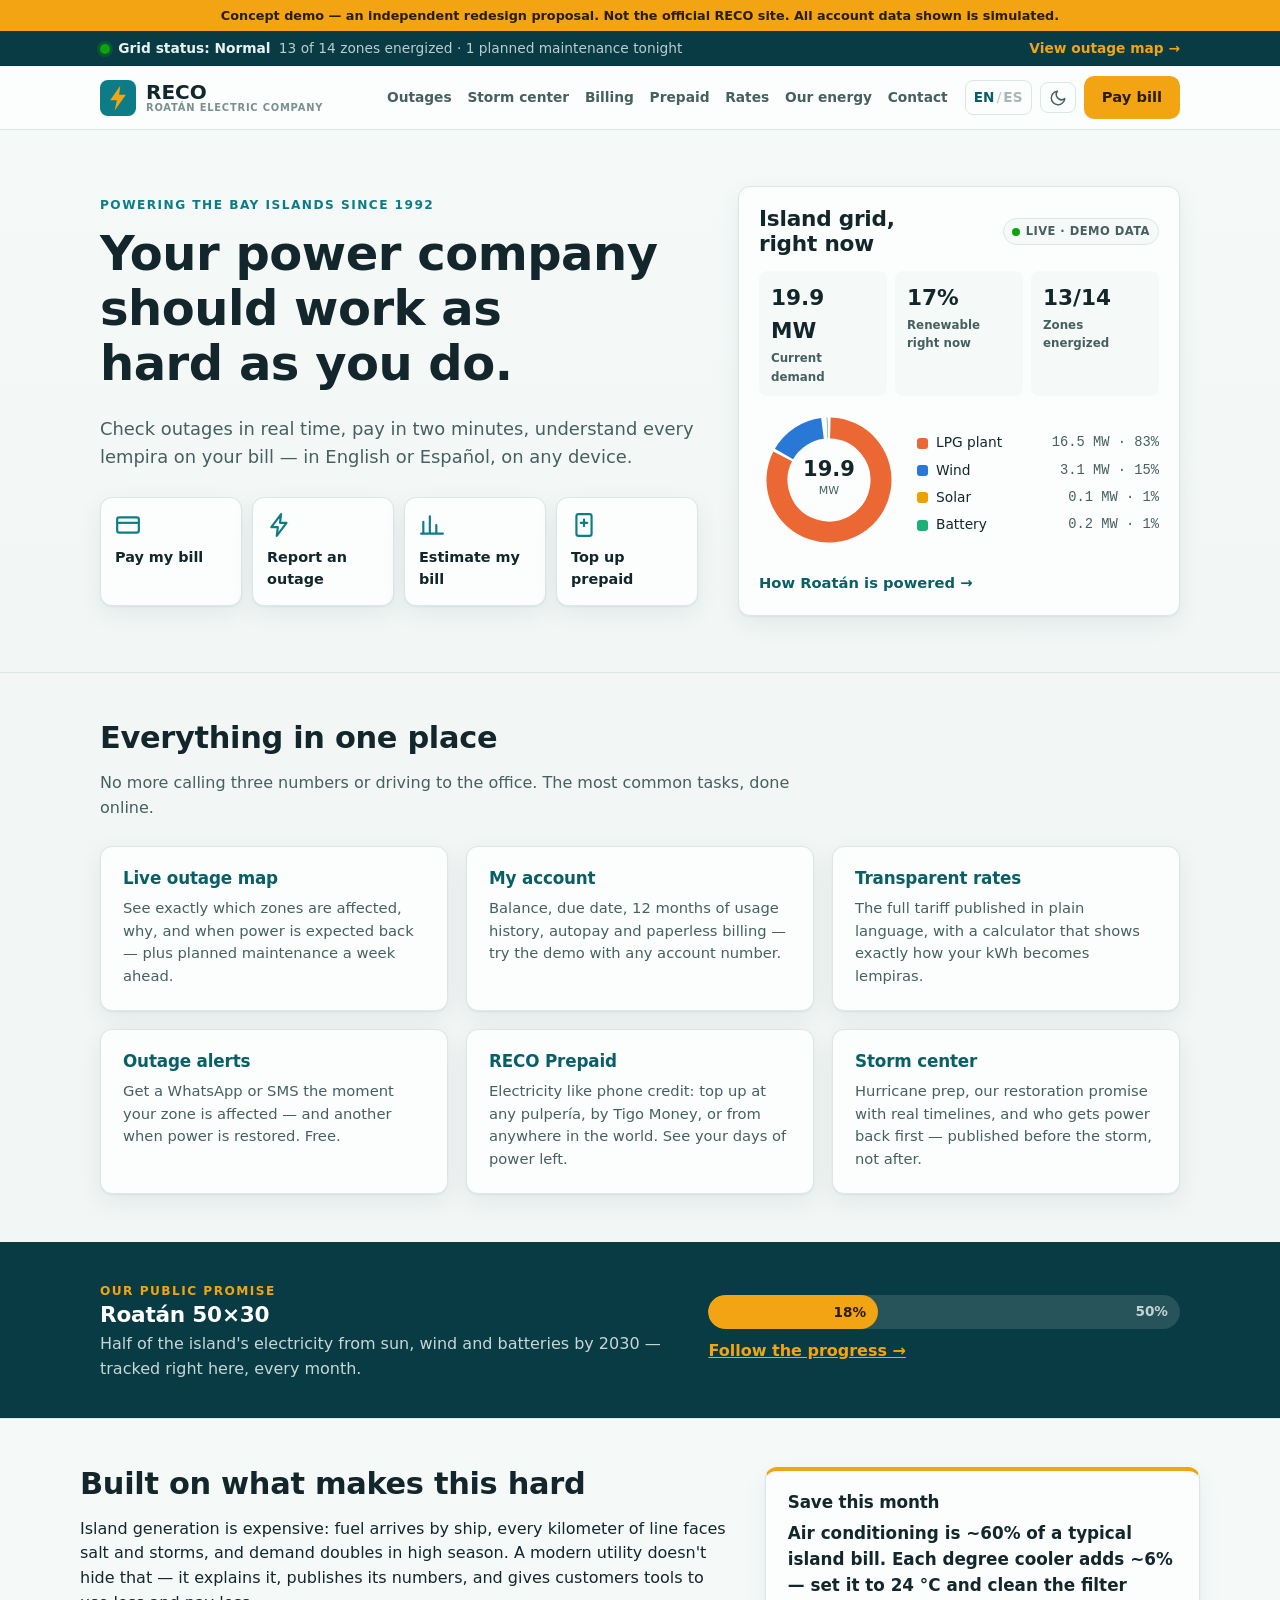
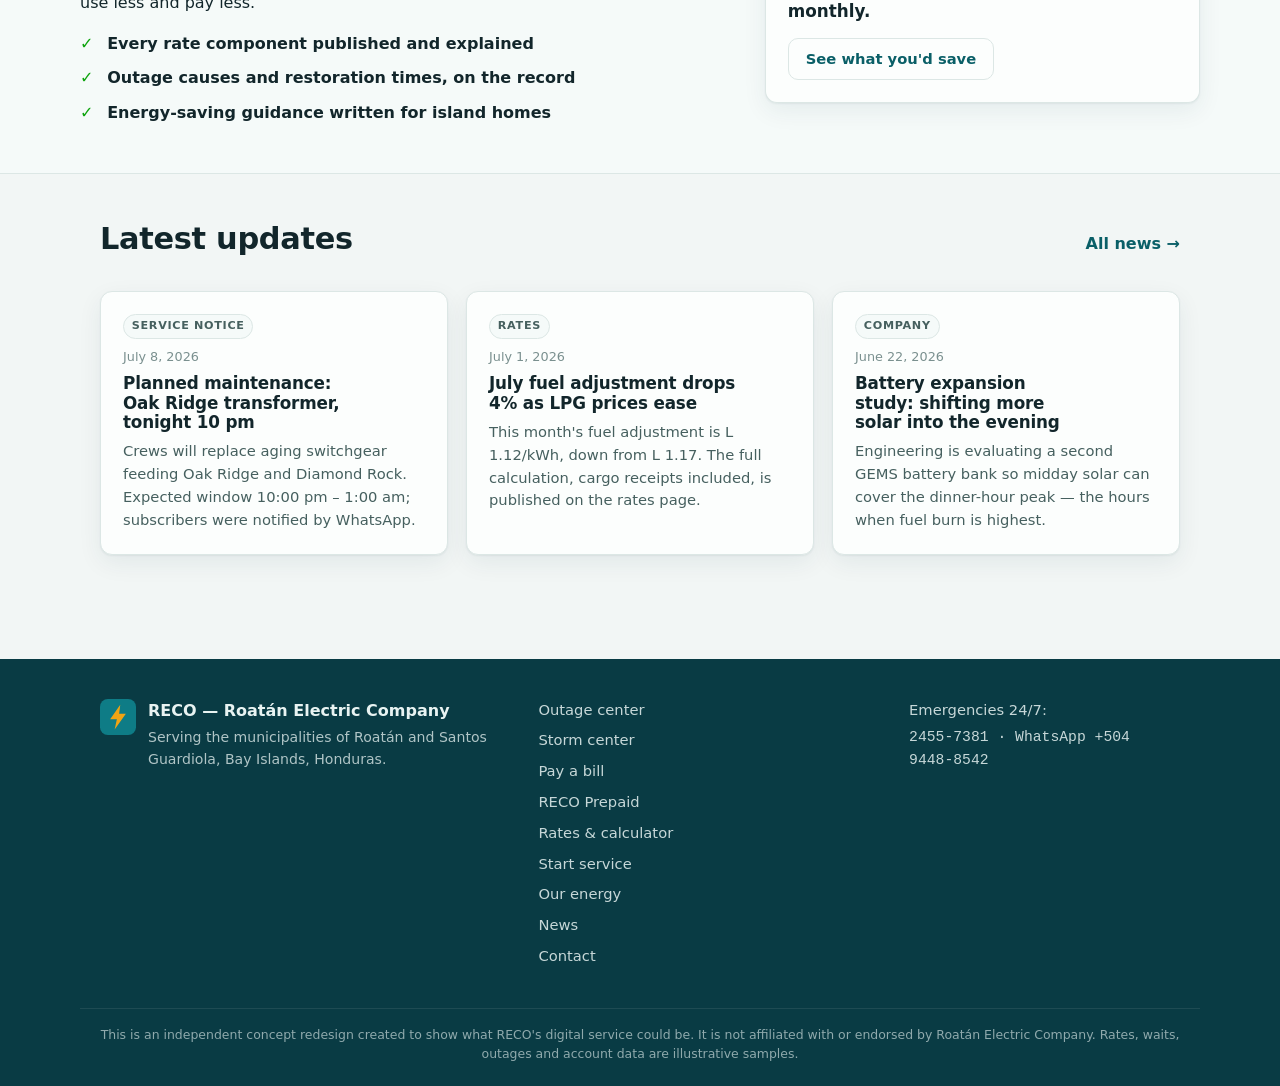
==== index.html @ 9ed0d9db "Phase 1 'Trust Release': storm center, prepaid, transparency, world-class features Modeled on the wo" ====
<!doctype html>
<html lang="en">
<head>
<meta charset="utf-8">
<meta name="viewport" content="width=device-width, initial-scale=1">
<title>RECO — Roatán Electric Company | Reimagined</title>
<meta name="description" content="A concept redesign of the Roatán Electric Company website: bilingual, transparent, and built for the people of Roatán.">
<link rel="icon" href="data:image/svg+xml,%3Csvg xmlns='http://www.w3.org/2000/svg' viewBox='0 0 32 32'%3E%3Crect width='32' height='32' rx='7' fill='%230E7C86'/%3E%3Cpath d='M18 5 9 18h6l-2 9 10-14h-6z' fill='%23F2A413'/%3E%3C/svg%3E">
<link rel="stylesheet" href="styles.css">
</head>
<body>

<a class="skip-link" href="#main" data-en="Skip to main content" data-es="Saltar al contenido principal">Skip to main content</a>

<!-- ============ DEMO NOTICE ============ -->
<div class="demo-note" role="note">
  <span data-en="Concept demo — an independent redesign proposal. Not the official RECO site. All account data shown is simulated."
        data-es="Demostración conceptual — una propuesta de rediseño independiente. No es el sitio oficial de RECO. Todos los datos de cuenta son simulados.">Concept demo — an independent redesign proposal. Not the official RECO site. All account data shown is simulated.</span>
</div>

<!-- ============ GRID STATUS STRIP ============ -->
<div class="status-strip" id="status-strip">
  <a href="#/outages" class="status-strip-inner">
    <span class="status-dot ok" aria-hidden="true"></span>
    <strong data-en="Grid status: Normal" data-es="Estado de la red: Normal">Grid status: Normal</strong>
    <span class="status-detail" data-en="13 of 14 zones energized · 1 planned maintenance tonight" data-es="13 de 14 zonas energizadas · 1 mantenimiento programado esta noche">13 of 14 zones energized · 1 planned maintenance tonight</span>
    <span class="status-link" data-en="View outage map →" data-es="Ver mapa de cortes →">View outage map →</span>
  </a>
</div>

<!-- ============ HEADER ============ -->
<header class="site-header">
  <div class="header-inner">
    <a class="brand" href="#/" aria-label="RECO home">
      <svg class="brand-mark" viewBox="0 0 32 32" aria-hidden="true"><rect width="32" height="32" rx="7" fill="var(--brand)"/><path d="M18 5 9 18h6l-2 9 10-14h-6z" fill="var(--accent)"/></svg>
      <span class="brand-text">RECO<span class="brand-sub" data-en="Roatán Electric Company" data-es="Roatán Electric Company">Roatán Electric Company</span></span>
    </a>

    <nav class="main-nav" id="main-nav" aria-label="Main">
      <a href="#/outages" data-route="outages" data-en="Outages" data-es="Cortes">Outages</a>
      <a href="#/storm" data-route="storm" data-en="Storm center" data-es="Tormentas">Storm center</a>
      <a href="#/billing" data-route="billing" data-en="Billing" data-es="Facturación">Billing</a>
      <a href="#/prepaid" data-route="prepaid" data-en="Prepaid" data-es="Prepago">Prepaid</a>
      <a href="#/rates" data-route="rates" data-en="Rates" data-es="Tarifas">Rates</a>
      <a href="#/energy" data-route="energy" data-en="Our energy" data-es="Nuestra energía">Our energy</a>
      <a href="#/contact" data-route="contact" data-en="Contact" data-es="Contacto">Contact</a>
    </nav>

    <div class="header-actions">
      <button class="lang-toggle" id="lang-toggle" type="button" aria-label="Cambiar idioma a español">
        <span class="lang-opt" data-lang-opt="en">EN</span><span class="lang-sep">/</span><span class="lang-opt" data-lang-opt="es">ES</span>
      </button>
      <button class="theme-toggle" id="theme-toggle" type="button" aria-label="Toggle dark mode">
        <svg viewBox="0 0 24 24" width="18" height="18" aria-hidden="true"><path class="icon-moon" d="M21 12.8A9 9 0 1 1 11.2 3 7 7 0 0 0 21 12.8z" fill="none" stroke="currentColor" stroke-width="2" stroke-linejoin="round"/></svg>
      </button>
      <a class="btn btn-accent header-pay" href="#/billing" data-en="Pay bill" data-es="Pagar factura">Pay bill</a>
      <button class="nav-burger" id="nav-burger" type="button" aria-expanded="false" aria-controls="main-nav" aria-label="Menu">
        <span></span><span></span><span></span>
      </button>
    </div>
  </div>
</header>

<main id="main">

<!-- ================================================================ -->
<!-- PAGE: HOME                                                       -->
<!-- ================================================================ -->
<section class="page" id="page-home" data-page="home">

  <div class="hero">
    <div class="hero-inner">
      <div class="hero-copy">
        <p class="eyebrow" data-en="Powering the Bay Islands since 1992" data-es="Energizando Islas de la Bahía desde 1992">Powering the Bay Islands since 1992</p>
        <h1 data-en="Your power company should work as hard as you do." data-es="Su compañía eléctrica debería trabajar tan duro como usted.">Your power company should work as hard as you do.</h1>
        <p class="hero-lede" data-en="Check outages in real time, pay in two minutes, understand every lempira on your bill — in English or Español, on any device." data-es="Consulte cortes en tiempo real, pague en dos minutos y entienda cada lempira de su factura — en español o inglés, desde cualquier dispositivo.">Check outages in real time, pay in two minutes, understand every lempira on your bill — in English or Español, on any device.</p>
        <div class="quick-actions">
          <a class="qa-card" href="#/billing">
            <span class="qa-icon" aria-hidden="true"><svg viewBox="0 0 24 24"><rect x="2" y="5" width="20" height="14" rx="2" fill="none" stroke="currentColor" stroke-width="2"/><path d="M2 10h20" stroke="currentColor" stroke-width="2"/></svg></span>
            <span class="qa-label" data-en="Pay my bill" data-es="Pagar mi factura">Pay my bill</span>
          </a>
          <a class="qa-card" href="#/outages">
            <span class="qa-icon" aria-hidden="true"><svg viewBox="0 0 24 24"><path d="M13 2 4 14h6l-1 8 9-12h-6z" fill="none" stroke="currentColor" stroke-width="2" stroke-linejoin="round"/></svg></span>
            <span class="qa-label" data-en="Report an outage" data-es="Reportar un corte">Report an outage</span>
          </a>
          <a class="qa-card" href="#/rates">
            <span class="qa-icon" aria-hidden="true"><svg viewBox="0 0 24 24"><path d="M4 20V9M10 20V4M16 20v-8M22 20H2" fill="none" stroke="currentColor" stroke-width="2" stroke-linecap="round"/></svg></span>
            <span class="qa-label" data-en="Estimate my bill" data-es="Estimar mi factura">Estimate my bill</span>
          </a>
          <a class="qa-card" href="#/prepaid">
            <span class="qa-icon" aria-hidden="true"><svg viewBox="0 0 24 24"><rect x="5" y="2" width="14" height="20" rx="2" fill="none" stroke="currentColor" stroke-width="2"/><path d="M12 7v6M9 10h6" stroke="currentColor" stroke-width="2" stroke-linecap="round"/></svg></span>
            <span class="qa-label" data-en="Top up prepaid" data-es="Recargar prepago">Top up prepaid</span>
          </a>
        </div>
      </div>

      <div class="hero-panel card" aria-labelledby="live-grid-title">
        <div class="panel-head">
          <h2 id="live-grid-title" data-en="Island grid, right now" data-es="La red de la isla, ahora mismo">Island grid, right now</h2>
          <span class="live-chip"><span class="pulse" aria-hidden="true"></span><span data-en="Live · demo data" data-es="En vivo · datos demo">Live · demo data</span></span>
        </div>
        <div class="grid-stats">
          <div class="stat">
            <span class="stat-value" id="stat-demand">—</span>
            <span class="stat-label" data-en="Current demand" data-es="Demanda actual">Current demand</span>
          </div>
          <div class="stat">
            <span class="stat-value" id="stat-renew">—</span>
            <span class="stat-label" data-en="Renewable right now" data-es="Renovable ahora">Renewable right now</span>
          </div>
          <div class="stat">
            <span class="stat-value" id="stat-zones">13/14</span>
            <span class="stat-label" data-en="Zones energized" data-es="Zonas energizadas">Zones energized</span>
          </div>
        </div>
        <div class="mix-wrap">
          <div id="mix-donut" class="mix-donut" role="img" aria-label="Energy mix donut chart"></div>
          <ul class="mix-legend" id="mix-legend"></ul>
        </div>
        <a class="panel-foot" href="#/energy" data-en="How Roatán is powered →" data-es="Cómo se energiza Roatán →">How Roatán is powered →</a>
      </div>
    </div>
  </div>

  <div class="section">
    <h2 class="section-title" data-en="Everything in one place" data-es="Todo en un solo lugar">Everything in one place</h2>
    <p class="section-lede" data-en="No more calling three numbers or driving to the office. The most common tasks, done online." data-es="No más llamar a tres números o manejar hasta la oficina. Los trámites más comunes, en línea.">No more calling three numbers or driving to the office. The most common tasks, done online.</p>
    <div class="feature-grid">
      <a class="feature card" href="#/outages">
        <h3 data-en="Live outage map" data-es="Mapa de cortes en vivo">Live outage map</h3>
        <p data-en="See exactly which zones are affected, why, and when power is expected back — plus planned maintenance a week ahead." data-es="Vea exactamente qué zonas están afectadas, por qué, y cuándo se espera el restablecimiento — más mantenimientos programados con una semana de anticipación.">See exactly which zones are affected, why, and when power is expected back — plus planned maintenance a week ahead.</p>
      </a>
      <a class="feature card" href="#/billing">
        <h3 data-en="My account" data-es="Mi cuenta">My account</h3>
        <p data-en="Balance, due date, 12 months of usage history, autopay and paperless billing — try the demo with any account number." data-es="Saldo, fecha de vencimiento, 12 meses de historial de consumo, pago automático y factura digital — pruebe la demo con cualquier número de cuenta.">Balance, due date, 12 months of usage history, autopay and paperless billing — try the demo with any account number.</p>
      </a>
      <a class="feature card" href="#/rates">
        <h3 data-en="Transparent rates" data-es="Tarifas transparentes">Transparent rates</h3>
        <p data-en="The full tariff published in plain language, with a calculator that shows exactly how your kWh becomes lempiras." data-es="La tarifa completa publicada en lenguaje claro, con una calculadora que muestra exactamente cómo sus kWh se convierten en lempiras.">The full tariff published in plain language, with a calculator that shows exactly how your kWh becomes lempiras.</p>
      </a>
      <a class="feature card" href="#/outages#alerts">
        <h3 data-en="Outage alerts" data-es="Alertas de cortes">Outage alerts</h3>
        <p data-en="Get a WhatsApp or SMS the moment your zone is affected — and another when power is restored. Free." data-es="Reciba un WhatsApp o SMS en el momento en que su zona sea afectada — y otro cuando se restablezca. Gratis.">Get a WhatsApp or SMS the moment your zone is affected — and another when power is restored. Free.</p>
      </a>
      <a class="feature card" href="#/prepaid">
        <h3 data-en="RECO Prepaid" data-es="RECO Prepago">RECO Prepaid</h3>
        <p data-en="Electricity like phone credit: top up at any pulpería, by Tigo Money, or from anywhere in the world. See your days of power left." data-es="Electricidad como saldo de celular: recargue en cualquier pulpería, con Tigo Money o desde cualquier parte del mundo. Vea sus días de energía restantes.">Electricity like phone credit: top up at any pulpería, by Tigo Money, or from anywhere in the world. See your days of power left.</p>
      </a>
      <a class="feature card" href="#/storm">
        <h3 data-en="Storm center" data-es="Centro de tormentas">Storm center</h3>
        <p data-en="Hurricane prep, our restoration promise with real timelines, and who gets power back first — published before the storm, not after." data-es="Preparación para huracanes, nuestra promesa de restablecimiento con plazos reales, y quién recupera la energía primero — publicado antes de la tormenta, no después.">Hurricane prep, our restoration promise with real timelines, and who gets power back first — published before the storm, not after.</p>
      </a>
    </div>
  </div>

  <div class="promise-band">
    <div class="promise-inner">
      <div class="promise-copy">
        <span class="eyebrow" data-en="Our public promise" data-es="Nuestra promesa pública">Our public promise</span>
        <h2 data-en="Roatán 50×30" data-es="Roatán 50×30">Roatán 50×30</h2>
        <p data-en="Half of the island's electricity from sun, wind and batteries by 2030 — tracked right here, every month." data-es="La mitad de la electricidad de la isla del sol, el viento y las baterías para 2030 — con seguimiento aquí mismo, cada mes.">Half of the island's electricity from sun, wind and batteries by 2030 — tracked right here, every month.</p>
      </div>
      <div class="promise-meter">
        <div class="promise-bar" role="img" aria-label="Renewable progress: 18 percent of 50 percent goal">
          <div class="promise-fill" style="width:36%"><span>18%</span></div>
          <span class="promise-goal" aria-hidden="true">50%</span>
        </div>
        <a href="#/energy" class="text-link promise-link" data-en="Follow the progress →" data-es="Siga el avance →">Follow the progress →</a>
      </div>
    </div>
  </div>

  <div class="section section-alt">
    <div class="split">
      <div>
        <h2 class="section-title" data-en="Built on what makes this hard" data-es="Diseñado sabiendo lo que es difícil">Built on what makes this hard</h2>
        <p data-en="Island generation is expensive: fuel arrives by ship, every kilometer of line faces salt and storms, and demand doubles in high season. A modern utility doesn't hide that — it explains it, publishes its numbers, and gives customers tools to use less and pay less." data-es="Generar en una isla es caro: el combustible llega por barco, cada kilómetro de línea enfrenta sal y tormentas, y la demanda se duplica en temporada alta. Una empresa moderna no lo esconde — lo explica, publica sus números y da a sus clientes herramientas para consumir menos y pagar menos.">Island generation is expensive: fuel arrives by ship, every kilometer of line faces salt and storms, and demand doubles in high season. A modern utility doesn't hide that — it explains it, publishes its numbers, and gives customers tools to use less and pay less.</p>
        <ul class="check-list">
          <li data-en="Every rate component published and explained" data-es="Cada componente de la tarifa publicado y explicado">Every rate component published and explained</li>
          <li data-en="Outage causes and restoration times, on the record" data-es="Causas de cortes y tiempos de restablecimiento, documentados">Outage causes and restoration times, on the record</li>
          <li data-en="Energy-saving guidance written for island homes" data-es="Consejos de ahorro escritos para hogares isleños">Energy-saving guidance written for island homes</li>
        </ul>
      </div>
      <div class="card tip-card">
        <h3 data-en="Save this month" data-es="Ahorre este mes">Save this month</h3>
        <p class="tip-big" id="tip-rotator" data-en="Air conditioning is ~60% of a typical island bill. Each degree cooler adds ~6% — set it to 24 °C and clean the filter monthly." data-es="El aire acondicionado es ~60% de una factura típica en la isla. Cada grado más frío suma ~6% — ajústelo a 24 °C y limpie el filtro cada mes.">Air conditioning is ~60% of a typical island bill. Each degree cooler adds ~6% — set it to 24 °C and clean the filter monthly.</p>
        <a href="#/rates#calculator" class="btn btn-ghost" data-en="See what you'd save" data-es="Vea cuánto ahorraría">See what you'd save</a>
      </div>
    </div>
  </div>

  <div class="section">
    <div class="section-head-row">
      <h2 class="section-title" data-en="Latest updates" data-es="Últimas actualizaciones">Latest updates</h2>
      <a href="#/news" class="see-all" data-en="All news →" data-es="Todas las noticias →">All news →</a>
    </div>
    <div class="news-grid" id="home-news"></div>
  </div>

</section>

<!-- ================================================================ -->
<!-- PAGE: OUTAGES                                                    -->
<!-- ================================================================ -->
<section class="page" id="page-outages" data-page="outages" hidden>
  <div class="page-head">
    <h1 data-en="Outage center" data-es="Centro de cortes">Outage center</h1>
    <p data-en="Live status for all 14 service zones. Updated as crews report from the field. (Demo data.)" data-es="Estado en vivo de las 14 zonas de servicio. Actualizado conforme reportan las cuadrillas. (Datos demo.)">Live status for all 14 service zones. Updated as crews report from the field. (Demo data.)</p>
  </div>

  <div class="section">
    <div class="outage-layout">
      <div class="stack">
      <div class="card map-card">
        <h2 data-en="Roatán service map" data-es="Mapa de servicio de Roatán">Roatán service map</h2>
        <div id="island-map" class="island-map"></div>
        <div class="map-key">
          <span class="key-item"><span class="key-dot ok"></span><span data-en="Energized" data-es="Energizada">Energized</span></span>
          <span class="key-item"><span class="key-dot planned"></span><span data-en="Planned work" data-es="Trabajo programado">Planned work</span></span>
          <span class="key-item"><span class="key-dot out"></span><span data-en="Outage" data-es="Corte">Outage</span></span>
        </div>
      </div>
        <div class="card report-card" id="report">
          <h2 data-en="Report an outage" data-es="Reportar un corte">Report an outage</h2>
          <form class="form" id="report-form">
            <div class="form-row">
              <label for="rep-zone" data-en="Your zone" data-es="Su zona">Your zone</label>
              <select id="rep-zone" required></select>
            </div>
            <div class="form-row">
              <label for="rep-phone" data-en="Phone (for updates)" data-es="Teléfono (para avisos)">Phone (for updates)</label>
              <input id="rep-phone" type="tel" inputmode="tel" placeholder="+504 " autocomplete="tel">
            </div>
            <div class="form-row">
              <label for="rep-desc" data-en="What do you see?" data-es="¿Qué observa?">What do you see?</label>
              <select id="rep-desc">
                <option data-en="No power at all" data-es="Sin energía por completo">No power at all</option>
                <option data-en="Lights flickering / low voltage" data-es="Luces parpadeando / bajo voltaje">Lights flickering / low voltage</option>
                <option data-en="Downed line or pole (danger)" data-es="Línea o poste caído (peligro)">Downed line or pole (danger)</option>
                <option data-en="Sparks or transformer noise" data-es="Chispas o ruido en transformador">Sparks or transformer noise</option>
              </select>
            </div>
            <p class="form-note danger" data-en="⚠ If a line is down: stay 10 m away, keep others clear, and call 2455-7381 immediately." data-es="⚠ Si hay una línea caída: manténgase a 10 m, aleje a otras personas y llame de inmediato al 2455-7381.">⚠ If a line is down: stay 10 m away, keep others clear, and call 2455-7381 immediately.</p>
            <button class="btn btn-primary" type="submit" data-en="Send report" data-es="Enviar reporte">Send report</button>
            <p class="form-done" hidden data-en="✓ Report received. You'll get updates by SMS/WhatsApp. (Demo — nothing was sent.)" data-es="✓ Reporte recibido. Recibirá avisos por SMS/WhatsApp. (Demo — no se envió nada.)">✓ Report received. You'll get updates by SMS/WhatsApp. (Demo — nothing was sent.)</p>
          </form>
        </div>
      </div>
      <div class="outage-side">
        <div class="card">
          <h2 data-en="Active &amp; planned events" data-es="Eventos activos y programados">Active &amp; planned events</h2>
          <div id="outage-list" class="outage-list"></div>
        </div>
      </div>
    </div>
  </div>

  <div class="section section-alt" id="alerts">
    <div class="split">
      <div>
        <h2 class="section-title" data-en="Never be surprised again" data-es="Que nunca más lo tomen por sorpresa">Never be surprised again</h2>
        <p data-en="Sign up once and we'll message you when an outage affects your zone, when planned maintenance is scheduled, and when power is restored. Choose WhatsApp, SMS, or email — free of charge." data-es="Regístrese una vez y le avisaremos cuando un corte afecte su zona, cuando haya mantenimiento programado y cuando se restablezca el servicio. Elija WhatsApp, SMS o correo — sin costo.">Sign up once and we'll message you when an outage affects your zone, when planned maintenance is scheduled, and when power is restored. Choose WhatsApp, SMS, or email — free of charge.</p>
      </div>
      <div class="card">
        <h3 data-en="Outage alerts" data-es="Alertas de cortes">Outage alerts</h3>
        <form class="form" id="alerts-form">
          <div class="form-row">
            <label for="al-zone" data-en="Zone to watch" data-es="Zona a vigilar">Zone to watch</label>
            <select id="al-zone"></select>
          </div>
          <div class="form-row">
            <label for="al-contact" data-en="WhatsApp / phone / email" data-es="WhatsApp / teléfono / correo">WhatsApp / phone / email</label>
            <input id="al-contact" type="text" placeholder="+504 9999-9999" required>
          </div>
          <div class="form-row choices" role="group" aria-label="Channel">
            <label class="chip"><input type="radio" name="al-ch" checked> WhatsApp</label>
            <label class="chip"><input type="radio" name="al-ch"> SMS</label>
            <label class="chip"><input type="radio" name="al-ch"> Email</label>
          </div>
          <button class="btn btn-primary" type="submit" data-en="Subscribe" data-es="Suscribirme">Subscribe</button>
          <p class="form-done" hidden data-en="✓ Subscribed. You'll get a confirmation message. (Demo — nothing was sent.)" data-es="✓ Suscrito. Recibirá un mensaje de confirmación. (Demo — no se envió nada.)">✓ Subscribed. You'll get a confirmation message. (Demo — nothing was sent.)</p>
        </form>
      </div>
    </div>
  </div>
</section>

<!-- ================================================================ -->
<!-- PAGE: STORM CENTER                                               -->
<!-- ================================================================ -->
<section class="page" id="page-storm" data-page="storm" hidden>
  <div class="page-head">
    <h1 data-en="Storm center" data-es="Centro de tormentas">Storm center</h1>
    <p data-en="Hurricane season runs June 1 – November 30. This page is our contract with the island: what we do before, what we promise after, and how you prepare. (Demo data.)" data-es="La temporada de huracanes va del 1 de junio al 30 de noviembre. Esta página es nuestro contrato con la isla: qué hacemos antes, qué prometemos después y cómo prepararse. (Datos demo.)">Hurricane season runs June 1 – November 30. This page is our contract with the island: what we do before, what we promise after, and how you prepare. (Demo data.)</p>
  </div>

  <div class="section">
    <h2 class="section-title" data-en="Ready for the 2026 season" data-es="Listos para la temporada 2026">Ready for the 2026 season</h2>
    <p class="section-lede" data-en="Published every June 1 — what we did this year to keep your lights on." data-es="Publicado cada 1 de junio — lo que hicimos este año para mantener su energía.">Published every June 1 — what we did this year to keep your lights on.</p>
    <div class="ready-grid">
      <div class="card ready-tile"><span class="tile-value mono">42 km</span><span class="tile-label" data-en="of line cleared of vegetation" data-es="de línea despejada de vegetación">of line cleared of vegetation</span></div>
      <div class="card ready-tile"><span class="tile-value mono">118</span><span class="tile-label" data-en="poles replaced or reinforced" data-es="postes reemplazados o reforzados">poles replaced or reinforced</span></div>
      <div class="card ready-tile"><span class="tile-value mono">21</span><span class="tile-label" data-en="days of fuel reserve on-island" data-es="días de reserva de combustible en la isla">days of fuel reserve on-island</span></div>
      <div class="card ready-tile"><span class="tile-value mono">4</span><span class="tile-label" data-en="full restoration drills completed" data-es="simulacros completos de restablecimiento">full restoration drills completed</span></div>
    </div>
  </div>

  <div class="section section-alt">
    <h2 class="section-title" data-en="Our restoration promise" data-es="Nuestra promesa de restablecimiento">Our restoration promise</h2>
    <p class="section-lede" data-en="After any major storm, we publish estimates on a fixed schedule — and if we don't know yet, the map says 'under assessment', never a made-up time." data-es="Después de cualquier tormenta mayor, publicamos estimados en un calendario fijo — y si aún no sabemos, el mapa dice 'en evaluación', nunca una hora inventada.">After any major storm, we publish estimates on a fixed schedule — and if we don't know yet, the map says 'under assessment', never a made-up time.</p>
    <div class="phase-grid">
      <div class="card phase-card">
        <span class="phase-when mono" data-en="Within 24 hours" data-es="En 24 horas">Within 24 hours</span>
        <h3 data-en="Island-wide estimate" data-es="Estimado para toda la isla">Island-wide estimate</h3>
        <p data-en="A first honest estimate of total restoration time for the whole island, after aerial and ground assessment." data-es="Un primer estimado honesto del tiempo total de restablecimiento para toda la isla, tras evaluación aérea y terrestre.">A first honest estimate of total restoration time for the whole island, after aerial and ground assessment.</p>
      </div>
      <div class="card phase-card">
        <span class="phase-when mono" data-en="Within 48 hours" data-es="En 48 horas">Within 48 hours</span>
        <h3 data-en="Zone-by-zone estimates" data-es="Estimados por zona">Zone-by-zone estimates</h3>
        <p data-en="Estimated restoration for each of the 14 service zones, updated twice daily on the outage map." data-es="Restablecimiento estimado para cada una de las 14 zonas, actualizado dos veces al día en el mapa de cortes.">Estimated restoration for each of the 14 service zones, updated twice daily on the outage map.</p>
      </div>
      <div class="card phase-card">
        <span class="phase-when mono" data-en="Within 96 hours" data-es="En 96 horas">Within 96 hours</span>
        <h3 data-en="Neighborhood estimates" data-es="Estimados por vecindario">Neighborhood estimates</h3>
        <p data-en="Street-level estimates, plus crew status for every remaining outage until the last lamp is back on." data-es="Estimados a nivel de calle, más el estado de la cuadrilla para cada corte restante hasta que vuelva la última lámpara.">Street-level estimates, plus crew status for every remaining outage until the last lamp is back on.</p>
      </div>
    </div>
  </div>

  <div class="section">
    <h2 class="section-title" data-en="Who gets power back first — and why" data-es="Quién recupera la energía primero — y por qué">Who gets power back first — and why</h2>
    <p class="section-lede" data-en="Restoration order is published policy, not favoritism. We repair in the sequence that restores the most people, fastest." data-es="El orden de restablecimiento es política publicada, no favoritismo. Reparamos en la secuencia que restablece a la mayor cantidad de personas, más rápido.">Restoration order is published policy, not favoritism. We repair in the sequence that restores the most people, fastest.</p>
    <ol class="priority-list">
      <li><strong data-en="The plant, then critical services" data-es="La planta, luego servicios críticos">The plant, then critical services</strong><span data-en="Generation, the hospital, water pumping, clinics, and emergency communications." data-es="Generación, el hospital, el bombeo de agua, clínicas y comunicaciones de emergencia.">Generation, the hospital, water pumping, clinics, and emergency communications.</span></li>
      <li><strong data-en="Main feeders" data-es="Alimentadores principales">Main feeders</strong><span data-en="The east–west backbone lines that each bring back thousands of customers at once." data-es="Las líneas troncales este–oeste que devuelven la energía a miles de clientes a la vez.">The east–west backbone lines that each bring back thousands of customers at once.</span></li>
      <li><strong data-en="Neighborhood lines" data-es="Líneas de vecindario">Neighborhood lines</strong><span data-en="Branch lines serving communities, largest groups first." data-es="Ramales que sirven a las comunidades, primero los grupos más grandes.">Branch lines serving communities, largest groups first.</span></li>
      <li><strong data-en="Individual services" data-es="Servicios individuales">Individual services</strong><span data-en="Single homes with damaged connections — a crew comes to every single one." data-es="Casas con acometidas dañadas — una cuadrilla llega a cada una, sin excepción.">Single homes with damaged connections — a crew comes to every single one.</span></li>
    </ol>
  </div>

  <div class="section section-alt">
    <h2 class="section-title" data-en="Prepare your home" data-es="Prepare su hogar">Prepare your home</h2>
    <div class="prep-grid">
      <div class="card">
        <h3 data-en="Before the storm" data-es="Antes de la tormenta">Before the storm</h3>
        <ul class="check-list">
          <li data-en="Charge phones, power banks, and lamps; freeze bottles of water" data-es="Cargue teléfonos, baterías y lámparas; congele botellas de agua">Charge phones, power banks, and lamps; freeze bottles of water</li>
          <li data-en="Update your phone number with us to receive alerts" data-es="Actualice su número de teléfono con nosotros para recibir alertas">Update your phone number with us to receive alerts</li>
          <li data-en="Photograph your meter and breaker panel" data-es="Fotografíe su medidor y panel de breakers">Photograph your meter and breaker panel</li>
          <li data-en="Prepaid customers: top up — reloading may be harder after" data-es="Clientes prepago: recargue — recargar puede ser más difícil después">Prepaid customers: top up — reloading may be harder after</li>
        </ul>
      </div>
      <div class="card">
        <h3 data-en="During" data-es="Durante">During</h3>
        <ul class="check-list">
          <li data-en="Stay away from windows; unplug sensitive appliances" data-es="Aléjese de las ventanas; desconecte aparatos sensibles">Stay away from windows; unplug sensitive appliances</li>
          <li data-en="Never touch downed lines — report them by WhatsApp if safe" data-es="Nunca toque líneas caídas — repórtelas por WhatsApp si es seguro">Never touch downed lines — report them by WhatsApp if safe</li>
          <li data-en="Run generators OUTSIDE only — carbon monoxide kills silently" data-es="Use generadores SOLO AFUERA — el monóxido de carbono mata en silencio">Run generators OUTSIDE only — carbon monoxide kills silently</li>
        </ul>
      </div>
      <div class="card">
        <h3 data-en="After" data-es="Después">After</h3>
        <ul class="check-list">
          <li data-en="Treat every line on the ground as live; keep children away" data-es="Trate toda línea en el suelo como energizada; aleje a los niños">Treat every line on the ground as live; keep children away</li>
          <li data-en="Check the outage map before calling — your zone's status is live" data-es="Consulte el mapa de cortes antes de llamar — el estado de su zona está en vivo">Check the outage map before calling — your zone's status is live</li>
          <li data-en="Food keeps ~4 h in a closed fridge, ~48 h in a full freezer" data-es="La comida dura ~4 h en un refrigerador cerrado, ~48 h en un congelador lleno">Food keeps ~4 h in a closed fridge, ~48 h in a full freezer</li>
        </ul>
      </div>
    </div>
    <p class="storm-cta">
      <a class="btn btn-primary" href="#/outages#alerts" data-en="Sign up for storm alerts" data-es="Suscribirse a alertas de tormenta">Sign up for storm alerts</a>
      <span class="mono storm-phone">☎ 2455-7381 · WhatsApp +504 9448-8542</span>
    </p>
  </div>
</section>

<!-- ================================================================ -->
<!-- PAGE: BILLING                                                    -->
<!-- ================================================================ -->
<section class="page" id="page-billing" data-page="billing" hidden>
  <div class="page-head">
    <h1 data-en="Billing &amp; payments" data-es="Facturación y pagos">Billing &amp; payments</h1>
    <p data-en="Pay from anywhere in two minutes — or walk in, if you prefer. Your account, your choice." data-es="Pague desde cualquier lugar en dos minutos — o llegue a la oficina, si lo prefiere. Su cuenta, su decisión.">Pay from anywhere in two minutes — or walk in, if you prefer. Your account, your choice.</p>
  </div>

  <div class="section">
    <div class="portal card" id="portal">
      <div id="portal-login">
        <h2 data-en="My account (demo)" data-es="Mi cuenta (demo)">My account (demo)</h2>
        <p class="muted" data-en="Enter any account number to explore the demo dashboard — try 104-2213." data-es="Ingrese cualquier número de cuenta para explorar el panel demo — pruebe 104-2213.">Enter any account number to explore the demo dashboard — try 104-2213.</p>
        <form class="form form-inline" id="portal-form">
          <label class="visually-hidden" for="portal-acct" data-en="Account number" data-es="Número de cuenta">Account number</label>
          <input id="portal-acct" type="text" inputmode="numeric" placeholder="104-2213" autocomplete="off">
          <button class="btn btn-primary" type="submit" data-en="View my account" data-es="Ver mi cuenta">View my account</button>
        </form>
      </div>

      <div id="portal-dash" hidden>
        <div class="dash-head">
          <div>
            <h2 id="dash-name">—</h2>
            <p class="muted mono" id="dash-acct">—</p>
          </div>
          <button class="btn btn-ghost" id="portal-logout" type="button" data-en="Sign out" data-es="Cerrar sesión">Sign out</button>
        </div>

        <div class="health-row" role="group" aria-label="Account health">
          <span class="health-chip ok"><span class="key-dot ok"></span><span data-en="Payments: up to date" data-es="Pagos: al día">Payments: up to date</span></span>
          <span class="health-chip ok"><span class="key-dot ok"></span><span data-en="Meter: read Jul 2" data-es="Medidor: leído 2 jul">Meter: read Jul 2</span></span>
          <span class="health-chip warn"><span class="key-dot planned"></span><span data-en="Usage: trending 8% high" data-es="Consumo: 8% por arriba">Usage: trending 8% high</span></span>
        </div>
        <div class="dash-grid">
          <div class="dash-tile balance">
            <span class="tile-label" data-en="Current balance" data-es="Saldo actual">Current balance</span>
            <span class="tile-value" id="dash-balance">—</span>
            <span class="tile-sub" id="dash-due">—</span>
            <button class="btn btn-accent" type="button" id="dash-pay" data-en="Pay now" data-es="Pagar ahora">Pay now</button>
            <p class="form-done" id="pay-done" hidden data-en="✓ Payment received — receipt sent by email. (Demo.)" data-es="✓ Pago recibido — recibo enviado por correo. (Demo.)">✓ Payment received — receipt sent by email. (Demo.)</p>
          </div>
          <div class="dash-tile">
            <span class="tile-label" data-en="This cycle so far" data-es="Este ciclo hasta hoy">This cycle so far</span>
            <span class="tile-value mono" id="dash-sofar">—</span>
            <span class="tile-sub" id="dash-projected">—</span>
            <div class="cycle-bar" aria-hidden="true"><div class="cycle-fill" id="cycle-fill"></div></div>
            <span class="tile-sub" id="cycle-day">—</span>
          </div>
          <div class="dash-tile">
            <span class="tile-label" data-en="Last month's use" data-es="Consumo del mes pasado">Last month's use</span>
            <span class="tile-value" id="dash-kwh">—</span>
            <span class="tile-sub" id="dash-kwh-diff">—</span>
          </div>
          <div class="dash-tile toggles">
            <label class="switch-row">
              <span data-en="Autopay" data-es="Pago automático">Autopay</span>
              <input type="checkbox" id="opt-autopay" class="switch">
            </label>
            <label class="switch-row">
              <span data-en="Paperless bill" data-es="Factura digital">Paperless bill</span>
              <input type="checkbox" id="opt-paperless" class="switch" checked>
            </label>
            <label class="switch-row">
              <span data-en="High-use alert" data-es="Alerta de consumo alto">High-use alert</span>
              <input type="checkbox" id="opt-usealert" class="switch">
            </label>
            <label class="switch-row due-row">
              <span data-en="Bill due on the" data-es="Factura vence el">Bill due on the</span>
              <select id="opt-duedate" class="due-select">
                <option>1</option><option>5</option><option>10</option><option>15</option><option>20</option><option selected>24</option><option>28</option>
              </select>
            </label>
          </div>
        </div>

        <div class="card inner-card">
          <div class="panel-head">
            <h3 data-en="Your last 12 months" data-es="Sus últimos 12 meses">Your last 12 months</h3>
            <span class="muted small" data-en="kWh per billing month" data-es="kWh por mes facturado">kWh per billing month</span>
          </div>
          <div id="usage-chart" class="usage-chart"></div>
        </div>

        <div class="card inner-card">
          <h3 data-en="Bill history" data-es="Historial de facturas">Bill history</h3>
          <div class="table-wrap">
            <table class="data-table" id="bill-table">
              <thead><tr>
                <th data-en="Month" data-es="Mes">Month</th>
                <th class="num">kWh</th>
                <th class="num" data-en="Amount" data-es="Monto">Amount</th>
                <th data-en="Status" data-es="Estado">Status</th>
                <th data-en="Bill" data-es="Factura">Bill</th>
              </tr></thead>
              <tbody></tbody>
            </table>
          </div>
        </div>
      </div>
    </div>
  </div>

  <div class="section section-alt">
    <h2 class="section-title" data-en="Ways to pay" data-es="Formas de pago">Ways to pay</h2>
    <div class="pay-grid">
      <div class="card pay-way">
        <h3 data-en="Online — this site" data-es="En línea — este sitio">Online — this site</h3>
        <p data-en="Card or bank transfer, 24/7, instant receipt. No app download required." data-es="Tarjeta o transferencia, 24/7, recibo instantáneo. Sin descargar ninguna app.">Card or bank transfer, 24/7, instant receipt. No app download required.</p>
        <span class="pay-tag best" data-en="Fastest" data-es="Más rápido">Fastest</span>
      </div>
      <div class="card pay-way">
        <h3 data-en="GINIH app" data-es="App GINIH">GINIH app</h3>
        <p data-en="RECO's existing mobile payment platform — check balances and pay from your phone." data-es="La plataforma móvil de pagos existente de RECO — consulte saldos y pague desde su teléfono.">RECO's existing mobile payment platform — check balances and pay from your phone.</p>
      </div>
      <div class="card pay-way">
        <h3 data-en="Bank &amp; agents" data-es="Bancos y agentes">Bank &amp; agents</h3>
        <p data-en="Pay at partner banks and authorized agents across Roatán, Santos Guardiola, and nationwide." data-es="Pague en bancos aliados y agentes autorizados en Roatán, Santos Guardiola y todo el país.">Pay at partner banks and authorized agents across Roatán, Santos Guardiola, and nationwide.</p>
      </div>
      <div class="card pay-way">
        <h3 data-en="In person" data-es="En persona">In person</h3>
        <p data-en="Cashiers at our customer offices — see locations and live wait times before you go." data-es="Cajas en nuestras oficinas de atención — vea ubicaciones y tiempos de espera antes de ir.">Cashiers at our customer offices — see locations and live wait times before you go.</p>
        <a href="#/contact" class="text-link" data-en="Offices &amp; hours →" data-es="Oficinas y horarios →">Offices &amp; hours →</a>
      </div>
    </div>

    <div class="card guest-pay" id="guest-pay">
      <div class="guest-copy">
        <h3 data-en="Pay for someone else — no login needed" data-es="Pague por otra persona — sin iniciar sesión">Pay for someone else — no login needed</h3>
        <p data-en="Living abroad and paying for family on the island? Any account can be paid with just its number. A receipt goes to you both." data-es="¿Vive afuera y paga por su familia en la isla? Cualquier cuenta se paga solo con su número. El recibo les llega a ambos.">Living abroad and paying for family on the island? Any account can be paid with just its number. A receipt goes to you both.</p>
      </div>
      <form class="form form-inline" id="guest-form">
        <label class="visually-hidden" for="guest-acct" data-en="Account number" data-es="Número de cuenta">Account number</label>
        <input id="guest-acct" type="text" inputmode="numeric" placeholder="104-2213">
        <button class="btn btn-primary" type="submit" data-en="Pay their bill" data-es="Pagar su factura">Pay their bill</button>
        <p class="form-done" hidden data-en="✓ L 4,581.25 paid for account 104-2213 — receipts sent to both of you. (Demo.)" data-es="✓ L 4,581.25 pagados para la cuenta 104-2213 — recibos enviados a ambos. (Demo.)">✓ L 4,581.25 paid for account 104-2213 — receipts sent to both of you. (Demo.)</p>
      </form>
    </div>
  </div>

  <div class="section">
    <h2 class="section-title" data-en="Flexible when life happens" data-es="Flexibles cuando la vida se complica">Flexible when life happens</h2>
    <p class="section-lede" data-en="Tight month? Handle it here in two minutes — private, self-service, no phone call, no explaining yourself at a counter." data-es="¿Mes apretado? Resuélvalo aquí en dos minutos — privado, autoservicio, sin llamadas, sin dar explicaciones en una ventanilla.">Tight month? Handle it here in two minutes — private, self-service, no phone call, no explaining yourself at a counter.</p>
    <div class="ladder-grid">
      <div class="card ladder-card">
        <span class="ladder-step mono">1</span>
        <h3 data-en="More time" data-es="Más tiempo">More time</h3>
        <p data-en="Extend your due date up to 10 extra days, twice a year, instantly and free." data-es="Extienda su fecha de pago hasta 10 días más, dos veces al año, al instante y gratis.">Extend your due date up to 10 extra days, twice a year, instantly and free.</p>
        <button class="btn btn-ghost" type="button" data-demo-alert data-en="Extend my due date" data-es="Extender mi fecha">Extend my due date</button>
      </div>
      <div class="card ladder-card">
        <span class="ladder-step mono">2</span>
        <h3 data-en="Split it up" data-es="Divídalo">Split it up</h3>
        <p data-en="Spread a past-due balance over 3–12 equal monthly payments. No down payment, no interest." data-es="Divida un saldo vencido en 3–12 pagos mensuales iguales. Sin prima, sin intereses.">Spread a past-due balance over 3–12 equal monthly payments. No down payment, no interest.</p>
        <button class="btn btn-ghost" type="button" data-demo-alert data-en="Set up a plan" data-es="Crear un plan">Set up a plan</button>
      </div>
      <div class="card ladder-card">
        <span class="ladder-step mono">3</span>
        <h3 data-en="Find help" data-es="Encontrar ayuda">Find help</h3>
        <p data-en="Answer 5 questions and we'll match you to the right option — installments, prepaid, or assistance programs — before any disconnection." data-es="Responda 5 preguntas y le indicamos la mejor opción — cuotas, prepago o programas de apoyo — antes de cualquier desconexión.">Answer 5 questions and we'll match you to the right option — installments, prepaid, or assistance programs — before any disconnection.</p>
        <button class="btn btn-ghost" type="button" data-demo-alert data-en="Start the 5 questions" data-es="Responder las 5 preguntas">Start the 5 questions</button>
      </div>
    </div>
  </div>

  <div class="section" id="understand-bill">
    <h2 class="section-title" data-en="Understand your bill" data-es="Entienda su factura">Understand your bill</h2>
    <p class="section-lede" data-en="Tap each line to see what it means and how it's calculated. No fine print." data-es="Toque cada línea para ver qué significa y cómo se calcula. Sin letra pequeña.">Tap each line to see what it means and how it's calculated. No fine print.</p>
    <div class="bill-explainer card" id="bill-explainer"></div>
  </div>
</section>

<!-- ================================================================ -->
<!-- PAGE: PREPAID                                                    -->
<!-- ================================================================ -->
<section class="page" id="page-prepaid" data-page="prepaid" hidden>
  <div class="page-head">
    <h1 data-en="RECO Prepaid — electricity like phone credit" data-es="RECO Prepago — electricidad como saldo de celular">RECO Prepaid — electricity like phone credit</h1>
    <p data-en="No deposit, no monthly bill, no surprises. Top up when you want, watch your balance like minutes on your phone. Same price per kWh as postpaid — being prepaid never costs more. (Demo.)" data-es="Sin depósito, sin factura mensual, sin sorpresas. Recargue cuando quiera y vea su saldo como los minutos del celular. Mismo precio por kWh que pospago — ser prepago nunca cuesta más. (Demo.)">No deposit, no monthly bill, no surprises. Top up when you want, watch your balance like minutes on your phone. Same price per kWh as postpaid — being prepaid never costs more. (Demo.)</p>
  </div>

  <div class="section">
    <div class="prepaid-layout">
      <div class="card prepaid-widget">
        <div class="panel-head">
          <h2 data-en="Your meter, right now" data-es="Su medidor, ahora mismo">Your meter, right now</h2>
          <span class="live-chip"><span class="pulse" aria-hidden="true"></span><span data-en="Live · demo" data-es="En vivo · demo">Live · demo</span></span>
        </div>
        <div class="prepaid-balance">
          <div>
            <span class="tile-label" data-en="Balance" data-es="Saldo">Balance</span>
            <span class="tile-value mono" id="pp-balance">L 342.50</span>
          </div>
          <div class="pp-days">
            <span class="tile-label" data-en="Estimated days left" data-es="Días restantes estimados">Estimated days left</span>
            <span class="pp-days-num mono" id="pp-days">—</span>
          </div>
        </div>
        <div id="pp-burn" class="pp-burn"></div>
        <p class="muted small" data-en="Your last 14 days of use, in lempiras per day. Yesterday: L 41 — mostly the AC after 7 pm." data-es="Sus últimos 14 días de consumo, en lempiras por día. Ayer: L 41 — sobre todo el aire después de las 7 pm.">Your last 14 days of use, in lempiras per day. Yesterday: L 41 — mostly the AC after 7 pm.</p>
        <div class="pp-topup">
          <span data-en="Top up:" data-es="Recargar:">Top up:</span>
          <div class="choices">
            <button class="chip pp-amt" data-amt="100">L 100</button>
            <button class="chip pp-amt" data-amt="200">L 200</button>
            <button class="chip pp-amt" data-amt="500">L 500</button>
            <button class="chip pp-amt" data-amt="1000">L 1,000</button>
          </div>
        </div>
        <div class="form-row">
          <label for="pp-alert" data-en="Warn me by WhatsApp when balance falls below" data-es="Avisarme por WhatsApp cuando el saldo baje de">Warn me by WhatsApp when balance falls below</label>
          <select id="pp-alert">
            <option>L 50</option>
            <option selected>L 100</option>
            <option>L 200</option>
          </select>
        </div>
      </div>

      <div class="stack">
        <div class="card">
          <h2 data-en="Top up anywhere" data-es="Recargue donde sea">Top up anywhere</h2>
          <ul class="topup-list">
            <li><strong data-en="At any pulpería" data-es="En cualquier pulpería">At any pulpería</strong> <span data-en="— show your personal code, pay cash, power credited in seconds. In L100 / L200 / L500 like phone credit." data-es="— muestre su código personal, pague en efectivo, saldo acreditado en segundos. En L100 / L200 / L500 como recarga de celular.">— show your personal code, pay cash, power credited in seconds. In L100 / L200 / L500 like phone credit.</span></li>
            <li><strong data-en="Tigo Money" data-es="Tigo Money">Tigo Money</strong> <span data-en="— top up from your phone wallet, no bank account needed." data-es="— recargue desde su billetera móvil, sin cuenta bancaria.">— top up from your phone wallet, no bank account needed.</span></li>
            <li><strong data-en="From anywhere in the world" data-es="Desde cualquier parte del mundo">From anywhere in the world</strong> <span data-en="— family in Houston or La Ceiba can load your meter online with just the meter number." data-es="— su familia en Houston o La Ceiba puede recargar su medidor en línea solo con el número de medidor.">— family in Houston or La Ceiba can load your meter online with just the meter number.</span></li>
            <li><strong data-en="Lost your token?" data-es="¿Perdió su token?">Lost your token?</strong> <span data-en="— text TOKEN to +504 9448-8542 and get your last 3 codes again, free." data-es="— envíe TOKEN al +504 9448-8542 y reciba sus últimos 3 códigos de nuevo, gratis.">— text TOKEN to +504 9448-8542 and get your last 3 codes again, free.</span></li>
          </ul>
          <div class="barcode-card">
            <span class="tile-label" data-en="Your personal top-up code" data-es="Su código personal de recarga">Your personal top-up code</span>
            <svg class="barcode" viewBox="0 0 220 48" aria-hidden="true" preserveAspectRatio="none"></svg>
            <span class="mono small">RECO-104-2213-7</span>
          </div>
        </div>
        <div class="card rules-card">
          <h2 data-en="The humane rules" data-es="Las reglas humanas">The humane rules</h2>
          <ul class="check-list">
            <li data-en="Friendly Credit: power is never cut at night, on weekends, or on holidays — even at L 0" data-es="Crédito Amigo: la energía nunca se corta de noche, en fin de semana ni feriados — incluso con L 0">Friendly Credit: power is never cut at night, on weekends, or on holidays — even at L 0</li>
            <li data-en="Reload after running out and power returns automatically within 15 minutes — no fee, no office visit" data-es="Recargue después de agotarse y la energía vuelve automáticamente en 15 minutos — sin cargo, sin ir a la oficina">Reload after running out and power returns automatically within 15 minutes — no fee, no office visit</li>
            <li data-en="Emergency credit: at L 0 you can borrow L 100 of power instantly, repaid from your next top-up" data-es="Crédito de emergencia: con L 0 puede tomar prestados L 100 de energía al instante, pagados con su próxima recarga">Emergency credit: at L 0 you can borrow L 100 of power instantly, repaid from your next top-up</li>
            <li data-en="Old debt? Switch to prepaid and 10% of each top-up pays it down — zero interest, no deadline" data-es="¿Deuda vieja? Cámbiese a prepago y el 10% de cada recarga la abona — cero intereses, sin fecha límite">Old debt? Switch to prepaid and 10% of each top-up pays it down — zero interest, no deadline</li>
          </ul>
        </div>
      </div>
    </div>
  </div>

  <div class="section section-alt">
    <h2 class="section-title" data-en="How to switch" data-es="Cómo cambiarse">How to switch</h2>
    <ol class="steps steps-row">
      <li><strong data-en="Ask for the swap" data-es="Solicite el cambio">Ask for the swap</strong><span data-en="Online, by WhatsApp, or at any office. The prepaid meter is free, on loan." data-es="En línea, por WhatsApp o en cualquier oficina. El medidor prepago es gratis, en préstamo.">Online, by WhatsApp, or at any office. The prepaid meter is free, on loan.</span></li>
      <li><strong data-en="We install it" data-es="Lo instalamos">We install it</strong><span data-en="Within 5 business days, no installation charge, your deposit (if any) becomes credit." data-es="En 5 días hábiles, sin costo de instalación; su depósito (si existe) se vuelve saldo.">Within 5 business days, no installation charge, your deposit (if any) becomes credit.</span></li>
      <li><strong data-en="Top up and go" data-es="Recargue y listo">Top up and go</strong><span data-en="First L 200 of credit is on us. Daily balance by WhatsApp if you want it." data-es="Los primeros L 200 de saldo van por nuestra cuenta. Saldo diario por WhatsApp si lo desea.">Top up and go. First L 200 of credit is on us. Daily balance by WhatsApp if you want it.</span></li>
    </ol>
    <p class="muted small" data-en="Prepaid customers worldwide use 8–12% less energy simply by seeing their balance — that's money in your pocket and less fuel burned for the island." data-es="Los clientes prepago en el mundo consumen 8–12% menos con solo ver su saldo — dinero en su bolsillo y menos combustible quemado para la isla.">Prepaid customers worldwide use 8–12% less energy simply by seeing their balance — that's money in your pocket and less fuel burned for the island.</p>
  </div>
</section>

<!-- ================================================================ -->
<!-- PAGE: RATES                                                      -->
<!-- ================================================================ -->
<section class="page" id="page-rates" data-page="rates" hidden>
  <div class="page-head">
    <h1 data-en="Rates, in plain language" data-es="Tarifas, en lenguaje claro">Rates, in plain language</h1>
    <p data-en="What you pay, why it changes, and a calculator that shows your bill before it arrives. Sample tariff for demonstration — the real one would be published here monthly." data-es="Lo que usted paga, por qué cambia, y una calculadora que muestra su factura antes de que llegue. Tarifa de muestra para demostración — la real se publicaría aquí cada mes.">What you pay, why it changes, and a calculator that shows your bill before it arrives. Sample tariff for demonstration — the real one would be published here monthly.</p>
  </div>

  <div class="section">
    <div class="rates-layout">
      <div class="card">
        <h2 data-en="Current tariff — July 2026 (sample)" data-es="Tarifa vigente — julio 2026 (muestra)">Current tariff — July 2026 (sample)</h2>
        <div class="table-wrap">
          <table class="data-table">
            <thead><tr>
              <th data-en="Customer class" data-es="Clase de cliente">Customer class</th>
              <th data-en="Block" data-es="Bloque">Block</th>
              <th class="num" data-en="L / kWh" data-es="L / kWh">L / kWh</th>
            </tr></thead>
            <tbody>
              <tr><td rowspan="3" data-en="Residential" data-es="Residencial">Residential</td><td>0 – 100 kWh</td><td class="num mono">5.90</td></tr>
              <tr><td>101 – 300 kWh</td><td class="num mono">7.45</td></tr>
              <tr><td data-en="301+ kWh" data-es="301+ kWh">301+ kWh</td><td class="num mono">8.85</td></tr>
              <tr><td data-en="Commercial" data-es="Comercial">Commercial</td><td data-en="All use" data-es="Todo consumo">All use</td><td class="num mono">9.77</td></tr>
              <tr><td data-en="Industrial" data-es="Industrial">Industrial</td><td data-en="All use" data-es="Todo consumo">All use</td><td class="num mono">8.17</td></tr>
            </tbody>
          </table>
        </div>
        <div class="rate-extras">
          <p><strong data-en="Fuel adjustment:" data-es="Ajuste por combustible:">Fuel adjustment:</strong> <span class="mono">+L 1.12/kWh</span> <span data-en="this month — tied to the landed price of LPG, recalculated monthly and published with the source numbers." data-es="este mes — ligado al precio de importación del GLP, recalculado cada mes y publicado con las cifras de origen.">this month — tied to the landed price of LPG, recalculated monthly and published with the source numbers.</span></p>
          <p><strong data-en="Fixed charge:" data-es="Cargo fijo:">Fixed charge:</strong> <span class="mono">L 62.00</span> <span data-en="per month covers metering, billing, and account service." data-es="al mes cubre medición, facturación y atención de la cuenta.">per month covers metering, billing, and account service.</span></p>
          <p><strong data-en="Street lighting:" data-es="Alumbrado público:">Street lighting:</strong> <span data-en="municipal levy of" data-es="tasa municipal de">municipal levy of</span> <span class="mono">L 0.28/kWh</span>.</p>
        </div>
      </div>

      <div class="card" id="calculator">
        <h2 data-en="Bill calculator" data-es="Calculadora de factura">Bill calculator</h2>
        <div class="form">
          <div class="form-row">
            <label for="calc-kwh"><span data-en="Monthly use:" data-es="Consumo mensual:">Monthly use:</span> <strong class="mono" id="calc-kwh-label">350 kWh</strong></label>
            <input type="range" id="calc-kwh" min="20" max="2000" step="10" value="350">
            <div class="range-refs">
              <span data-en="Fan-cooled home" data-es="Casa con abanicos">Fan-cooled home</span>
              <span data-en="1 AC" data-es="1 aire">1 AC</span>
              <span data-en="Full AC villa" data-es="Villa con aires">Full AC villa</span>
            </div>
          </div>
          <div class="form-row choices" role="group" aria-label="Customer class">
            <label class="chip"><input type="radio" name="calc-class" value="res" checked><span data-en="Residential" data-es="Residencial">Residential</span></label>
            <label class="chip"><input type="radio" name="calc-class" value="com"><span data-en="Commercial" data-es="Comercial">Commercial</span></label>
            <label class="chip"><input type="radio" name="calc-class" value="ind"><span data-en="Industrial" data-es="Industrial">Industrial</span></label>
          </div>
        </div>
        <div id="calc-breakdown" class="calc-breakdown" aria-live="polite"></div>
      </div>
    </div>
  </div>

  <div class="section section-alt" id="fuel">
    <h2 class="section-title" data-en="The fuel adjustment, opened up" data-es="El ajuste por combustible, al descubierto">The fuel adjustment, opened up</h2>
    <p class="section-lede" data-en="RECO makes no profit on fuel. It is a pass-through cost: what the ship charges is what you pay, split across every kWh. Here is the actual math, published every month." data-es="RECO no gana nada con el combustible. Es un costo trasladado: lo que cobra el barco es lo que usted paga, repartido entre cada kWh. Aquí está el cálculo real, publicado cada mes.">RECO makes no profit on fuel. It is a pass-through cost: what the ship charges is what you pay, split across every kWh. Here is the actual math, published every month.</p>
    <div class="fuel-layout">
      <div class="card">
        <h3 data-en="Last 12 months — fuel adjustment (L/kWh)" data-es="Últimos 12 meses — ajuste por combustible (L/kWh)">Last 12 months — fuel adjustment (L/kWh)</h3>
        <div id="fuel-chart" class="fuel-chart"></div>
        <p class="muted small" data-en="Down 15% from the September peak as LPG prices eased and solar output grew." data-es="15% menos que el pico de septiembre, gracias a menores precios del GLP y más generación solar.">Down 15% from the September peak as LPG prices eased and solar output grew.</p>
      </div>
      <div class="card">
        <h3 data-en="July 2026 — the actual math (sample)" data-es="Julio 2026 — el cálculo real (muestra)">July 2026 — the actual math (sample)</h3>
        <div class="table-wrap">
          <table class="data-table fuel-math">
            <tbody>
              <tr><td data-en="LPG delivered (2 shipments)" data-es="GLP entregado (2 embarques)">LPG delivered (2 shipments)</td><td class="num mono">1,420 t</td></tr>
              <tr><td data-en="Landed cost incl. shipping" data-es="Costo puesto en isla, con flete">Landed cost incl. shipping</td><td class="num mono">L 21.4 M</td></tr>
              <tr><td data-en="kWh generated from LPG" data-es="kWh generados con GLP">kWh generated from LPG</td><td class="num mono">14.9 M</td></tr>
              <tr><td data-en="Renewable kWh (no fuel cost)" data-es="kWh renovables (sin costo de combustible)">Renewable kWh (no fuel cost)</td><td class="num mono">3.2 M</td></tr>
              <tr class="fuel-total"><td data-en="Fuel adjustment = cost ÷ all kWh sold" data-es="Ajuste = costo ÷ todos los kWh vendidos">Fuel adjustment = cost ÷ all kWh sold</td><td class="num mono">L 1.12/kWh</td></tr>
            </tbody>
          </table>
        </div>
        <p class="muted small" data-en="Every renewable kWh removes fuel from this equation — that's why the solar park and wind farm lower this line for everyone. Rates are overseen by the CREE, Honduras's energy regulator." data-es="Cada kWh renovable saca combustible de esta ecuación — por eso el parque solar y el eólico bajan esta línea para todos. Las tarifas son supervisadas por la CREE, el regulador de energía de Honduras.">Every renewable kWh removes fuel from this equation — that's why the solar park and wind farm lower this line for everyone. Rates are overseen by the CREE, Honduras's energy regulator.</p>
      </div>
    </div>
  </div>

  <div class="section" id="scorecard">
    <h2 class="section-title" data-en="Reliability, on the record" data-es="Confiabilidad, con cifras públicas">Reliability, on the record</h2>
    <p class="section-lede" data-en="No utility in the Caribbean publishes this. We do — every month, the same numbers our engineers see. (Sample data.)" data-es="Ninguna empresa eléctrica del Caribe publica esto. Nosotros sí — cada mes, las mismas cifras que ven nuestros ingenieros. (Datos de muestra.)">No utility in the Caribbean publishes this. We do — every month, the same numbers our engineers see. (Sample data.)</p>
    <div class="score-grid">
      <div class="card ready-tile"><span class="tile-value mono">96 min</span><span class="tile-label" data-en="avg. outage time per customer, past 12 months (target: under 90)" data-es="tiempo promedio sin luz por cliente, últimos 12 meses (meta: menos de 90)">avg. outage time per customer, past 12 months (target: under 90)</span></div>
      <div class="card ready-tile"><span class="tile-value mono">2.4</span><span class="tile-label" data-en="outages per customer per year — down from 3.1 in 2024" data-es="cortes por cliente al año — desde 3.1 en 2024">outages per customer per year — down from 3.1 in 2024</span></div>
      <div class="card ready-tile"><span class="tile-value mono">38 min</span><span class="tile-label" data-en="median restoration time this month" data-es="tiempo mediano de restablecimiento este mes">median restoration time this month</span></div>
      <div class="card ready-tile">
        <span class="tile-label" data-en="Monthly outage minutes, past 12 months" data-es="Minutos de corte por mes, últimos 12 meses">Monthly outage minutes, past 12 months</span>
        <div id="score-spark" class="score-spark"></div>
      </div>
    </div>
    <p class="muted small" data-en="Worst-performing feeder: Punta Gorda line (salt exposure) — insulator replacement scheduled for August. That is what this page is for: you see what we see, and what we're doing about it." data-es="El alimentador con peor desempeño: la línea de Punta Gorda (exposición a sal) — reemplazo de aisladores programado para agosto. Para eso existe esta página: usted ve lo que nosotros vemos, y qué estamos haciendo al respecto.">Worst-performing feeder: Punta Gorda line (salt exposure) — insulator replacement scheduled for August. That is what this page is for: you see what we see, and what we're doing about it.</p>
  </div>

  <div class="section section-alt">
    <h2 class="section-title" data-en="Why island power costs more — and what brings it down" data-es="Por qué la energía en la isla cuesta más — y qué la abarata">Why island power costs more — and what brings it down</h2>
    <div class="why-grid">
      <div class="card why-card">
        <h3 data-en="Fuel arrives by ship" data-es="El combustible llega por barco">Fuel arrives by ship</h3>
        <p data-en="Roatán isn't connected to the mainland grid. Every kWh from the LPG plant carries import, shipping, and storage costs — that's the fuel adjustment on your bill." data-es="Roatán no está conectada a la red continental. Cada kWh de la planta de GLP carga costos de importación, transporte y almacenamiento — ese es el ajuste por combustible en su factura.">Roatán isn't connected to the mainland grid. Every kWh from the LPG plant carries import, shipping, and storage costs — that's the fuel adjustment on your bill.</p>
      </div>
      <div class="card why-card">
        <h3 data-en="Sun and wind are free" data-es="El sol y el viento son gratis">Sun and wind are free</h3>
        <p data-en="Every MWh from the solar park and wind farm displaces imported fuel. Growing renewables is the single biggest lever on your rate." data-es="Cada MWh del parque solar y eólico desplaza combustible importado. Ampliar las renovables es la mayor palanca para bajar su tarifa.">Every MWh from the solar park and wind farm displaces imported fuel. Growing renewables is the single biggest lever on your rate.</p>
      </div>
      <div class="card why-card">
        <h3 data-en="You have a lever too" data-es="Usted también tiene una palanca">You have a lever too</h3>
        <p data-en="AC settings, fridge seals, water heaters and pool pumps drive island bills. Our efficiency guide shows the five changes with the biggest payback." data-es="El aire, los sellos del refrigerador, los calentadores y las bombas de piscina dominan las facturas isleñas. Nuestra guía muestra los cinco cambios con mayor retorno.">AC settings, fridge seals, water heaters and pool pumps drive island bills. Our efficiency guide shows the five changes with the biggest payback.</p>
      </div>
    </div>
  </div>
</section>

<!-- ================================================================ -->
<!-- PAGE: SERVICE                                                    -->
<!-- ================================================================ -->
<section class="page" id="page-service" data-page="service" hidden>
  <div class="page-head">
    <h1 data-en="Start, move, or end service" data-es="Iniciar, trasladar o cancelar servicio">Start, move, or end service</h1>
    <p data-en="Know the requirements before you start, submit everything online, and track your request — no repeat trips to the office." data-es="Conozca los requisitos antes de empezar, envíe todo en línea y dé seguimiento a su solicitud — sin viajes repetidos a la oficina.">Know the requirements before you start, submit everything online, and track your request — no repeat trips to the office.</p>
  </div>

  <div class="section">
    <div class="service-grid">
      <div class="card">
        <h2 data-en="New connection" data-es="Conexión nueva">New connection</h2>
        <ol class="steps">
          <li>
            <strong data-en="Gather documents" data-es="Reúna sus documentos">Gather documents</strong>
            <span data-en="ID or passport, proof of property or lease, and a site sketch or pin on the map." data-es="Identidad o pasaporte, constancia de propiedad o alquiler, y un croquis o pin en el mapa.">ID or passport, proof of property or lease, and a site sketch or pin on the map.</span>
          </li>
          <li>
            <strong data-en="Apply online" data-es="Solicite en línea">Apply online</strong>
            <span data-en="Upload photos of your documents — 10 minutes, from your phone." data-es="Suba fotos de sus documentos — 10 minutos, desde su teléfono.">Upload photos of your documents — 10 minutes, from your phone.</span>
          </li>
          <li>
            <strong data-en="Site inspection" data-es="Inspección del sitio">Site inspection</strong>
            <span data-en="A technician visits within 5 business days and confirms the connection cost up front." data-es="Un técnico visita en un máximo de 5 días hábiles y confirma el costo de conexión por adelantado.">A technician visits within 5 business days and confirms the connection cost up front.</span>
          </li>
          <li>
            <strong data-en="Meter installed" data-es="Medidor instalado">Meter installed</strong>
            <span data-en="Pay the quoted fee online; installation is scheduled within 10 business days." data-es="Pague la cotización en línea; la instalación se programa en un máximo de 10 días hábiles.">Pay the quoted fee online; installation is scheduled within 10 business days.</span>
          </li>
        </ol>
        <button class="btn btn-primary" type="button" data-demo-alert data-en="Start application (demo)" data-es="Iniciar solicitud (demo)">Start application (demo)</button>
      </div>
      <div class="stack">
        <div class="card">
          <h2 data-en="Transfer or move" data-es="Traspaso o traslado">Transfer or move</h2>
          <p data-en="Moving house or taking over an account? Transfer service to your name online with your ID and the account number — the balance history stays with the old holder, not you." data-es="¿Se muda o asume una cuenta? Traspase el servicio a su nombre en línea con su identidad y el número de cuenta — el historial de saldo queda con el titular anterior, no con usted.">Moving house or taking over an account? Transfer service to your name online with your ID and the account number — the balance history stays with the old holder, not you.</p>
          <button class="btn btn-ghost" type="button" data-demo-alert data-en="Request transfer (demo)" data-es="Solicitar traspaso (demo)">Request transfer (demo)</button>
        </div>
        <div class="card">
          <h2 data-en="For contractors &amp; developers" data-es="Para contratistas y desarrolladores">For contractors &amp; developers</h2>
          <p data-en="Technical standards, service specifications, and bulk connection requests for construction projects in Roatán and Santos Guardiola." data-es="Normas técnicas, especificaciones de servicio y solicitudes de conexión múltiple para proyectos de construcción en Roatán y Santos Guardiola.">Technical standards, service specifications, and bulk connection requests for construction projects in Roatán and Santos Guardiola.</p>
          <button class="btn btn-ghost" type="button" data-demo-alert data-en="Contractor portal (demo)" data-es="Portal de contratistas (demo)">Contractor portal (demo)</button>
        </div>
        <div class="card">
          <h2 data-en="Track a request" data-es="Seguimiento de solicitud">Track a request</h2>
          <form class="form form-inline" id="track-form">
            <label class="visually-hidden" for="track-id" data-en="Request number" data-es="Número de solicitud">Request number</label>
            <input id="track-id" type="text" placeholder="REQ-2026-0148">
            <button class="btn btn-primary" type="submit" data-en="Track" data-es="Buscar">Track</button>
          </form>
          <div id="track-result" hidden></div>
        </div>
      </div>
    </div>
  </div>
</section>

<!-- ================================================================ -->
<!-- PAGE: ENERGY                                                     -->
<!-- ================================================================ -->
<section class="page" id="page-energy" data-page="energy" hidden>
  <div class="page-head">
    <h1 data-en="How Roatán is powered" data-es="Cómo se energiza Roatán">How Roatán is powered</h1>
    <p data-en="An isolated island grid, run in the open: what generates your electricity today and where it's heading." data-es="Una red isleña aislada, operada con transparencia: qué genera su electricidad hoy y hacia dónde va.">An isolated island grid, run in the open: what generates your electricity today and where it's heading.</p>
  </div>

  <div class="section">
    <div class="energy-layout">
      <div class="card">
        <div class="panel-head">
          <h2 data-en="Today's generation curve" data-es="Curva de generación de hoy">Today's generation curve</h2>
          <span class="live-chip"><span class="pulse" aria-hidden="true"></span><span data-en="Demo data" data-es="Datos demo">Demo data</span></span>
        </div>
        <div id="demand-chart" class="demand-chart"></div>
        <p class="muted small" data-en="Island demand (MW) across the day. Solar output (shaded) peaks at midday, displacing LPG generation." data-es="Demanda de la isla (MW) durante el día. La generación solar (sombreada) alcanza su pico al mediodía, desplazando generación de GLP.">Island demand (MW) across the day. Solar output (shaded) peaks at midday, displacing LPG generation.</p>
      </div>
      <div class="card">
        <h2 data-en="Generation fleet" data-es="Parque de generación">Generation fleet</h2>
        <ul class="fleet">
          <li>
            <span class="fleet-dot" style="background:var(--s-gas)"></span>
            <div><strong data-en="Pristine Bay LPG plant — 28 MW" data-es="Planta GLP Pristine Bay — 28 MW">Pristine Bay LPG plant — 28 MW</strong>
            <p data-en="Four high-efficiency Wärtsilä engines burning cleaner LPG — the island's backbone and its most expensive fuel." data-es="Cuatro motores Wärtsilä de alta eficiencia que queman GLP más limpio — la columna vertebral de la isla y su combustible más caro.">Four high-efficiency Wärtsilä engines burning cleaner LPG — the island's backbone and its most expensive fuel.</p></div>
          </li>
          <li>
            <span class="fleet-dot" style="background:var(--s-solar)"></span>
            <div><strong data-en="Solar park — 7 MW" data-es="Parque solar — 7 MW">Solar park — 7 MW</strong>
            <p data-en="Grid-scale solar that carries a large share of daytime demand at near-zero marginal cost." data-es="Solar a escala de red que cubre gran parte de la demanda diurna a un costo marginal casi nulo.">Grid-scale solar that carries a large share of daytime demand at near-zero marginal cost.</p></div>
          </li>
          <li>
            <span class="fleet-dot" style="background:var(--s-wind)"></span>
            <div><strong data-en="Trade Winds wind farm — 3.9 MW" data-es="Parque eólico Trade Winds — 3.9 MW">Trade Winds wind farm — 3.9 MW</strong>
            <p data-en="Turbines at Brass Hill harvesting the same trade winds that named the island's east end." data-es="Turbinas en Brass Hill que cosechan los mismos vientos alisios del oriente de la isla.">Turbines at Brass Hill harvesting the same trade winds that named the island's east end.</p></div>
          </li>
          <li>
            <span class="fleet-dot" style="background:var(--s-batt)"></span>
            <div><strong data-en="GEMS battery storage" data-es="Almacenamiento en baterías GEMS">GEMS battery storage</strong>
            <p data-en="Batteries smooth clouds and gusts, keep the grid stable, and shift solar energy into the evening." data-es="Las baterías suavizan nubes y ráfagas, mantienen la red estable y trasladan energía solar hacia la noche.">Batteries smooth clouds and gusts, keep the grid stable, and shift solar energy into the evening.</p></div>
          </li>
        </ul>
      </div>
    </div>
  </div>

  <div class="section section-alt">
    <div class="split">
      <div class="card fanclub" id="fanclub">
        <div class="panel-head">
          <h2 data-en="Trade Winds Fan Club" data-es="Club del Viento Trade Winds">Trade Winds Fan Club</h2>
          <span class="live-chip" id="fanclub-chip"><span class="pulse" aria-hidden="true"></span><span data-en="Demo" data-es="Demo">Demo</span></span>
        </div>
        <p data-en="You can see the turbines at Brass Hill from half the island. When they spin hard, members' electricity gets cheaper — matched to the turbines' real output, hour by hour." data-es="Las turbinas de Brass Hill se ven desde media isla. Cuando giran con fuerza, la electricidad de los miembros baja de precio — ligada a la generación real de las turbinas, hora por hora.">You can see the turbines at Brass Hill from half the island. When they spin hard, members' electricity gets cheaper — matched to the turbines' real output, hour by hour.</p>
        <div class="fanclub-now">
          <div class="fan-anim" aria-hidden="true"><svg viewBox="0 0 60 60"><g class="fan-blades"><path d="M30 30 L30 8 A22 22 0 0 1 41 12 Z" fill="var(--s-wind)"/><path d="M30 30 L49 41 A22 22 0 0 1 38 49 Z" fill="var(--s-wind)"/><path d="M30 30 L11 41 A22 22 0 0 1 11 22 Z" fill="var(--s-wind)"/></g><circle cx="30" cy="30" r="4" fill="var(--ink)"/><rect x="28.6" y="30" width="2.8" height="26" fill="var(--ink-3)"/></svg></div>
          <div>
            <span class="tile-label" data-en="Right now" data-es="Ahora mismo">Right now</span>
            <span class="tile-value" id="fan-output">—</span>
            <span class="tile-sub" id="fan-status">—</span>
          </div>
          <div class="fan-discount" id="fan-discount">—</div>
        </div>
        <button class="btn btn-primary" type="button" data-demo-alert data-en="Join the Fan Club (demo)" data-es="Unirme al Club del Viento (demo)">Join the Fan Club (demo)</button>
      </div>
      <div class="card">
        <h2 data-en="Best hours to use power today" data-es="Mejores horas para usar energía hoy">Best hours to use power today</h2>
        <p data-en="Midday sun is the island's cheapest, cleanest power. The evening peak runs on imported LPG. Run the washer, pump, and water heater when the strip is deep teal — it saves you money and saves the island fuel." data-es="El sol del mediodía es la energía más barata y limpia de la isla. El pico de la noche corre con GLP importado. Use lavadora, bomba y calentador cuando la franja esté en verde azulado — ahorra dinero y ahorra combustible para la isla.">Midday sun is the island's cheapest, cleanest power. The evening peak runs on imported LPG. Run the washer, pump, and water heater when the strip is deep teal — it saves you money and saves the island fuel.</p>
        <div id="green-strip" class="green-strip"></div>
        <div class="strip-legend">
          <span class="key-item"><span class="strip-key best"></span><span data-en="Best (solar)" data-es="Óptimo (solar)">Best (solar)</span></span>
          <span class="key-item"><span class="strip-key good"></span><span data-en="Good" data-es="Bueno">Good</span></span>
          <span class="key-item"><span class="strip-key mid"></span><span data-en="Normal" data-es="Normal">Normal</span></span>
          <span class="key-item"><span class="strip-key peak"></span><span data-en="Peak (LPG)" data-es="Pico (GLP)">Peak (LPG)</span></span>
        </div>
        <p class="tip-line" id="strip-tip"></p>
      </div>
    </div>
  </div>

  <div class="section" id="promise5030">
    <h2 class="section-title" data-en="Roatán 50×30 — the promise, tracked" data-es="Roatán 50×30 — la promesa, con seguimiento">Roatán 50×30 — the promise, tracked</h2>
    <p class="section-lede" data-en="Half the island's electricity from renewables by 2030. A public, dated commitment — updated monthly, in the open, whether the news is good or bad." data-es="La mitad de la electricidad de la isla de fuentes renovables para 2030. Un compromiso público con fecha — actualizado cada mes, a la vista, sea buena o mala la noticia.">Half the island's electricity from renewables by 2030. A public, dated commitment — updated monthly, in the open, whether the news is good or bad.</p>
    <div class="promise-bar big" role="img" aria-label="Renewable progress: 18 percent of 50 percent goal">
      <div class="promise-fill" style="width:36%"><span data-en="18% today" data-es="18% hoy">18% today</span></div>
      <span class="promise-goal" aria-hidden="true" data-en="50% by 2030" data-es="50% en 2030">50% by 2030</span>
    </div>
    <div class="ready-grid promise-stats">
      <div class="card ready-tile"><span class="tile-value mono">3.1 M</span><span class="tile-label" data-en="renewable kWh generated last month" data-es="kWh renovables generados el mes pasado">renewable kWh generated last month</span></div>
      <div class="card ready-tile"><span class="tile-value mono">214</span><span class="tile-label" data-en="hours where renewables carried over 40% of the island" data-es="horas en que las renovables cubrieron más del 40% de la isla">hours where renewables carried over 40% of the island</span></div>
      <div class="card ready-tile"><span class="tile-value mono">L 4.2 M</span><span class="tile-label" data-en="of fuel not burned last month thanks to sun and wind" data-es="de combustible no quemado el mes pasado gracias al sol y al viento">of fuel not burned last month thanks to sun and wind</span></div>
      <div class="card ready-tile"><span class="tile-value mono">+5 MW</span><span class="tile-label" data-en="solar phase 2 — in permitting, target 2027" data-es="solar fase 2 — en permisos, meta 2027">solar phase 2 — in permitting, target 2027</span></div>
    </div>
  </div>

  <div class="section section-alt">
    <h2 class="section-title" data-en="Milestones" data-es="Hitos">Milestones</h2>
    <ol class="timeline">
      <li><span class="tl-year mono">1992</span><div><strong data-en="RECO founded" data-es="Fundación de RECO">RECO founded</strong><p data-en="Community-managed electric service begins for the island of Roatán." data-es="Inicia el servicio eléctrico administrado por la comunidad para la isla de Roatán.">Community-managed electric service begins for the island of Roatán.</p></div></li>
      <li><span class="tl-year mono">2016</span><div><strong data-en="Trade Winds comes online" data-es="Trade Winds entra en operación">Trade Winds comes online</strong><p data-en="First utility-scale wind on the island at Brass Hill." data-es="Primera generación eólica a escala de red en la isla, en Brass Hill.">First utility-scale wind on the island at Brass Hill.</p></div></li>
      <li><span class="tl-year mono">2019</span><div><strong data-en="Santa Elena electrified" data-es="Santa Elena electrificada">Santa Elena electrified</strong><p data-en="US$9M project with 4 km of submarine cable brings reliable power to Santa Elena." data-es="Proyecto de US$9M con 4 km de cable submarino lleva energía confiable a Santa Elena.">US$9M project with 4 km of submarine cable brings reliable power to Santa Elena.</p></div></li>
      <li><span class="tl-year mono">2021</span><div><strong data-en="Solar + storage era" data-es="Era solar + almacenamiento">Solar + storage era</strong><p data-en="7 MW solar park and GEMS batteries integrate into daily dispatch." data-es="El parque solar de 7 MW y las baterías GEMS se integran al despacho diario.">7 MW solar park and GEMS batteries integrate into daily dispatch.</p></div></li>
      <li><span class="tl-year mono">2026</span><div><strong data-en="This proposal" data-es="Esta propuesta">This proposal</strong><p data-en="A digital front door that matches the engineering behind it: transparency, alerts, and self-service for every customer." data-es="Una puerta digital a la altura de la ingeniería que la respalda: transparencia, alertas y autoservicio para cada cliente.">A digital front door that matches the engineering behind it: transparency, alerts, and self-service for every customer.</p></div></li>
    </ol>
  </div>
</section>

<!-- ================================================================ -->
<!-- PAGE: NEWS                                                       -->
<!-- ================================================================ -->
<section class="page" id="page-news" data-page="news" hidden>
  <div class="page-head">
    <h1 data-en="News &amp; announcements" data-es="Noticias y anuncios">News &amp; announcements</h1>
    <p data-en="Service notices, planned maintenance, rate updates, and company news — searchable and in both languages." data-es="Avisos de servicio, mantenimientos programados, actualizaciones de tarifas y noticias — con buscador y en ambos idiomas.">Service notices, planned maintenance, rate updates, and company news — searchable and in both languages.</p>
  </div>
  <div class="section">
    <div class="news-filter" role="group" aria-label="Filter news">
      <button class="chip is-active" data-newsfilter="all" data-en="All" data-es="Todas">All</button>
      <button class="chip" data-newsfilter="notice" data-en="Service notices" data-es="Avisos de servicio">Service notices</button>
      <button class="chip" data-newsfilter="rates" data-en="Rates" data-es="Tarifas">Rates</button>
      <button class="chip" data-newsfilter="company" data-en="Company" data-es="Empresa">Company</button>
    </div>
    <div class="news-grid" id="news-list"></div>
  </div>
</section>

<!-- ================================================================ -->
<!-- PAGE: CONTACT                                                    -->
<!-- ================================================================ -->
<section class="page" id="page-contact" data-page="contact" hidden>
  <div class="page-head">
    <h1 data-en="Talk to a human" data-es="Hable con una persona">Talk to a human</h1>
    <p data-en="Real people, published hours, and answers in writing. Emergencies are answered 24/7." data-es="Personas reales, horarios publicados y respuestas por escrito. Las emergencias se atienden 24/7.">Real people, published hours, and answers in writing. Emergencies are answered 24/7.</p>
  </div>

  <div class="section">
    <div class="contact-grid">
      <div class="card contact-card emergency">
        <h2 data-en="Emergency — line down / danger" data-es="Emergencia — línea caída / peligro">Emergency — line down / danger</h2>
        <p class="contact-big mono">2455-7381</p>
        <p data-en="24 hours, every day. Stay 10 m away from any downed line." data-es="24 horas, todos los días. Manténgase a 10 m de cualquier línea caída.">24 hours, every day. Stay 10 m away from any downed line.</p>
      </div>
      <div class="card contact-card">
        <h2 data-en="WhatsApp" data-es="WhatsApp">WhatsApp</h2>
        <p class="contact-big mono">+504 9448-8542</p>
        <p data-en="Billing questions, outage reports, and account service — typical reply under 15 minutes in business hours." data-es="Consultas de facturación, reportes de cortes y servicio de cuenta — respuesta típica en menos de 15 minutos en horario hábil.">Billing questions, outage reports, and account service — typical reply under 15 minutes in business hours.</p>
      </div>
      <div class="card contact-card">
        <h2 data-en="Phone &amp; email" data-es="Teléfono y correo">Phone &amp; email</h2>
        <p><span class="mono">2455-6725 · 2455-7070</span></p>
        <p><a class="text-link" href="mailto:cs@recoroatan.com">cs@recoroatan.com</a></p>
        <p data-en="Written requests get a ticket number and a committed response time." data-es="Las solicitudes escritas reciben un número de ticket y un tiempo de respuesta comprometido.">Written requests get a ticket number and a committed response time.</p>
      </div>
    </div>

    <div class="split wa-split">
      <div class="card wa-card">
        <h2 data-en="Do everything on WhatsApp" data-es="Haga todo por WhatsApp">Do everything on WhatsApp</h2>
        <p data-en="Balance, bills, outage reports, top-ups — the whole company in the app you already use. Try the demo conversation:" data-es="Saldo, facturas, reportes de cortes, recargas — toda la empresa en la app que ya usa. Vea la conversación de demostración:">Balance, bills, outage reports, top-ups — the whole company in the app you already use. Try the demo conversation:</p>
        <div class="wa-chat" role="img" aria-label="Example WhatsApp conversation with RECO">
          <div class="wa-msg out"><span class="mono">SALDO</span></div>
          <div class="wa-msg in"><span data-en="⚡ Hi Marta! Your prepaid balance is L 342.50 — about 8 days of power. Reply RECARGA to top up." data-es="⚡ ¡Hola Marta! Su saldo prepago es L 342.50 — unos 8 días de energía. Responda RECARGA para recargar.">⚡ Hi Marta! Your prepaid balance is L 342.50 — about 8 days of power. Reply RECARGA to top up.</span></div>
          <div class="wa-msg out"><span data-en="No power near the Punta Gorda dock" data-es="No hay luz cerca del muelle de Punta Gorda">No power near the Punta Gorda dock</span></div>
          <div class="wa-msg in"><span data-en="📍 Thanks — that matches an outage we're tracking (tree on the line, 312 customers). Crew is on site. Estimated back: 6:30 pm. I'll message you when it's restored." data-es="📍 Gracias — coincide con un corte que estamos atendiendo (árbol sobre la línea, 312 clientes). La cuadrilla está en el sitio. Estimado: 6:30 pm. Le aviso cuando se restablezca.">📍 Thanks — that matches an outage we're tracking (tree on the line, 312 customers). Crew is on site. Estimated back: 6:30 pm. I'll message you when it's restored.</span></div>
          <div class="wa-msg in"><span data-en="✅ 6:12 pm — Power restored in Punta Gorda (18 min early). Cause: tree on the line. Thanks for your patience!" data-es="✅ 6:12 pm — Energía restablecida en Punta Gorda (18 min antes). Causa: árbol sobre la línea. ¡Gracias por su paciencia!">✅ 6:12 pm — Power restored in Punta Gorda (18 min early). Cause: tree on the line. Thanks for your patience!</span></div>
        </div>
        <p class="form-note danger" data-en="⚠ Our ONLY WhatsApp number is +504 9448-8542. We never ask for card numbers or PINs in chat." data-es="⚠ Nuestro ÚNICO número de WhatsApp es +504 9448-8542. Nunca pedimos números de tarjeta ni PIN por chat.">⚠ Our ONLY WhatsApp number is +504 9448-8542. We never ask for card numbers or PINs in chat.</p>
      </div>
      <div class="stack">
        <div class="card team-card">
          <h2 data-en="A small team you'll know by name" data-es="Un equipo pequeño que conocerá por nombre">A small team you'll know by name</h2>
          <p data-en="No phone trees, no ticket roulette. Your neighborhood is assigned one service team — the same five people, every time, empowered to solve your issue start to finish." data-es="Sin menús telefónicos, sin lotería de tickets. Su vecindario tiene asignado un equipo — las mismas cinco personas, siempre, con autoridad para resolver su caso de principio a fin.">No phone trees, no ticket roulette. Your neighborhood is assigned one service team — the same five people, every time, empowered to solve your issue start to finish.</p>
          <div class="team-row" aria-hidden="true">
            <span class="team-avatar">KM</span><span class="team-avatar">JR</span><span class="team-avatar">DW</span><span class="team-avatar">SP</span><span class="team-avatar">LB</span>
            <span class="team-name" data-en="Team Coral — West side" data-es="Equipo Coral — zona oeste">Team Coral — West side</span>
          </div>
        </div>
        <div class="card" id="preferences">
          <h2 data-en="Notification preferences" data-es="Preferencias de notificación">Notification preferences</h2>
          <div class="table-wrap">
            <table class="data-table pref-table">
              <thead><tr>
                <th data-en="Tell me about" data-es="Avísenme sobre">Tell me about</th>
                <th>WhatsApp</th><th>SMS</th><th data-en="Email" data-es="Correo">Email</th>
              </tr></thead>
              <tbody>
                <tr><td data-en="Outages in my zone" data-es="Cortes en mi zona">Outages in my zone</td><td><input type="checkbox" checked aria-label="Outages via WhatsApp"></td><td><input type="checkbox" checked aria-label="Outages via SMS"></td><td><input type="checkbox" aria-label="Outages via email"></td></tr>
                <tr><td data-en="Planned maintenance" data-es="Mantenimiento programado">Planned maintenance</td><td><input type="checkbox" checked aria-label="Planned work via WhatsApp"></td><td><input type="checkbox" aria-label="Planned work via SMS"></td><td><input type="checkbox" aria-label="Planned work via email"></td></tr>
                <tr><td data-en="Storm warnings" data-es="Avisos de tormenta">Storm warnings</td><td><input type="checkbox" checked aria-label="Storm warnings via WhatsApp"></td><td><input type="checkbox" checked aria-label="Storm warnings via SMS"></td><td><input type="checkbox" aria-label="Storm warnings via email"></td></tr>
                <tr><td data-en="Bill ready / due soon" data-es="Factura lista / por vencer">Bill ready / due soon</td><td><input type="checkbox" checked aria-label="Bills via WhatsApp"></td><td><input type="checkbox" aria-label="Bills via SMS"></td><td><input type="checkbox" checked aria-label="Bills via email"></td></tr>
                <tr><td data-en="Low prepaid balance" data-es="Saldo prepago bajo">Low prepaid balance</td><td><input type="checkbox" checked aria-label="Low balance via WhatsApp"></td><td><input type="checkbox" checked aria-label="Low balance via SMS"></td><td><input type="checkbox" aria-label="Low balance via email"></td></tr>
                <tr><td data-en="High-usage warning" data-es="Alerta de consumo alto">High-usage warning</td><td><input type="checkbox" checked aria-label="High usage via WhatsApp"></td><td><input type="checkbox" aria-label="High usage via SMS"></td><td><input type="checkbox" aria-label="High usage via email"></td></tr>
              </tbody>
            </table>
          </div>
          <div class="pref-foot">
            <label class="small" for="pref-quiet"><span data-en="Quiet hours:" data-es="Horas de silencio:">Quiet hours:</span></label>
            <select id="pref-quiet"><option data-en="10 pm – 7 am (storms always come through)" data-es="10 pm – 7 am (las tormentas siempre pasan)">10 pm – 7 am (storms always come through)</option><option data-en="No quiet hours" data-es="Sin horas de silencio">No quiet hours</option></select>
            <button class="btn btn-primary" type="button" id="pref-save" data-en="Save preferences" data-es="Guardar preferencias">Save preferences</button>
          </div>
        </div>
      </div>
    </div>

    <div class="offices">
      <div class="card office">
        <h3 data-en="Main office — Monte Placentero" data-es="Oficina principal — Monte Placentero">Main office — Monte Placentero</h3>
        <p data-en="Mon–Fri 8:00–17:00 · Sat 8:00–12:00" data-es="Lun–Vie 8:00–17:00 · Sáb 8:00–12:00">Mon–Fri 8:00–17:00 · Sat 8:00–12:00</p>
        <p class="wait"><span class="key-dot ok"></span><span data-en="Current wait: ~10 min (demo)" data-es="Espera actual: ~10 min (demo)">Current wait: ~10 min (demo)</span></p>
      </div>
      <div class="card office">
        <h3 data-en="Customer office — Los Fuertes" data-es="Oficina de atención — Los Fuertes">Customer office — Los Fuertes</h3>
        <p data-en="Mon–Fri 8:00–16:30" data-es="Lun–Vie 8:00–16:30">Mon–Fri 8:00–16:30</p>
        <p class="wait"><span class="key-dot planned"></span><span data-en="Current wait: ~25 min (demo)" data-es="Espera actual: ~25 min (demo)">Current wait: ~25 min (demo)</span></p>
      </div>
      <div class="card office">
        <h3 data-en="East end — Oak Ridge kiosk" data-es="Zona oriental — kiosco Oak Ridge">East end — Oak Ridge kiosk</h3>
        <p data-en="Tue &amp; Thu 9:00–15:00" data-es="Mar y Jue 9:00–15:00">Tue &amp; Thu 9:00–15:00</p>
        <p class="wait"><span class="key-dot ok"></span><span data-en="Current wait: ~5 min (demo)" data-es="Espera actual: ~5 min (demo)">Current wait: ~5 min (demo)</span></p>
      </div>
    </div>

    <div class="card message-card">
      <h2 data-en="Send us a message" data-es="Envíenos un mensaje">Send us a message</h2>
      <form class="form" id="contact-form">
        <div class="form-2col">
          <div class="form-row">
            <label for="ct-name" data-en="Name" data-es="Nombre">Name</label>
            <input id="ct-name" type="text" autocomplete="name" required>
          </div>
          <div class="form-row">
            <label for="ct-reply" data-en="Email or phone" data-es="Correo o teléfono">Email or phone</label>
            <input id="ct-reply" type="text" required>
          </div>
        </div>
        <div class="form-row">
          <label for="ct-topic" data-en="Topic" data-es="Tema">Topic</label>
          <select id="ct-topic">
            <option data-en="Billing question" data-es="Consulta de facturación">Billing question</option>
            <option data-en="Meter or reading issue" data-es="Problema de medidor o lectura">Meter or reading issue</option>
            <option data-en="New service" data-es="Servicio nuevo">New service</option>
            <option data-en="Complaint" data-es="Reclamo">Complaint</option>
            <option data-en="Other" data-es="Otro">Other</option>
          </select>
        </div>
        <div class="form-row">
          <label for="ct-msg" data-en="Message" data-es="Mensaje">Message</label>
          <textarea id="ct-msg" rows="4" required></textarea>
        </div>
        <button class="btn btn-primary" type="submit" data-en="Send message" data-es="Enviar mensaje">Send message</button>
        <p class="form-done" hidden data-en="✓ Message sent — ticket #RT-2026-3120 created. We reply within one business day. (Demo — nothing was sent.)" data-es="✓ Mensaje enviado — ticket #RT-2026-3120 creado. Respondemos en un día hábil. (Demo — no se envió nada.)">✓ Message sent — ticket #RT-2026-3120 created. We reply within one business day. (Demo — nothing was sent.)</p>
      </form>
    </div>
  </div>
</section>

</main>

<!-- ============ FOOTER ============ -->
<footer class="site-footer">
  <div class="footer-inner">
    <div class="footer-brand">
      <svg class="brand-mark" viewBox="0 0 32 32" aria-hidden="true"><rect width="32" height="32" rx="7" fill="#0E7C86"/><path d="M18 5 9 18h6l-2 9 10-14h-6z" fill="#F2A413"/></svg>
      <div>
        <strong>RECO — Roatán Electric Company</strong>
        <p data-en="Serving the municipalities of Roatán and Santos Guardiola, Bay Islands, Honduras." data-es="Sirviendo a los municipios de Roatán y Santos Guardiola, Islas de la Bahía, Honduras.">Serving the municipalities of Roatán and Santos Guardiola, Bay Islands, Honduras.</p>
      </div>
    </div>
    <nav class="footer-nav" aria-label="Footer">
      <a href="#/outages" data-en="Outage center" data-es="Centro de cortes">Outage center</a>
      <a href="#/storm" data-en="Storm center" data-es="Centro de tormentas">Storm center</a>
      <a href="#/billing" data-en="Pay a bill" data-es="Pagar factura">Pay a bill</a>
      <a href="#/prepaid" data-en="RECO Prepaid" data-es="RECO Prepago">RECO Prepaid</a>
      <a href="#/rates" data-en="Rates &amp; calculator" data-es="Tarifas y calculadora">Rates &amp; calculator</a>
      <a href="#/service" data-en="Start service" data-es="Nuevo servicio">Start service</a>
      <a href="#/energy" data-en="Our energy" data-es="Nuestra energía">Our energy</a>
      <a href="#/news" data-en="News" data-es="Noticias">News</a>
      <a href="#/contact" data-en="Contact" data-es="Contacto">Contact</a>
    </nav>
    <div class="footer-meta">
      <p data-en="Emergencies 24/7:" data-es="Emergencias 24/7:">Emergencies 24/7:</p>
      <p class="mono">2455-7381 · WhatsApp +504 9448-8542</p>
    </div>
  </div>
  <div class="footer-legal">
    <span data-en="This is an independent concept redesign created to show what RECO's digital service could be. It is not affiliated with or endorsed by Roatán Electric Company. Rates, waits, outages and account data are illustrative samples." data-es="Este es un rediseño conceptual independiente creado para mostrar lo que el servicio digital de RECO podría ser. No está afiliado ni respaldado por Roatán Electric Company. Tarifas, esperas, cortes y datos de cuenta son muestras ilustrativas.">This is an independent concept redesign created to show what RECO's digital service could be. It is not affiliated with or endorsed by Roatán Electric Company. Rates, waits, outages and account data are illustrative samples.</span>
  </div>
</footer>

<div class="viz-tooltip" id="viz-tooltip" role="status" hidden></div>

<script src="app.js"></script>
</body>
</html>
---- styles.css ----
/* ==========================================================================
   RECO Reimagined — design system
   Reef teal + energy amber on sea-tinted neutrals. Token-level theming:
   light defaults on :root, dark via media query, explicit data-theme wins.
   ========================================================================== */

:root {
  /* brand */
  --brand: #0E7C86;          /* reef teal */
  --brand-strong: #0A5F67;
  --deep: #093B44;           /* petrol panel */
  --deep-ink: #E8F3F2;       /* text on deep */
  --accent: #F2A413;         /* energy amber */
  --accent-ink: #2A1D02;

  /* ground */
  --paper: #F2F6F5;
  --card: #FCFEFD;
  --card-2: #F5FAF9;
  --ink: #12262B;
  --ink-2: #46605F;
  --ink-3: #7A908F;
  --line: #DCE7E5;
  --shadow: 0 1px 2px rgba(9, 59, 68, .06), 0 8px 24px rgba(9, 59, 68, .07);

  /* status (fixed, never themed as series) */
  --ok: #0CA30C;
  --warn: #B97A00;
  --danger: #D03B3B;

  /* chart series — validated categorical set */
  --s-gas: #EB6834;
  --s-wind: #2A78D6;
  --s-solar: #EDA100;
  --s-batt: #1BAF7A;
  --grid-line: #E3EAE8;
  --axis-ink: #7A908F;

  --radius: 12px;
  --radius-sm: 8px;
  --pagew: 1120px;

  --font-display: "Avenir Next", Avenir, Montserrat, Corbel, "Segoe UI", system-ui, sans-serif;
  --font-body: system-ui, -apple-system, "Segoe UI", Roboto, sans-serif;
  --font-mono: ui-monospace, "SF Mono", "Cascadia Code", Menlo, Consolas, monospace;
}

@media (prefers-color-scheme: dark) {
  :root {
    --brand: #35A6B0;
    --brand-strong: #5FC2CB;
    --deep: #0B2B32;
    --deep-ink: #DDEBEA;
    --accent: #F2A413;
    --accent-ink: #2A1D02;

    --paper: #0C1B1F;
    --card: #142529;
    --card-2: #0F2024;
    --ink: #E3EEED;
    --ink-2: #A7BCBA;
    --ink-3: #71898B;
    --line: #23393E;
    --shadow: 0 1px 2px rgba(0, 0, 0, .3), 0 8px 24px rgba(0, 0, 0, .25);

    --ok: #2FBE2F;
    --warn: #E9A93C;
    --danger: #E66060;

    --s-gas: #D95926;
    --s-wind: #3987E5;
    --s-solar: #C98500;
    --s-batt: #199E70;
    --grid-line: #21363B;
    --axis-ink: #71898B;
  }
}

/* explicit theme choice (viewer toggle) beats the media query, both ways */
:root[data-theme="light"] {
  --brand: #0E7C86; --brand-strong: #0A5F67; --deep: #093B44; --deep-ink: #E8F3F2;
  --accent: #F2A413; --accent-ink: #2A1D02;
  --paper: #F2F6F5; --card: #FCFEFD; --card-2: #F5FAF9;
  --ink: #12262B; --ink-2: #46605F; --ink-3: #7A908F; --line: #DCE7E5;
  --shadow: 0 1px 2px rgba(9,59,68,.06), 0 8px 24px rgba(9,59,68,.07);
  --ok: #0CA30C; --warn: #B97A00; --danger: #D03B3B;
  --s-gas: #EB6834; --s-wind: #2A78D6; --s-solar: #EDA100; --s-batt: #1BAF7A;
  --grid-line: #E3EAE8; --axis-ink: #7A908F;
}
:root[data-theme="dark"] {
  --brand: #35A6B0; --brand-strong: #5FC2CB; --deep: #0B2B32; --deep-ink: #DDEBEA;
  --accent: #F2A413; --accent-ink: #2A1D02;
  --paper: #0C1B1F; --card: #142529; --card-2: #0F2024;
  --ink: #E3EEED; --ink-2: #A7BCBA; --ink-3: #71898B; --line: #23393E;
  --shadow: 0 1px 2px rgba(0,0,0,.3), 0 8px 24px rgba(0,0,0,.25);
  --ok: #2FBE2F; --warn: #E9A93C; --danger: #E66060;
  --s-gas: #D95926; --s-wind: #3987E5; --s-solar: #C98500; --s-batt: #199E70;
  --grid-line: #21363B; --axis-ink: #71898B;
}

/* ---------- base ---------- */
* { box-sizing: border-box; }
html { scroll-behavior: smooth; }
body {
  margin: 0;
  font-family: var(--font-body);
  font-size: 16px;
  line-height: 1.55;
  color: var(--ink);
  background: var(--paper);
  -webkit-font-smoothing: antialiased;
}
h1, h2, h3 {
  font-family: var(--font-display);
  line-height: 1.15;
  text-wrap: balance;
  margin: 0 0 .5em;
  letter-spacing: -.01em;
}
h1 { font-size: clamp(1.9rem, 4.2vw, 3rem); font-weight: 700; }
h2 { font-size: 1.35rem; font-weight: 650; }
h3 { font-size: 1.05rem; font-weight: 650; }
p { margin: 0 0 .8em; max-width: 68ch; }
p:last-child { margin-bottom: 0; }
a { color: var(--brand-strong); }
img, svg { max-width: 100%; }
.mono { font-family: var(--font-mono); font-variant-numeric: tabular-nums; }
.muted { color: var(--ink-2); }
.small { font-size: .85rem; }
.eyebrow {
  text-transform: uppercase;
  letter-spacing: .12em;
  font-size: .76rem;
  font-weight: 700;
  color: var(--brand);
  margin-bottom: .9em;
}
.visually-hidden {
  position: absolute; width: 1px; height: 1px;
  overflow: hidden; clip: rect(0 0 0 0); white-space: nowrap;
}
:focus-visible { outline: 3px solid var(--accent); outline-offset: 2px; border-radius: 4px; }
.skip-link {
  position: absolute; left: -9999px; top: 0; z-index: 100;
  background: var(--deep); color: var(--deep-ink); padding: .6em 1em;
}
.skip-link:focus { left: 0; }
@media (prefers-reduced-motion: reduce) {
  *, *::before, *::after { animation-duration: .01ms !important; transition-duration: .01ms !important; }
  html { scroll-behavior: auto; }
}

/* ---------- demo notice ---------- */
.demo-note {
  background: var(--accent);
  color: var(--accent-ink);
  font-size: .8rem;
  text-align: center;
  padding: .45em 1em;
  font-weight: 600;
}

/* ---------- status strip ---------- */
.status-strip { background: var(--deep); }
.status-strip-inner {
  max-width: var(--pagew); margin: 0 auto;
  display: flex; align-items: center; gap: .6em; flex-wrap: wrap;
  padding: .5em 20px;
  color: var(--deep-ink); text-decoration: none; font-size: .86rem;
}
.status-strip-inner strong { font-weight: 650; }
.status-detail { opacity: .8; }
.status-link { margin-left: auto; font-weight: 600; color: var(--accent); white-space: nowrap; }
.status-dot { width: 10px; height: 10px; border-radius: 50%; flex: none; }
.status-dot.ok { background: var(--ok); box-shadow: 0 0 0 3px rgba(12,163,12,.25); }

/* ---------- header ---------- */
.site-header {
  position: sticky; top: 0; z-index: 50;
  background: var(--card);
  border-bottom: 1px solid var(--line);
}
.header-inner {
  max-width: var(--pagew); margin: 0 auto; padding: 10px 20px;
  display: flex; align-items: center; gap: 10px;
}
.brand { display: flex; align-items: center; gap: 10px; text-decoration: none; color: var(--ink); flex: none; }
.brand-mark { width: 36px; height: 36px; flex: none; }
.brand-text { font-family: var(--font-display); font-weight: 700; font-size: 1.25rem; line-height: 1.05; display: flex; flex-direction: column; }
.brand-sub { font-size: .62rem; font-weight: 600; letter-spacing: .08em; text-transform: uppercase; color: var(--ink-3); }
.main-nav { display: flex; gap: 2px; margin-left: auto; flex-wrap: wrap; }
.main-nav a {
  text-decoration: none; color: var(--ink-2); font-weight: 600; font-size: .86rem;
  padding: .5em .5em; border-radius: var(--radius-sm); white-space: nowrap;
}
.main-nav a:hover { color: var(--ink); background: var(--card-2); }
.main-nav a[aria-current="page"] { color: var(--brand-strong); background: var(--card-2); }
.header-actions { display: flex; align-items: center; gap: 8px; flex: none; }
.lang-toggle, .theme-toggle {
  border: 1px solid var(--line); background: var(--card); color: var(--ink-2);
  border-radius: var(--radius-sm); padding: .42em .6em; cursor: pointer; font: inherit;
  font-size: .85rem; font-weight: 700; display: inline-flex; align-items: center; gap: 2px;
}
.lang-toggle:hover, .theme-toggle:hover { color: var(--ink); border-color: var(--ink-3); }
.lang-opt { opacity: .45; }
.lang-opt.is-active { opacity: 1; color: var(--brand-strong); }
.lang-sep { opacity: .3; }
.nav-burger { display: none; }

/* ---------- buttons ---------- */
.btn {
  display: inline-flex; align-items: center; justify-content: center; gap: .5em;
  font: inherit; font-weight: 700; font-size: .92rem;
  padding: .6em 1.15em; border-radius: 10px; cursor: pointer;
  text-decoration: none; border: 1px solid transparent;
  transition: transform .08s ease, box-shadow .12s ease;
}
.btn:active { transform: translateY(1px); }
.btn-primary { background: var(--brand); color: #fff; }
.btn-primary:hover { background: var(--brand-strong); }
:root[data-theme="dark"] .btn-primary, :root[data-theme="dark"] .btn-primary:hover { color: #06181B; }
@media (prefers-color-scheme: dark) {
  :root:not([data-theme="light"]) .btn-primary { color: #06181B; }
}
.btn-accent { background: var(--accent); color: var(--accent-ink); }
.btn-accent:hover { box-shadow: 0 2px 10px rgba(242, 164, 19, .45); }
.btn-ghost { background: transparent; color: var(--brand-strong); border-color: var(--line); }
.btn-ghost:hover { border-color: var(--brand); }

/* ---------- layout primitives ---------- */
.page { min-height: 40vh; }
.section { max-width: var(--pagew); margin: 0 auto; padding: 48px 20px; }
.section-alt { max-width: none; background: var(--card-2); border-block: 1px solid var(--line); }
.section-alt > * { max-width: var(--pagew); margin-inline: auto; }
.section-title { font-size: clamp(1.4rem, 2.6vw, 1.9rem); }
.section-lede { color: var(--ink-2); margin-bottom: 1.6em; }
.section-head-row { display: flex; align-items: baseline; justify-content: space-between; gap: 1em; flex-wrap: wrap; }
.see-all { font-weight: 700; text-decoration: none; }
.page-head { max-width: var(--pagew); margin: 0 auto; padding: 44px 20px 0; }
.page-head p { color: var(--ink-2); font-size: 1.05rem; }
.card {
  background: var(--card);
  border: 1px solid var(--line);
  border-radius: var(--radius);
  box-shadow: var(--shadow);
  padding: 22px;
}
.inner-card { margin-top: 18px; box-shadow: none; }
.split { display: grid; grid-template-columns: 1.2fr .8fr; gap: 32px; align-items: start; }
.stack { display: grid; gap: 18px; align-content: start; }
.text-link { font-weight: 700; }

/* ---------- hero ---------- */
.hero { background: linear-gradient(180deg, var(--card-2), var(--paper)); border-bottom: 1px solid var(--line); }
.hero-inner {
  max-width: var(--pagew); margin: 0 auto; padding: 56px 20px;
  display: grid; grid-template-columns: 1.15fr .85fr; gap: 40px; align-items: center;
}
.hero-lede { font-size: 1.12rem; color: var(--ink-2); }
.quick-actions { display: grid; grid-template-columns: repeat(4, 1fr); gap: 10px; margin-top: 26px; }
.qa-card {
  display: flex; flex-direction: column; gap: 8px; align-items: flex-start;
  background: var(--card); border: 1px solid var(--line); border-radius: var(--radius);
  padding: 14px; text-decoration: none; color: var(--ink); font-weight: 650; font-size: .9rem;
  box-shadow: var(--shadow); transition: transform .1s ease, border-color .1s ease;
}
.qa-card:hover { transform: translateY(-2px); border-color: var(--brand); }
.qa-icon { color: var(--brand); width: 26px; height: 26px; }
.qa-icon svg { width: 26px; height: 26px; }

.hero-panel { padding: 20px; }
.panel-head { display: flex; align-items: center; justify-content: space-between; gap: 1em; margin-bottom: 8px; }
.panel-head h2, .panel-head h3 { margin: 0; }
.live-chip {
  display: inline-flex; align-items: center; gap: 6px;
  font-size: .72rem; font-weight: 700; letter-spacing: .04em; text-transform: uppercase;
  color: var(--ink-2); background: var(--card-2); border: 1px solid var(--line);
  border-radius: 99px; padding: .3em .7em; white-space: nowrap;
}
.pulse { width: 8px; height: 8px; border-radius: 50%; background: var(--ok); animation: pulse 2s infinite; }
@keyframes pulse { 0%,100% { opacity: 1; } 50% { opacity: .35; } }
.grid-stats { display: grid; grid-template-columns: repeat(3, 1fr); gap: 8px; margin: 14px 0; }
.stat { display: flex; flex-direction: column; gap: 2px; background: var(--card-2); border-radius: var(--radius-sm); padding: 10px 12px; }
.stat-value { font-family: var(--font-display); font-size: 1.35rem; font-weight: 700; }
.stat-label { font-size: .74rem; color: var(--ink-2); font-weight: 600; }
.mix-wrap { display: flex; align-items: center; gap: 18px; }
.mix-donut { flex: none; }
.mix-legend { list-style: none; margin: 0; padding: 0; display: grid; gap: 6px; font-size: .86rem; flex: 1; }
.mix-legend li { display: flex; align-items: center; gap: 8px; }
.mix-legend .swatch { width: 11px; height: 11px; border-radius: 3px; flex: none; }
.mix-legend .val { margin-left: auto; font-family: var(--font-mono); font-variant-numeric: tabular-nums; color: var(--ink-2); }
.panel-foot { display: block; margin-top: 14px; font-weight: 700; text-decoration: none; font-size: .92rem; }

/* ---------- feature grid / news ---------- */
.feature-grid { display: grid; grid-template-columns: repeat(3, 1fr); gap: 18px; }
.feature { text-decoration: none; color: var(--ink); transition: transform .1s ease, border-color .1s ease; }
.feature:hover { transform: translateY(-2px); border-color: var(--brand); }
.feature h3 { color: var(--brand-strong); }
.feature p { font-size: .92rem; color: var(--ink-2); }
.news-grid { display: grid; grid-template-columns: repeat(3, 1fr); gap: 18px; margin-top: 18px; }
.news-item { display: flex; flex-direction: column; gap: 8px; }
.news-tag {
  align-self: flex-start; font-size: .7rem; font-weight: 700; letter-spacing: .06em; text-transform: uppercase;
  padding: .25em .7em; border-radius: 99px; background: var(--card-2); border: 1px solid var(--line); color: var(--ink-2);
}
.news-item time { font-size: .8rem; color: var(--ink-3); }
.news-item h3 { margin: 0; }
.news-item p { font-size: .92rem; color: var(--ink-2); }

/* ---------- checklist / tips ---------- */
.check-list { list-style: none; padding: 0; margin: 1em 0 0; display: grid; gap: .6em; }
.check-list li { padding-left: 1.7em; position: relative; font-weight: 550; }
.check-list li::before {
  content: "✓"; position: absolute; left: 0; top: 0;
  color: var(--ok); font-weight: 800;
}
.tip-card { border-top: 4px solid var(--accent); }
.tip-big { font-size: 1.05rem; font-weight: 550; }

/* ---------- outage page ---------- */
.outage-layout { display: grid; grid-template-columns: 1.1fr .9fr; gap: 24px; align-items: start; }
.map-card h2 { margin-bottom: 4px; }
.island-map svg { width: 100%; height: auto; display: block; }
.map-key { display: flex; gap: 18px; flex-wrap: wrap; margin-top: 10px; font-size: .84rem; color: var(--ink-2); }
.key-item { display: inline-flex; align-items: center; gap: 6px; }
.key-dot { width: 10px; height: 10px; border-radius: 50%; display: inline-block; flex: none; }
.key-dot.ok { background: var(--ok); }
.key-dot.planned { background: var(--warn); }
.key-dot.out { background: var(--danger); }
.outage-side { display: grid; gap: 18px; }
.outage-list { display: grid; gap: 12px; }
.outage-event { border: 1px solid var(--line); border-radius: var(--radius-sm); padding: 12px 14px; display: grid; gap: 4px; }
.outage-event .oe-head { display: flex; align-items: center; gap: 8px; font-weight: 700; }
.outage-event .oe-meta { font-size: .84rem; color: var(--ink-2); }
.outage-event .oe-eta { font-size: .84rem; font-weight: 700; }
.crew-bar { display: flex; gap: 3px; margin-top: 8px; }
.crew-seg { height: 6px; flex: 1; border-radius: 3px; background: var(--line); }
.crew-seg.done { background: var(--brand); }
.crew-line { margin-top: 2px; }
.crew-line strong { color: var(--ink); }
.zone-dot { cursor: pointer; }
.zone-dot:focus-visible { outline: 3px solid var(--accent); outline-offset: 2px; }

/* ---------- forms ---------- */
.form { display: grid; gap: 14px; }
.form-inline { grid-template-columns: 1fr auto; align-items: center; }
.form-row { display: grid; gap: 6px; }
.form-2col { display: grid; grid-template-columns: 1fr 1fr; gap: 14px; }
label { font-weight: 650; font-size: .9rem; }
input, select, textarea {
  font: inherit; color: var(--ink);
  background: var(--card-2); border: 1px solid var(--line); border-radius: var(--radius-sm);
  padding: .6em .8em; width: 100%;
}
input::placeholder, textarea::placeholder { color: var(--ink-3); }
input[type="range"] { padding: 0; accent-color: var(--brand); background: transparent; border: none; }
.range-refs { display: flex; justify-content: space-between; font-size: .74rem; color: var(--ink-3); }
.choices { display: flex; gap: 8px; flex-wrap: wrap; }
.chip {
  display: inline-flex; align-items: center; gap: .45em;
  border: 1px solid var(--line); border-radius: 99px; padding: .45em 1em;
  font-size: .88rem; font-weight: 650; cursor: pointer; background: var(--card); color: var(--ink-2);
}
.chip:hover { border-color: var(--brand); color: var(--ink); }
.chip input { width: auto; accent-color: var(--brand); margin: 0; }
.chip.is-active, .chip:has(input:checked) { border-color: var(--brand); color: var(--brand-strong); background: var(--card-2); }
.form-note { font-size: .84rem; color: var(--ink-2); }
.form-note.danger { color: var(--danger); font-weight: 650; }
.form-done { color: var(--ok); font-weight: 700; font-size: .92rem; }

/* ---------- portal / dashboard ---------- */
.portal { max-width: 880px; margin: 0 auto; }
.dash-head { display: flex; align-items: flex-start; justify-content: space-between; gap: 1em; margin-bottom: 16px; }
.dash-head h2 { margin-bottom: 2px; }
.dash-grid { display: grid; grid-template-columns: 1.1fr .9fr 1fr; gap: 14px; }
.dash-tile {
  background: var(--card-2); border: 1px solid var(--line); border-radius: var(--radius);
  padding: 16px; display: flex; flex-direction: column; gap: 4px; align-items: flex-start;
}
.dash-tile.balance { border-top: 4px solid var(--accent); }
.tile-label { font-size: .78rem; font-weight: 700; text-transform: uppercase; letter-spacing: .06em; color: var(--ink-2); }
.tile-value { font-family: var(--font-display); font-size: 1.8rem; font-weight: 700; }
.tile-sub { font-size: .84rem; color: var(--ink-2); margin-bottom: 8px; }
.dash-tile .btn { margin-top: auto; }
.toggles { gap: 10px; justify-content: center; }
.switch-row { display: flex; align-items: center; justify-content: space-between; width: 100%; font-size: .92rem; }
.switch { appearance: none; width: 40px; height: 22px; border-radius: 99px; background: var(--line); position: relative; cursor: pointer; flex: none; border: none; padding: 0; transition: background .15s ease; }
.switch::after { content: ""; position: absolute; top: 3px; left: 3px; width: 16px; height: 16px; border-radius: 50%; background: var(--card); transition: left .15s ease; box-shadow: 0 1px 2px rgba(0,0,0,.25); }
.switch:checked { background: var(--ok); }
.switch:checked::after { left: 21px; }

.usage-chart svg, .demand-chart svg { width: 100%; height: auto; display: block; }
.table-wrap { overflow-x: auto; }
.data-table { width: 100%; border-collapse: collapse; font-size: .92rem; }
.data-table th {
  text-align: left; font-size: .74rem; text-transform: uppercase; letter-spacing: .06em;
  color: var(--ink-2); border-bottom: 2px solid var(--line); padding: .5em .7em;
}
.data-table td { padding: .55em .7em; border-bottom: 1px solid var(--line); }
.data-table .num { text-align: right; font-variant-numeric: tabular-nums; }
.data-table td.num { font-family: var(--font-mono); }
.pill { display: inline-block; font-size: .74rem; font-weight: 700; padding: .2em .7em; border-radius: 99px; }
.pill.paid { background: color-mix(in srgb, var(--ok) 14%, transparent); color: var(--ok); }
.pill.due { background: color-mix(in srgb, var(--warn) 16%, transparent); color: var(--warn); }

/* ---------- pay ways ---------- */
.pay-grid { display: grid; grid-template-columns: repeat(4, 1fr); gap: 18px; }
.pay-way { position: relative; }
.pay-way p { font-size: .9rem; color: var(--ink-2); }
.pay-way h3 { padding-right: 72px; }
.pay-tag { position: absolute; top: 16px; right: 14px; font-size: .68rem; font-weight: 800; text-transform: uppercase; letter-spacing: .06em; padding: .25em .7em; border-radius: 99px; }
.pay-tag.best { background: var(--accent); color: var(--accent-ink); }

/* ---------- bill explainer ---------- */
.bill-explainer { max-width: 720px; margin: 0 auto; padding: 10px 22px; }
.bill-line { border-bottom: 1px solid var(--line); }
.bill-line:last-child { border-bottom: none; }
.bill-line summary {
  display: flex; align-items: baseline; gap: 12px; cursor: pointer; list-style: none;
  padding: 14px 4px; font-weight: 650;
}
.bill-line summary::-webkit-details-marker { display: none; }
.bill-line summary::after { content: "+"; margin-left: 4px; color: var(--brand); font-weight: 800; }
.bill-line[open] summary::after { content: "–"; }
.bill-line .bl-amount { margin-left: auto; font-family: var(--font-mono); font-variant-numeric: tabular-nums; }
.bill-line .bl-body { padding: 0 4px 16px; color: var(--ink-2); font-size: .94rem; }
.bill-line.total summary { font-size: 1.08rem; font-weight: 800; }

/* ---------- rates ---------- */
.rates-layout { display: grid; grid-template-columns: 1fr 1fr; gap: 24px; align-items: start; }
.rate-extras { margin-top: 16px; display: grid; gap: 8px; font-size: .92rem; color: var(--ink-2); }
.rate-extras strong { color: var(--ink); }
.calc-breakdown { margin-top: 18px; display: grid; gap: 10px; }
.calc-bar { display: flex; height: 34px; border-radius: 8px; overflow: hidden; background: var(--card-2); }
.calc-bar .seg { min-width: 2px; border-right: 2px solid var(--card); }
.calc-bar .seg:last-child { border-right: none; }
.calc-rows { display: grid; gap: 6px; font-size: .94rem; }
.calc-row { display: flex; align-items: center; gap: 8px; }
.calc-row .swatch { width: 11px; height: 11px; border-radius: 3px; flex: none; }
.calc-row .amt { margin-left: auto; font-family: var(--font-mono); font-variant-numeric: tabular-nums; }
.calc-total { display: flex; align-items: baseline; justify-content: space-between; border-top: 2px solid var(--line); padding-top: 10px; font-weight: 800; font-size: 1.15rem; }
.calc-total .usd { font-size: .85rem; color: var(--ink-2); font-weight: 600; }
.why-grid { display: grid; grid-template-columns: repeat(3, 1fr); gap: 18px; }
.why-card p { font-size: .92rem; color: var(--ink-2); }

/* ---------- service ---------- */
.service-grid { display: grid; grid-template-columns: 1.1fr .9fr; gap: 24px; align-items: start; }
.steps { list-style: none; counter-reset: step; margin: 0 0 20px; padding: 0; display: grid; gap: 16px; }
.steps li { counter-increment: step; position: relative; padding-left: 46px; display: grid; gap: 2px; }
.steps li::before {
  content: counter(step);
  position: absolute; left: 0; top: 0;
  width: 30px; height: 30px; border-radius: 50%;
  background: var(--brand); color: #fff;
  display: flex; align-items: center; justify-content: center;
  font-weight: 800; font-size: .9rem; font-family: var(--font-display);
}
.steps li span { color: var(--ink-2); font-size: .93rem; }
.track-status { display: grid; gap: 8px; margin-top: 14px; }
.track-step { display: flex; gap: 10px; align-items: center; font-size: .92rem; }
.track-step .key-dot.pending { background: var(--line); }

/* ---------- energy ---------- */
.energy-layout { display: grid; grid-template-columns: 1.15fr .85fr; gap: 24px; align-items: start; }
.fleet { list-style: none; margin: 0; padding: 0; display: grid; gap: 16px; }
.fleet li { display: flex; gap: 12px; }
.fleet-dot { width: 12px; height: 12px; border-radius: 4px; flex: none; margin-top: 5px; }
.fleet p { font-size: .9rem; color: var(--ink-2); margin: 2px 0 0; }
.timeline { list-style: none; margin: 0; padding: 0; display: grid; gap: 0; }
.timeline li { display: flex; gap: 20px; padding: 14px 0; border-left: 3px solid var(--line); padding-left: 24px; position: relative; }
.timeline li::before { content: ""; position: absolute; left: -8px; top: 22px; width: 13px; height: 13px; border-radius: 50%; background: var(--brand); border: 3px solid var(--paper); }
.section-alt .timeline li::before { border-color: var(--card-2); }
.tl-year { font-weight: 800; color: var(--brand-strong); flex: none; width: 52px; }
.timeline p { font-size: .92rem; color: var(--ink-2); margin: 2px 0 0; }

/* ---------- news page ---------- */
.news-filter { display: flex; gap: 8px; flex-wrap: wrap; margin-bottom: 22px; }
.news-filter .chip { border: 1px solid var(--line); background: var(--card); }
.news-filter .chip.is-active { border-color: var(--brand); color: var(--brand-strong); background: var(--card-2); }

/* ---------- contact ---------- */
.contact-grid { display: grid; grid-template-columns: repeat(3, 1fr); gap: 18px; }
.contact-card.emergency { border-top: 4px solid var(--danger); }
.contact-big { font-size: 1.6rem; font-weight: 800; margin: .2em 0; }
.contact-card p { font-size: .92rem; }
.offices { display: grid; grid-template-columns: repeat(3, 1fr); gap: 18px; margin-top: 18px; }
.office p { font-size: .9rem; color: var(--ink-2); }
.wait { display: flex; align-items: center; gap: 8px; font-weight: 650; color: var(--ink); }
.message-card { margin-top: 24px; max-width: 720px; }

/* ---------- footer ---------- */
.site-footer { background: var(--deep); color: var(--deep-ink); margin-top: 56px; }
.footer-inner {
  max-width: var(--pagew); margin: 0 auto; padding: 40px 20px;
  display: grid; grid-template-columns: 1.2fr 1fr .8fr; gap: 32px;
}
.footer-brand { display: flex; gap: 12px; align-items: flex-start; }
.footer-brand p { font-size: .88rem; opacity: .75; margin-top: 4px; }
.footer-nav { display: grid; gap: 8px; align-content: start; }
.footer-nav a { color: var(--deep-ink); text-decoration: none; font-size: .92rem; opacity: .85; }
.footer-nav a:hover { opacity: 1; text-decoration: underline; }
.footer-meta p { margin: 0 0 .3em; font-size: .92rem; opacity: .85; }
.footer-legal {
  border-top: 1px solid rgba(255,255,255,.14);
  padding: 16px 20px 22px; text-align: center;
  font-size: .78rem; opacity: .6; max-width: var(--pagew); margin: 0 auto;
}

/* ---------- promise band (50×30) ---------- */
.promise-band { background: var(--deep); color: var(--deep-ink); }
.promise-inner {
  max-width: var(--pagew); margin: 0 auto; padding: 36px 20px;
  display: grid; grid-template-columns: 1.1fr .9fr; gap: 32px; align-items: center;
}
.promise-copy h2 { color: #fff; margin-bottom: .2em; }
.promise-copy p { opacity: .85; }
.promise-copy .eyebrow { color: var(--accent); }
.promise-bar {
  position: relative; height: 34px; border-radius: 99px;
  background: rgba(255,255,255,.12); overflow: hidden;
}
.promise-fill {
  height: 100%; background: var(--accent); border-radius: 99px;
  display: flex; align-items: center; justify-content: flex-end;
  color: var(--accent-ink); font-weight: 800; font-size: .85rem; padding-right: 12px;
  min-width: 70px;
}
.promise-goal {
  position: absolute; right: 12px; top: 50%; transform: translateY(-50%);
  font-weight: 700; font-size: .85rem; opacity: .8;
}
.promise-link { display: inline-block; margin-top: 10px; color: var(--accent); }
.promise-bar.big { height: 44px; background: var(--card-2); border: 1px solid var(--line); margin-bottom: 20px; }
.promise-bar.big .promise-goal { color: var(--ink-2); opacity: 1; }
.promise-stats { margin-top: 4px; }

/* ---------- storm center ---------- */
.ready-grid, .score-grid { display: grid; grid-template-columns: repeat(4, 1fr); gap: 18px; }
.ready-tile { display: flex; flex-direction: column; gap: 6px; }
.ready-tile .tile-value { font-size: 2rem; color: var(--brand-strong); }
.phase-grid { display: grid; grid-template-columns: repeat(3, 1fr); gap: 18px; }
.phase-card { border-top: 4px solid var(--brand); }
.phase-when { display: inline-block; font-weight: 800; font-size: .8rem; letter-spacing: .06em; text-transform: uppercase; color: var(--accent-ink); background: var(--accent); border-radius: 99px; padding: .3em .9em; margin-bottom: 10px; }
.phase-card p { font-size: .92rem; color: var(--ink-2); }
.priority-list { list-style: none; counter-reset: prio; margin: 0; padding: 0; display: grid; gap: 14px; max-width: 760px; }
.priority-list li { counter-increment: prio; position: relative; padding-left: 56px; display: grid; gap: 2px; }
.priority-list li::before {
  content: counter(prio);
  position: absolute; left: 0; top: 0;
  width: 38px; height: 38px; border-radius: 50%;
  background: var(--deep); color: var(--accent);
  display: flex; align-items: center; justify-content: center;
  font-weight: 800; font-size: 1.05rem; font-family: var(--font-display);
}
.priority-list span { color: var(--ink-2); font-size: .93rem; }
.prep-grid { display: grid; grid-template-columns: repeat(3, 1fr); gap: 18px; }
.storm-cta { display: flex; align-items: center; gap: 18px; flex-wrap: wrap; margin-top: 22px; }
.storm-phone { font-weight: 700; }

/* ---------- prepaid ---------- */
.prepaid-layout { display: grid; grid-template-columns: 1.05fr .95fr; gap: 24px; align-items: start; }
.prepaid-balance { display: flex; gap: 28px; align-items: flex-end; margin: 10px 0 14px; flex-wrap: wrap; }
.prepaid-balance .tile-value { font-size: 2.4rem; }
.pp-days-num { font-family: var(--font-display); font-size: 2.4rem; font-weight: 700; color: var(--brand-strong); }
.pp-burn svg { width: 100%; height: auto; display: block; }
.pp-topup { display: flex; align-items: center; gap: 12px; flex-wrap: wrap; margin: 14px 0; font-weight: 650; }
.pp-amt { cursor: pointer; }
.topup-list { list-style: none; margin: 0 0 16px; padding: 0; display: grid; gap: 10px; font-size: .93rem; }
.topup-list span { color: var(--ink-2); }
.barcode-card {
  border: 1px dashed var(--ink-3); border-radius: var(--radius-sm);
  padding: 12px 14px; display: grid; gap: 6px; justify-items: center; text-align: center;
  background: var(--card-2);
}
.barcode { width: 200px; height: 44px; }
.rules-card { border-top: 4px solid var(--ok); }
.steps-row { display: grid; grid-template-columns: repeat(3, 1fr); gap: 24px; }
.steps-row li { padding-left: 46px; }

/* ---------- billing extras ---------- */
.health-row { display: flex; gap: 10px; flex-wrap: wrap; margin-bottom: 14px; }
.health-chip {
  display: inline-flex; align-items: center; gap: 7px;
  font-size: .82rem; font-weight: 700;
  border: 1px solid var(--line); border-radius: 99px; padding: .35em .9em;
  background: var(--card-2);
}
.cycle-bar { width: 100%; height: 8px; border-radius: 99px; background: var(--line); overflow: hidden; margin: 6px 0 2px; }
.cycle-fill { height: 100%; background: var(--brand); border-radius: 99px; }
.due-row { gap: 8px; }
.due-select { width: auto; padding: .3em .5em; }
.guest-pay {
  margin-top: 22px; display: grid; grid-template-columns: 1.2fr .8fr; gap: 24px; align-items: center;
  border-left: 4px solid var(--accent);
}
.guest-copy p { font-size: .93rem; color: var(--ink-2); }
.ladder-grid { display: grid; grid-template-columns: repeat(3, 1fr); gap: 18px; }
.ladder-card { position: relative; padding-top: 30px; }
.ladder-step {
  position: absolute; top: -16px; left: 20px;
  width: 34px; height: 34px; border-radius: 50%;
  background: var(--brand); color: #fff;
  display: flex; align-items: center; justify-content: center;
  font-weight: 800; font-family: var(--font-display);
  box-shadow: var(--shadow);
}
.ladder-card p { font-size: .92rem; color: var(--ink-2); }

/* ---------- fuel & scorecard ---------- */
.fuel-layout { display: grid; grid-template-columns: 1.05fr .95fr; gap: 24px; align-items: start; }
.fuel-chart svg { width: 100%; height: auto; display: block; }
.fuel-math td { font-size: .92rem; }
.fuel-total td { font-weight: 800; border-top: 2px solid var(--line); }
.score-spark svg { width: 100%; height: auto; display: block; margin-top: 6px; }

/* ---------- fan club & green strip ---------- */
.fanclub { border-top: 4px solid var(--s-wind); }
.fanclub-now { display: flex; align-items: center; gap: 20px; margin: 16px 0 18px; flex-wrap: wrap; }
.fan-anim { width: 62px; height: 62px; flex: none; }
.fan-blades { transform-origin: 30px 30px; animation: spin 3s linear infinite; }
@keyframes spin { to { transform: rotate(360deg); } }
@media (prefers-reduced-motion: reduce) { .fan-blades { animation: none; } }
.fanclub-now .tile-value { font-size: 1.6rem; }
.fan-discount {
  margin-left: auto; font-weight: 800; font-size: 1.1rem;
  background: var(--card-2); border: 2px solid var(--s-wind); border-radius: var(--radius);
  padding: 12px 18px; text-align: center; min-width: 130px;
}
.fan-discount.active { background: var(--s-wind); color: #fff; border-color: var(--s-wind); }
.green-strip { display: flex; gap: 2px; height: 46px; margin: 14px 0 8px; border-radius: 8px; overflow: hidden; }
.green-strip .cell { flex: 1; position: relative; }
.green-strip .cell.now::after {
  content: ""; position: absolute; left: 50%; top: 50%;
  transform: translate(-50%, -50%);
  width: 8px; height: 8px; border-radius: 50%;
  background: var(--card); border: 2px solid var(--ink);
}
.green-strip .lv-best { background: var(--brand); }
.green-strip .lv-good { background: color-mix(in srgb, var(--brand) 45%, var(--card-2)); }
.green-strip .lv-mid { background: var(--line); }
.green-strip .lv-peak { background: var(--s-gas); }
.strip-legend { display: flex; gap: 16px; flex-wrap: wrap; font-size: .82rem; color: var(--ink-2); margin-top: 16px; }
.strip-key { width: 12px; height: 12px; border-radius: 3px; display: inline-block; }
.strip-key.best { background: var(--brand); }
.strip-key.good { background: color-mix(in srgb, var(--brand) 45%, var(--card-2)); border: 1px solid var(--line); }
.strip-key.mid { background: var(--line); }
.strip-key.peak { background: var(--s-gas); }
.tip-line { font-weight: 650; margin-top: 12px; }

/* ---------- whatsapp & team & prefs ---------- */
.wa-split { align-items: stretch; }
.wa-card { border-top: 4px solid #25D366; }
.wa-chat {
  background: color-mix(in srgb, var(--brand) 7%, var(--card-2));
  border: 1px solid var(--line); border-radius: var(--radius);
  padding: 14px; display: grid; gap: 8px; margin: 14px 0;
}
.wa-msg { max-width: 85%; padding: .55em .8em; border-radius: 12px; font-size: .88rem; line-height: 1.45; }
.wa-msg.out { justify-self: end; background: color-mix(in srgb, #25D366 22%, var(--card)); border-bottom-right-radius: 3px; }
.wa-msg.in { justify-self: start; background: var(--card); border: 1px solid var(--line); border-bottom-left-radius: 3px; }
.team-row { display: flex; align-items: center; gap: 6px; margin-top: 12px; flex-wrap: wrap; }
.team-avatar {
  width: 38px; height: 38px; border-radius: 50%; flex: none;
  background: var(--deep); color: var(--deep-ink);
  display: inline-flex; align-items: center; justify-content: center;
  font-weight: 800; font-size: .78rem; border: 2px solid var(--card);
  margin-left: -8px;
}
.team-avatar:first-child { margin-left: 0; }
.team-name { margin-left: 8px; font-weight: 650; font-size: .9rem; color: var(--ink-2); }
.pref-table input[type="checkbox"] { width: 18px; height: 18px; accent-color: var(--brand); }
.pref-table td:nth-child(n+2), .pref-table th:nth-child(n+2) { text-align: center; }
.pref-foot { display: flex; align-items: center; gap: 10px; flex-wrap: wrap; margin-top: 14px; }
.pref-foot select { width: auto; }
.pref-foot .btn { margin-left: auto; }

/* ---------- viz tooltip ---------- */
.viz-tooltip {
  position: fixed; z-index: 90; pointer-events: none;
  background: var(--deep); color: var(--deep-ink);
  font-size: .8rem; line-height: 1.4;
  padding: .5em .75em; border-radius: 8px;
  box-shadow: 0 4px 16px rgba(0,0,0,.25);
  max-width: 240px;
}
.viz-tooltip strong { color: #fff; }

/* ---------- responsive ---------- */
@media (min-width: 961px) {
  .dash-grid { grid-template-columns: 1.1fr 1fr 1fr 1fr; }
}
@media (max-width: 960px) {
  .hero-inner, .split, .outage-layout, .rates-layout, .service-grid, .energy-layout,
  .prepaid-layout, .fuel-layout, .guest-pay, .promise-inner { grid-template-columns: 1fr; }
  .quick-actions { grid-template-columns: repeat(2, 1fr); }
  .feature-grid, .news-grid, .why-grid, .contact-grid, .offices,
  .ready-grid, .score-grid { grid-template-columns: 1fr 1fr; }
  .phase-grid, .prep-grid, .ladder-grid { grid-template-columns: 1fr; }
  .steps-row { grid-template-columns: 1fr; gap: 16px; }
  .ladder-grid { row-gap: 30px; }
  .pay-grid { grid-template-columns: 1fr 1fr; }
  .dash-grid { grid-template-columns: 1fr; }
  .footer-inner { grid-template-columns: 1fr; gap: 24px; }

  .main-nav {
    display: none;
    position: absolute; top: 100%; left: 0; right: 0;
    background: var(--card); border-bottom: 1px solid var(--line);
    flex-direction: column; padding: 8px 12px 16px; box-shadow: var(--shadow);
  }
  .main-nav.is-open { display: flex; }
  .main-nav a { padding: .8em .65em; font-size: 1rem; }
  .nav-burger {
    display: inline-flex; flex-direction: column; justify-content: center; gap: 4px;
    width: 40px; height: 38px; padding: 8px;
    background: var(--card); border: 1px solid var(--line); border-radius: var(--radius-sm); cursor: pointer;
  }
  .nav-burger span { display: block; height: 2px; background: var(--ink); border-radius: 2px; }
  .header-pay { display: none; }
}
@media (max-width: 560px) {
  .feature-grid, .news-grid, .why-grid, .contact-grid, .offices, .pay-grid, .form-2col,
  .ready-grid, .score-grid { grid-template-columns: 1fr; }
  .fan-discount { margin-left: 0; width: 100%; }
  .grid-stats { grid-template-columns: 1fr 1fr; }
  .status-link { display: none; }
  .mix-wrap { flex-direction: column; align-items: stretch; }
  .form-inline { grid-template-columns: 1fr; }
}
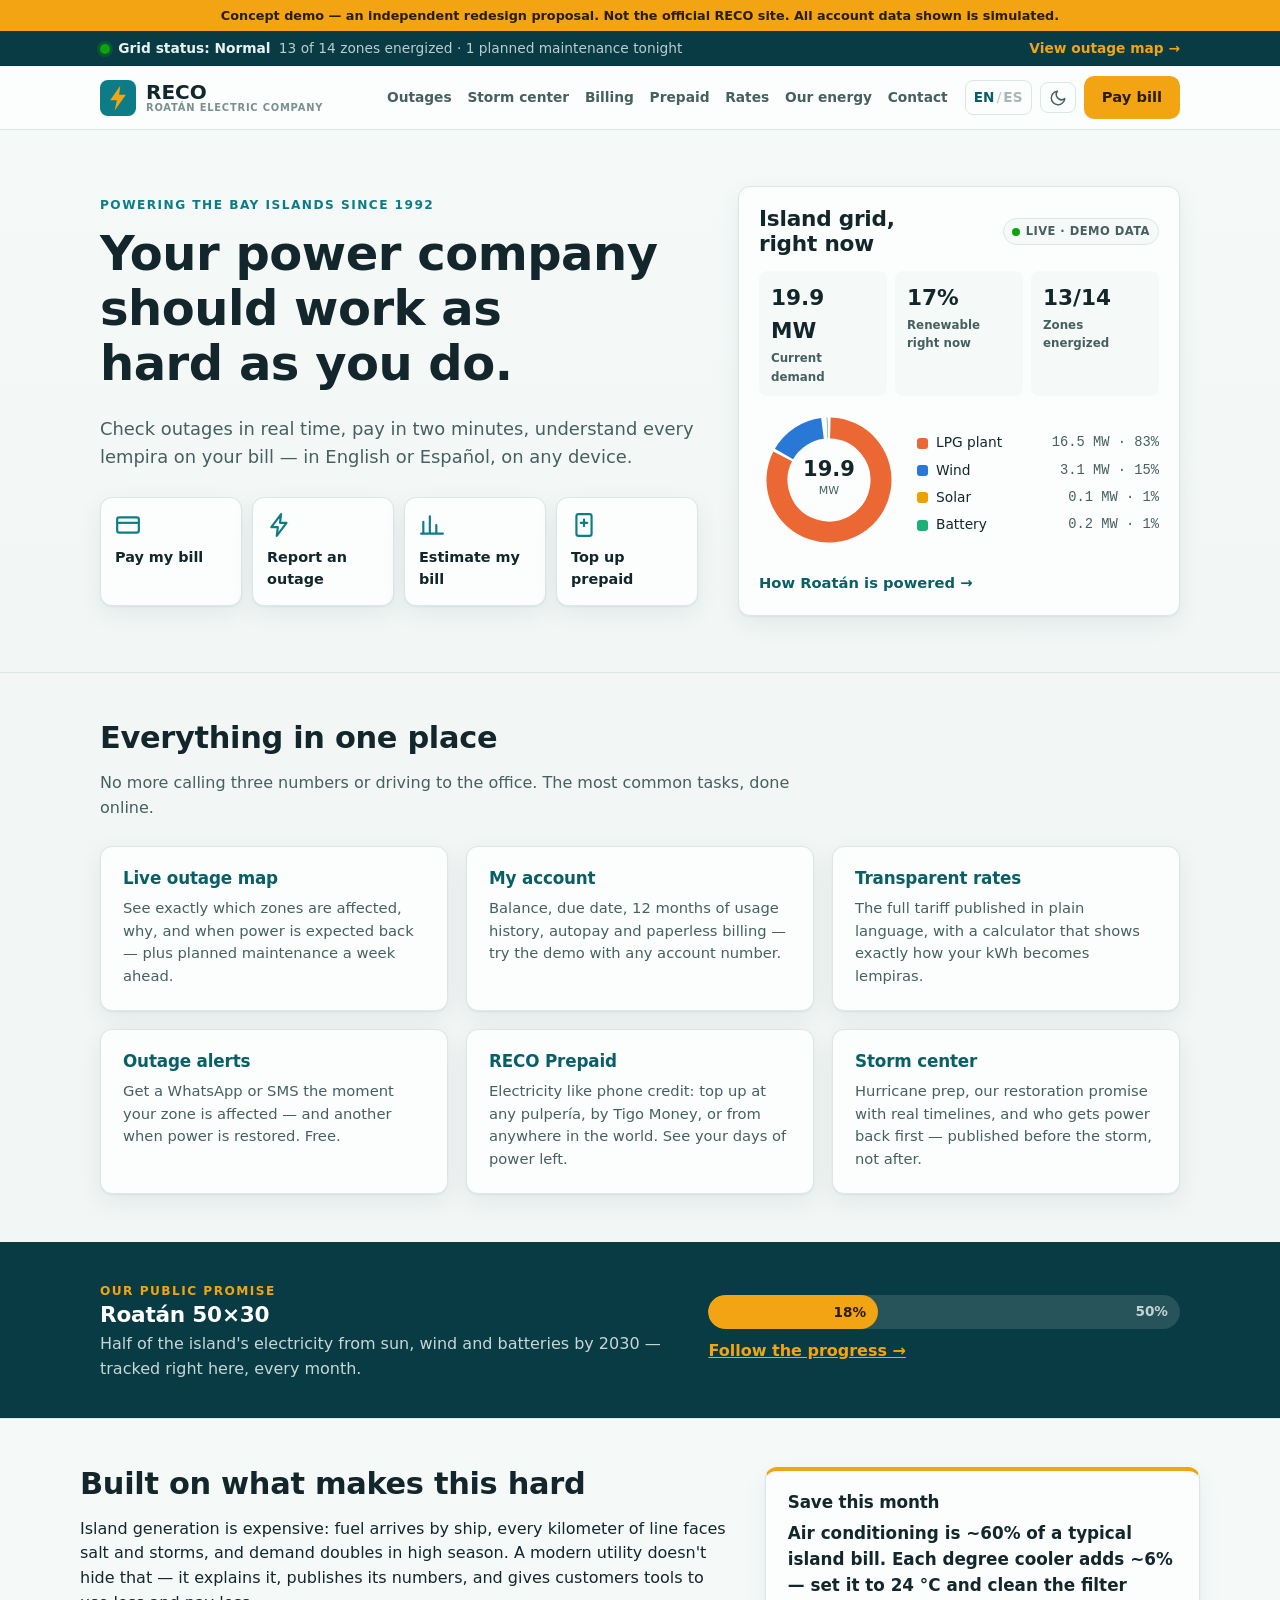
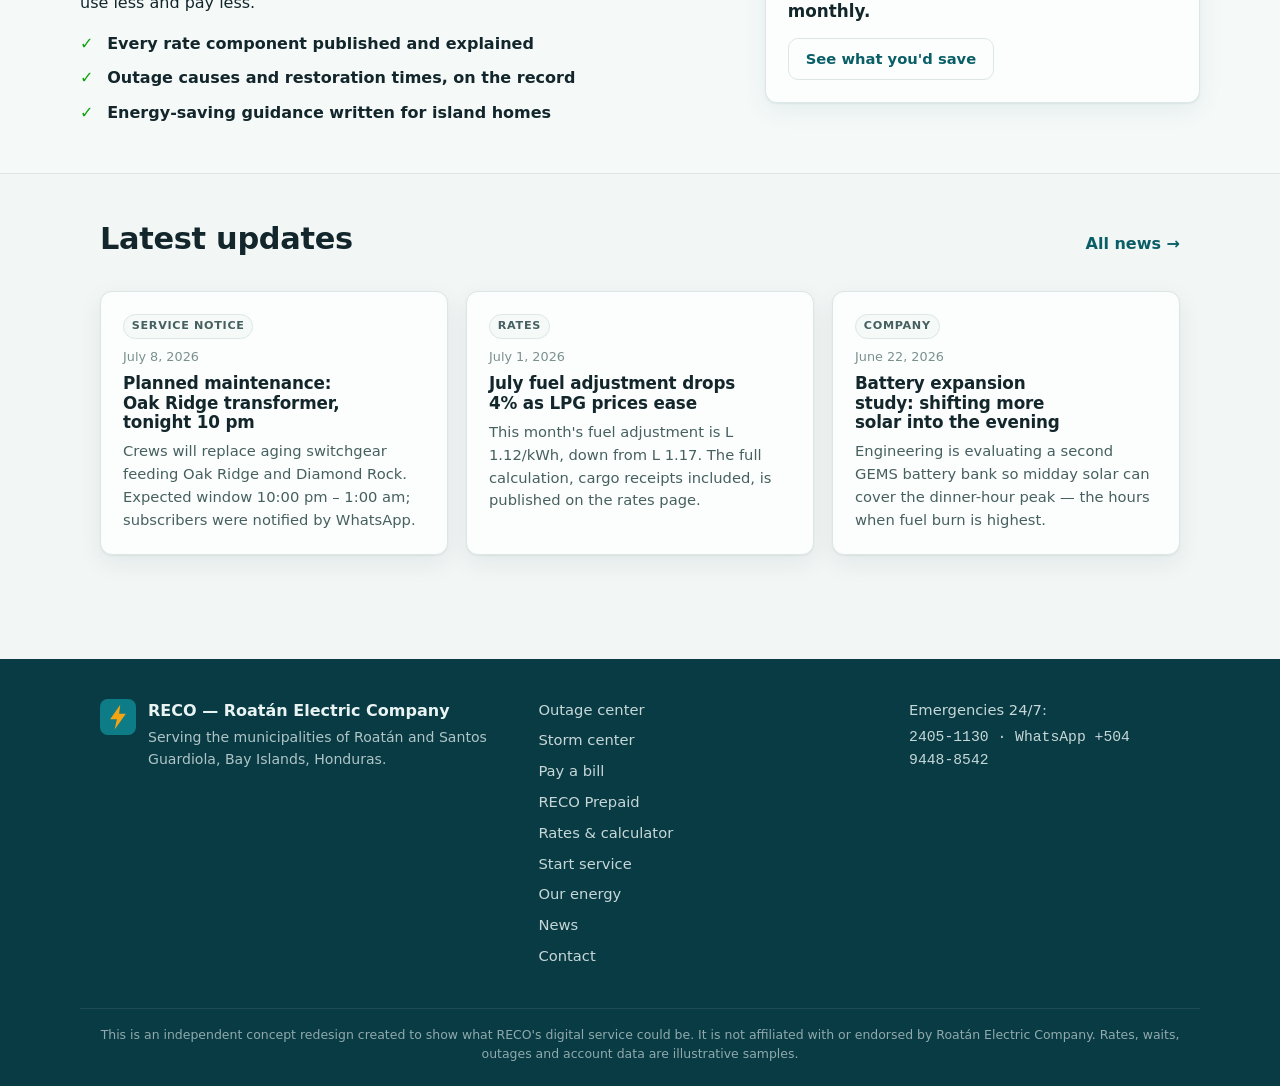
==== commit f1475697: "Real-bill interactive explainer, real usage data, scroll animations Built from an actual May 2026 We" ====
--- a/index.html
+++ b/index.html
@@ -240,7 +240,7 @@
                 <option data-en="Sparks or transformer noise" data-es="Chispas o ruido en transformador">Sparks or transformer noise</option>
               </select>
             </div>
-            <p class="form-note danger" data-en="⚠ If a line is down: stay 10 m away, keep others clear, and call 2455-7381 immediately." data-es="⚠ Si hay una línea caída: manténgase a 10 m, aleje a otras personas y llame de inmediato al 2455-7381.">⚠ If a line is down: stay 10 m away, keep others clear, and call 2455-7381 immediately.</p>
+            <p class="form-note danger" data-en="⚠ If a line is down: stay 10 m away, keep others clear, and call 2405-1130 immediately." data-es="⚠ Si hay una línea caída: manténgase a 10 m, aleje a otras personas y llame de inmediato al 2405-1130.">⚠ If a line is down: stay 10 m away, keep others clear, and call 2405-1130 immediately.</p>
             <button class="btn btn-primary" type="submit" data-en="Send report" data-es="Enviar reporte">Send report</button>
             <p class="form-done" hidden data-en="✓ Report received. You'll get updates by SMS/WhatsApp. (Demo — nothing was sent.)" data-es="✓ Reporte recibido. Recibirá avisos por SMS/WhatsApp. (Demo — no se envió nada.)">✓ Report received. You'll get updates by SMS/WhatsApp. (Demo — nothing was sent.)</p>
           </form>
@@ -369,7 +369,7 @@
     </div>
     <p class="storm-cta">
       <a class="btn btn-primary" href="#/outages#alerts" data-en="Sign up for storm alerts" data-es="Suscribirse a alertas de tormenta">Sign up for storm alerts</a>
-      <span class="mono storm-phone">☎ 2455-7381 · WhatsApp +504 9448-8542</span>
+      <span class="mono storm-phone">☎ 2405-1130 · WhatsApp +504 9448-8542</span>
     </p>
   </div>
 </section>
@@ -456,7 +456,7 @@
             <h3 data-en="Your last 12 months" data-es="Sus últimos 12 meses">Your last 12 months</h3>
             <span class="muted small" data-en="kWh per billing month" data-es="kWh por mes facturado">kWh per billing month</span>
           </div>
-          <div id="usage-chart" class="usage-chart"></div>
+          <div id="usage-chart" class="usage-chart chart-anim"></div>
         </div>
 
         <div class="card inner-card">
@@ -541,9 +541,122 @@
   </div>
 
   <div class="section" id="understand-bill">
-    <h2 class="section-title" data-en="Understand your bill" data-es="Entienda su factura">Understand your bill</h2>
-    <p class="section-lede" data-en="Tap each line to see what it means and how it's calculated. No fine print." data-es="Toque cada línea para ver qué significa y cómo se calcula. Sin letra pequeña.">Tap each line to see what it means and how it's calculated. No fine print.</p>
-    <div class="bill-explainer card" id="bill-explainer"></div>
+    <h2 class="section-title" data-en="Your bill, finally clear" data-es="Su factura, por fin clara">Your bill, finally clear</h2>
+    <p class="section-lede" data-en="This is a real May 2026 residential bill from West Bay, rebuilt the way a bill should be. Touch anything to see what it means — no fine print, no mystery numbers." data-es="Esta es una factura residencial real de West Bay, mayo 2026, reconstruida como debe ser una factura. Toque cualquier parte para ver qué significa — sin letra pequeña, sin números misteriosos.">This is a real May 2026 residential bill from West Bay, rebuilt the way a bill should be. Touch anything to see what it means — no fine print, no mystery numbers.</p>
+
+    <div class="bill-doc card" id="bill-doc">
+
+      <!-- 1. What you owe, and when -->
+      <div class="bd-hero">
+        <div class="bd-due">
+          <span class="tile-label" data-en="Total to pay" data-es="Total a pagar">Total to pay</span>
+          <span class="bd-total mono">L 17,514.88</span>
+          <span class="bd-duedate" data-en="by Friday, June 12" data-es="antes del viernes 12 de junio">by Friday, June 12</span>
+        </div>
+        <div class="bd-split">
+          <button class="bd-part" type="button" data-bdinfo="month">
+            <span class="bd-part-label" data-en="This month" data-es="Este mes">This month</span>
+            <span class="bd-part-amt mono">L 8,809.49</span>
+          </button>
+          <span class="bd-plus" aria-hidden="true">+</span>
+          <button class="bd-part carried" type="button" data-bdinfo="carried">
+            <span class="bd-part-label" data-en="Still owed from before" data-es="Pendiente de antes">Still owed from before</span>
+            <span class="bd-part-amt mono">L 8,705.39</span>
+          </button>
+        </div>
+        <p class="bd-info" id="bd-info" data-en="On the current bill these two are silently mixed into one 'Total' — the single biggest source of confusion. A clear bill always separates them." data-es="En la factura actual estos dos se mezclan en un solo 'Total' sin explicación — la mayor fuente de confusión. Una factura clara siempre los separa.">On the current bill these two are silently mixed into one 'Total' — the single biggest source of confusion. A clear bill always separates them.</p>
+      </div>
+
+      <!-- 2. What you used -->
+      <div class="bd-meter">
+        <h3 data-en="What you used" data-es="Lo que consumió">What you used</h3>
+        <div class="odo-row">
+          <div class="odo-group">
+            <span class="odo-label" data-en="Meter on May 2" data-es="Medidor el 2 de mayo">Meter on May 2</span>
+            <div class="odometer" data-value="0956" aria-label="0956"></div>
+          </div>
+          <span class="odo-arrow" aria-hidden="true">→</span>
+          <div class="odo-group">
+            <span class="odo-label" data-en="Meter on June 2" data-es="Medidor el 2 de junio">Meter on June 2</span>
+            <div class="odometer" data-value="1967" aria-label="1967"></div>
+          </div>
+          <div class="odo-result">
+            <span class="bd-kwh mono">= 1,011 kWh</span>
+            <span class="muted small" data-en="in 31 days · about 33 kWh each day · L 284 per day (about six baleadas)" data-es="en 31 días · unos 33 kWh al día · L 284 por día (como seis baleadas)">in 31 days · about 33 kWh each day · L 284 per day (about six baleadas)</span>
+          </div>
+        </div>
+      </div>
+
+      <!-- 3. Where the money goes -->
+      <div class="bd-breakdown">
+        <h3 data-en="Where this month's L 8,809 goes" data-es="A dónde van los L 8,809 de este mes">Where this month's L 8,809 goes</h3>
+        <div class="bd-bar" aria-hidden="true">
+          <span class="bd-seg" data-k="energy" style="--w:95.9%; background: var(--brand)"></span>
+          <span class="bd-seg" data-k="street" style="--w:3.45%; background: var(--s-solar)"></span>
+          <span class="bd-seg" data-k="muni" style="--w:0.41%; background: var(--s-batt)"></span>
+          <span class="bd-seg" data-k="reg" style="--w:0.25%; background: var(--s-wind)"></span>
+        </div>
+        <div class="bd-rows">
+          <details class="bd-row" data-k="energy">
+            <summary><span class="swatch" style="background: var(--brand)"></span><span class="bd-name" data-en="Energy, fuel &amp; service" data-es="Energía, combustible y servicio">Energy, fuel &amp; service</span><span class="bd-amt mono">L 8,447.41</span></summary>
+            <div class="bd-body">
+              <p data-en="Your 1,011 kWh at L 8.3555 each. On today's bill this is one bundled line with an unexplained code — “(37.9069)”. A trustworthy bill shows the pieces:" data-es="Sus 1,011 kWh a L 8.3555 cada uno. En la factura actual esta es una sola línea con un código sin explicar — “(37.9069)”. Una factura confiable muestra las partes:">Your 1,011 kWh at L 8.3555 each. On today's bill this is one bundled line with an unexplained code — “(37.9069)”. A trustworthy bill shows the pieces:</p>
+              <div class="bd-sub">
+                <div class="bd-subrow"><span data-en="⛽ Fuel shipped to the island" data-es="⛽ Combustible traído a la isla">⛽ Fuel shipped to the island</span><span class="mono">≈ L 3,900</span></div>
+                <div class="bd-subrow"><span data-en="⚡ Running the plant &amp; the lines" data-es="⚡ Operar la planta y las líneas">⚡ Running the plant &amp; the lines</span><span class="mono">≈ L 4,485</span></div>
+                <div class="bd-subrow"><span data-en="📋 Fixed service charge" data-es="📋 Cargo fijo de servicio">📋 Fixed service charge</span><span class="mono">L 62.00</span></div>
+              </div>
+              <p class="muted small" data-en="Split shown is illustrative — RECO has the exact numbers, and a world-class bill would print them here every month." data-es="La división es ilustrativa — RECO tiene las cifras exactas, y una factura de clase mundial las publicaría aquí cada mes.">Split shown is illustrative — RECO has the exact numbers, and a world-class bill would print them here every month.</p>
+            </div>
+          </details>
+          <details class="bd-row" data-k="street">
+            <summary><span class="swatch" style="background: var(--s-solar)"></span><span class="bd-name" data-en="Street lighting" data-es="Alumbrado público">Street lighting</span><span class="bd-amt mono">L 304.31</span></summary>
+            <div class="bd-body"><p data-en="L 0.30 per kWh that pays for the public lights on roads and in communities. Collected by RECO, spent on the island's lighting." data-es="L 0.30 por kWh que paga las luces públicas de calles y comunidades. RECO lo cobra y se destina al alumbrado de la isla.">L 0.30 per kWh that pays for the public lights on roads and in communities. Collected by RECO, spent on the island's lighting.</p></div>
+          </details>
+          <details class="bd-row" data-k="muni">
+            <summary><span class="swatch" style="background: var(--s-batt)"></span><span class="bd-name" data-en="Municipal tax" data-es="Impuesto municipal">Municipal tax</span><span class="bd-amt mono">L 35.89</span></summary>
+            <div class="bd-body"><p data-en="A small tax that goes to the municipality — not to RECO." data-es="Un pequeño impuesto que va a la municipalidad — no a RECO.">A small tax that goes to the municipality — not to RECO.</p></div>
+          </details>
+          <details class="bd-row" data-k="reg">
+            <summary><span class="swatch" style="background: var(--s-wind)"></span><span class="bd-name" data-en="Regulator's fee" data-es="Tasa del regulador">Regulator's fee</span><span class="bd-amt mono">L 21.88</span></summary>
+            <div class="bd-body"><p data-en="Funds the CREE, Honduras's national energy regulator — the referee that oversees electricity rates. (The current bill prints this twice, two lines in a row.)" data-es="Financia a la CREE, el regulador nacional de energía — el árbitro que supervisa las tarifas. (La factura actual lo imprime dos veces, en dos líneas seguidas.)">Funds the CREE, Honduras's national energy regulator — the referee that oversees electricity rates. (The current bill prints this twice, two lines in a row.)</p></div>
+          </details>
+        </div>
+        <p class="muted small" data-en="Gone from this redesign: five tax lines that all said L 0.00. If a line is zero, it doesn't belong on your bill." data-es="Eliminado en este rediseño: cinco líneas de impuestos que decían L 0.00. Si una línea es cero, no pertenece a su factura.">Gone from this redesign: five tax lines that all said L 0.00. If a line is zero, it doesn't belong on your bill.</p>
+      </div>
+
+      <!-- 4. Compared to before -->
+      <div class="bd-compare">
+        <h3 data-en="Is this normal for you?" data-es="¿Esto es normal para usted?">Is this normal for you?</h3>
+        <p class="bd-verdict" data-en="In one sentence: this bill is almost identical to last month's — but your home now uses more than double what it did a year ago." data-es="En una frase: esta factura es casi igual a la del mes pasado — pero su hogar ahora consume más del doble que hace un año.">In one sentence: this bill is almost identical to last month's — but your home now uses more than double what it did a year ago.</p>
+        <div class="bd-comp-grid">
+          <div class="bd-comp">
+            <span class="bd-comp-label" data-en="vs. last month (Apr)" data-es="vs. el mes pasado (abr)">vs. last month (Apr)</span>
+            <span class="bd-comp-val mono">999 → 1,011 kWh</span>
+            <span class="pill paid" data-en="+1% · steady" data-es="+1% · estable">+1% · steady</span>
+          </div>
+          <div class="bd-comp">
+            <span class="bd-comp-label" data-en="vs. May last year" data-es="vs. mayo del año pasado">vs. May last year</span>
+            <span class="bd-comp-val mono">445 → 1,011 kWh</span>
+            <span class="pill due" data-en="+127% · worth a look" data-es="+127% · vale revisar">+127% · worth a look</span>
+          </div>
+        </div>
+        <p class="muted small" data-en="A good bill tells you when something changed and why it might have — new AC, more guests, a fridge seal — before you have to call and ask." data-es="Una buena factura le avisa cuando algo cambió y por qué pudo pasar — un aire nuevo, más huéspedes, el sello del refrigerador — antes de que tenga que llamar a preguntar.">A good bill tells you when something changed and why it might have — new AC, more guests, a fridge seal — before you have to call and ask.</p>
+      </div>
+
+      <!-- 5. Your 13 months -->
+      <div class="bd-history">
+        <h3 data-en="Your last 13 months" data-es="Sus últimos 13 meses">Your last 13 months</h3>
+        <div id="bill-usage-chart" class="usage-chart chart-anim"></div>
+        <p class="muted small" data-en="July–September is AC season — use triples. The current bill prints this chart so blurry it can't be read; your history deserves better." data-es="Julio–septiembre es temporada de aire — el consumo se triplica. La factura actual imprime esta gráfica tan borrosa que no se puede leer; su historial merece algo mejor.">July–September is AC season — use triples. The current bill prints this chart so blurry it can't be read; your history deserves better.</p>
+      </div>
+
+      <div class="bd-foot">
+        <button class="btn btn-accent" type="button" data-demo-alert data-en="Pay L 17,514.88 now" data-es="Pagar L 17,514.88 ahora">Pay L 17,514.88 now</button>
+        <button class="btn btn-ghost" type="button" data-demo-alert data-en="Split it into payments" data-es="Dividirlo en pagos">Split it into payments</button>
+        <button class="btn btn-ghost" type="button" data-demo-alert data-en="Warn me before it's this high again" data-es="Avisarme antes de que vuelva a ser tan alta">Warn me before it's this high again</button>
+      </div>
+    </div>
   </div>
 </section>
 
@@ -573,7 +686,7 @@
             <span class="pp-days-num mono" id="pp-days">—</span>
           </div>
         </div>
-        <div id="pp-burn" class="pp-burn"></div>
+        <div id="pp-burn" class="pp-burn chart-anim"></div>
         <p class="muted small" data-en="Your last 14 days of use, in lempiras per day. Yesterday: L 41 — mostly the AC after 7 pm." data-es="Sus últimos 14 días de consumo, en lempiras por día. Ayer: L 41 — sobre todo el aire después de las 7 pm.">Your last 14 days of use, in lempiras per day. Yesterday: L 41 — mostly the AC after 7 pm.</p>
         <div class="pp-topup">
           <span data-en="Top up:" data-es="Recargar:">Top up:</span>
@@ -698,7 +811,7 @@
     <div class="fuel-layout">
       <div class="card">
         <h3 data-en="Last 12 months — fuel adjustment (L/kWh)" data-es="Últimos 12 meses — ajuste por combustible (L/kWh)">Last 12 months — fuel adjustment (L/kWh)</h3>
-        <div id="fuel-chart" class="fuel-chart"></div>
+        <div id="fuel-chart" class="fuel-chart chart-anim"></div>
         <p class="muted small" data-en="Down 15% from the September peak as LPG prices eased and solar output grew." data-es="15% menos que el pico de septiembre, gracias a menores precios del GLP y más generación solar.">Down 15% from the September peak as LPG prices eased and solar output grew.</p>
       </div>
       <div class="card">
@@ -951,7 +1064,7 @@
     <div class="contact-grid">
       <div class="card contact-card emergency">
         <h2 data-en="Emergency — line down / danger" data-es="Emergencia — línea caída / peligro">Emergency — line down / danger</h2>
-        <p class="contact-big mono">2455-7381</p>
+        <p class="contact-big mono">2405-1130</p>
         <p data-en="24 hours, every day. Stay 10 m away from any downed line." data-es="24 horas, todos los días. Manténgase a 10 m de cualquier línea caída.">24 hours, every day. Stay 10 m away from any downed line.</p>
       </div>
       <div class="card contact-card">
@@ -961,8 +1074,8 @@
       </div>
       <div class="card contact-card">
         <h2 data-en="Phone &amp; email" data-es="Teléfono y correo">Phone &amp; email</h2>
-        <p><span class="mono">2455-6725 · 2455-7070</span></p>
-        <p><a class="text-link" href="mailto:cs@recoroatan.com">cs@recoroatan.com</a></p>
+        <p><span class="mono">2405-1130 · +504 9448-8542</span></p>
+        <p><a class="text-link" href="mailto:electric@recoroatan.com">electric@recoroatan.com</a></p>
         <p data-en="Written requests get a ticket number and a committed response time." data-es="Las solicitudes escritas reciben un número de ticket y un tiempo de respuesta comprometido.">Written requests get a ticket number and a committed response time.</p>
       </div>
     </div>
@@ -1093,7 +1206,7 @@
     </nav>
     <div class="footer-meta">
       <p data-en="Emergencies 24/7:" data-es="Emergencias 24/7:">Emergencies 24/7:</p>
-      <p class="mono">2455-7381 · WhatsApp +504 9448-8542</p>
+      <p class="mono">2405-1130 · WhatsApp +504 9448-8542</p>
     </div>
   </div>
   <div class="footer-legal">
--- a/styles.css
+++ b/styles.css
@@ -674,6 +674,104 @@
 .pref-foot select { width: auto; }
 .pref-foot .btn { margin-left: auto; }
 
+/* ---------- interactive bill doc ---------- */
+.bill-doc { max-width: 780px; margin: 0 auto; display: grid; gap: 34px; padding: 28px; }
+.bill-doc h3 { margin-bottom: 12px; }
+
+.bd-hero { display: grid; gap: 16px; }
+.bd-due { display: flex; flex-direction: column; align-items: center; text-align: center; gap: 2px; }
+.bd-total { font-family: var(--font-display); font-size: clamp(2.2rem, 6vw, 3.2rem); font-weight: 800; letter-spacing: -.02em; }
+.bd-duedate { font-weight: 700; color: var(--danger); }
+.bd-split { display: flex; align-items: stretch; justify-content: center; gap: 10px; flex-wrap: wrap; }
+.bd-part {
+  font: inherit; cursor: pointer; text-align: left;
+  display: flex; flex-direction: column; gap: 2px;
+  background: var(--card-2); border: 2px solid var(--line); border-radius: var(--radius);
+  padding: 12px 18px; color: var(--ink); min-width: 190px;
+  transition: border-color .15s ease, transform .12s ease;
+}
+.bd-part:hover { transform: translateY(-2px); border-color: var(--brand); }
+.bd-part.is-active { border-color: var(--brand); }
+.bd-part.carried { border-style: dashed; }
+.bd-part.carried .bd-part-amt { color: var(--warn); }
+.bd-part-label { font-size: .78rem; font-weight: 700; text-transform: uppercase; letter-spacing: .05em; color: var(--ink-2); }
+.bd-part-amt { font-size: 1.35rem; font-weight: 800; }
+.bd-plus { align-self: center; font-size: 1.6rem; font-weight: 800; color: var(--ink-3); }
+.bd-info {
+  background: var(--card-2); border-left: 4px solid var(--brand);
+  border-radius: 0 var(--radius-sm) var(--radius-sm) 0;
+  padding: 12px 16px; font-size: .93rem; color: var(--ink-2); max-width: none;
+}
+
+.odo-row { display: flex; align-items: center; gap: 22px; flex-wrap: wrap; }
+.odo-group { display: grid; gap: 6px; }
+.odo-label { font-size: .78rem; font-weight: 700; text-transform: uppercase; letter-spacing: .05em; color: var(--ink-2); }
+.odo-arrow { font-size: 1.5rem; color: var(--ink-3); font-weight: 700; }
+.odometer { display: flex; gap: 3px; }
+.odo-digit {
+  width: 1.35em; height: 1.5em; overflow: hidden;
+  background: var(--deep); color: var(--deep-ink);
+  border-radius: 6px; font-family: var(--font-mono); font-size: 1.5rem; font-weight: 700;
+  box-shadow: inset 0 2px 4px rgba(0,0,0,.35);
+}
+.odo-strip { display: block; transition: transform 1.6s cubic-bezier(.23,1,.32,1); }
+.odo-strip i { display: block; height: 1.5em; line-height: 1.5em; font-style: normal; text-align: center; }
+.odo-result { display: grid; gap: 2px; margin-left: auto; }
+.bd-kwh { font-family: var(--font-display); font-size: 1.5rem; font-weight: 800; color: var(--brand-strong); }
+
+.bd-bar { display: flex; height: 40px; border-radius: 10px; overflow: hidden; background: var(--card-2); margin-bottom: 16px; }
+.bd-seg { width: 0; min-width: 5px; border-right: 2px solid var(--card); transition: width 1s cubic-bezier(.2,.7,.3,1), filter .15s ease, opacity .15s ease; cursor: pointer; }
+.bd-seg:last-child { border-right: none; }
+.bill-doc.in .bd-seg { width: var(--w); }
+.bd-seg.hot { filter: brightness(1.15); }
+.bd-rows { display: grid; }
+.bd-row { border-bottom: 1px solid var(--line); transition: background .15s ease; }
+.bd-row:last-child { border-bottom: none; }
+.bd-row.hot, .bd-row:hover { background: var(--card-2); }
+.bd-row summary {
+  display: flex; align-items: center; gap: 12px; cursor: pointer; list-style: none;
+  padding: 14px 10px; font-weight: 650;
+}
+.bd-row summary::-webkit-details-marker { display: none; }
+.bd-row summary::after { content: "+"; color: var(--brand); font-weight: 800; margin-left: 4px; }
+.bd-row[open] summary::after { content: "–"; }
+.bd-row .swatch { width: 12px; height: 12px; border-radius: 3px; flex: none; }
+.bd-amt { margin-left: auto; font-variant-numeric: tabular-nums; }
+.bd-body { padding: 0 10px 16px 34px; color: var(--ink-2); font-size: .93rem; }
+.bd-sub { display: grid; gap: 6px; margin: 10px 0; }
+.bd-subrow {
+  display: flex; justify-content: space-between; gap: 12px;
+  background: var(--card-2); border-radius: var(--radius-sm); padding: 8px 12px; font-size: .9rem;
+}
+.bd-verdict { font-weight: 650; font-size: 1.02rem; margin-bottom: 14px; }
+.bd-comp-grid { display: grid; grid-template-columns: 1fr 1fr; gap: 14px; margin-bottom: 12px; }
+.bd-comp {
+  display: grid; gap: 6px; justify-items: start;
+  background: var(--card-2); border: 1px solid var(--line); border-radius: var(--radius);
+  padding: 14px 16px;
+}
+.bd-comp-label { font-size: .78rem; font-weight: 700; text-transform: uppercase; letter-spacing: .05em; color: var(--ink-2); }
+.bd-comp-val { font-weight: 800; font-size: 1.1rem; }
+.bd-foot { display: flex; gap: 12px; flex-wrap: wrap; border-top: 2px solid var(--line); padding-top: 22px; }
+
+/* ---------- scroll animations ---------- */
+.reveal { opacity: 0; transform: translateY(14px); transition: opacity .55s ease, transform .55s cubic-bezier(.2,.7,.3,1); }
+.reveal.in { opacity: 1; transform: none; }
+@media (prefers-reduced-motion: reduce) {
+  .reveal { opacity: 1; transform: none; transition: none; }
+}
+
+.chart-anim .grow { transform: scaleY(0); transform-box: fill-box; transform-origin: bottom; }
+.chart-anim.in .grow { animation: growY .65s cubic-bezier(.2,.7,.3,1) forwards; }
+@keyframes growY { to { transform: scaleY(1); } }
+@media (prefers-reduced-motion: reduce) {
+  .chart-anim .grow { transform: none; animation: none !important; }
+}
+.usage-chart:not(.chart-anim) .grow { transform: none; }
+
+/* card hover lift — consistent, subtle */
+.section .card { transition: transform .18s ease, box-shadow .18s ease, opacity .55s ease, border-color .15s ease; }
+
 /* ---------- viz tooltip ---------- */
 .viz-tooltip {
   position: fixed; z-index: 90; pointer-events: none;
@@ -720,8 +818,12 @@
 }
 @media (max-width: 560px) {
   .feature-grid, .news-grid, .why-grid, .contact-grid, .offices, .pay-grid, .form-2col,
-  .ready-grid, .score-grid { grid-template-columns: 1fr; }
+  .ready-grid, .score-grid, .bd-comp-grid { grid-template-columns: 1fr; }
   .fan-discount { margin-left: 0; width: 100%; }
+  .bd-split { flex-direction: column; }
+  .bd-plus { display: none; }
+  .bill-doc { padding: 18px; }
+  .odo-result { margin-left: 0; }
   .grid-stats { grid-template-columns: 1fr 1fr; }
   .status-link { display: none; }
   .mix-wrap { flex-direction: column; align-items: stretch; }
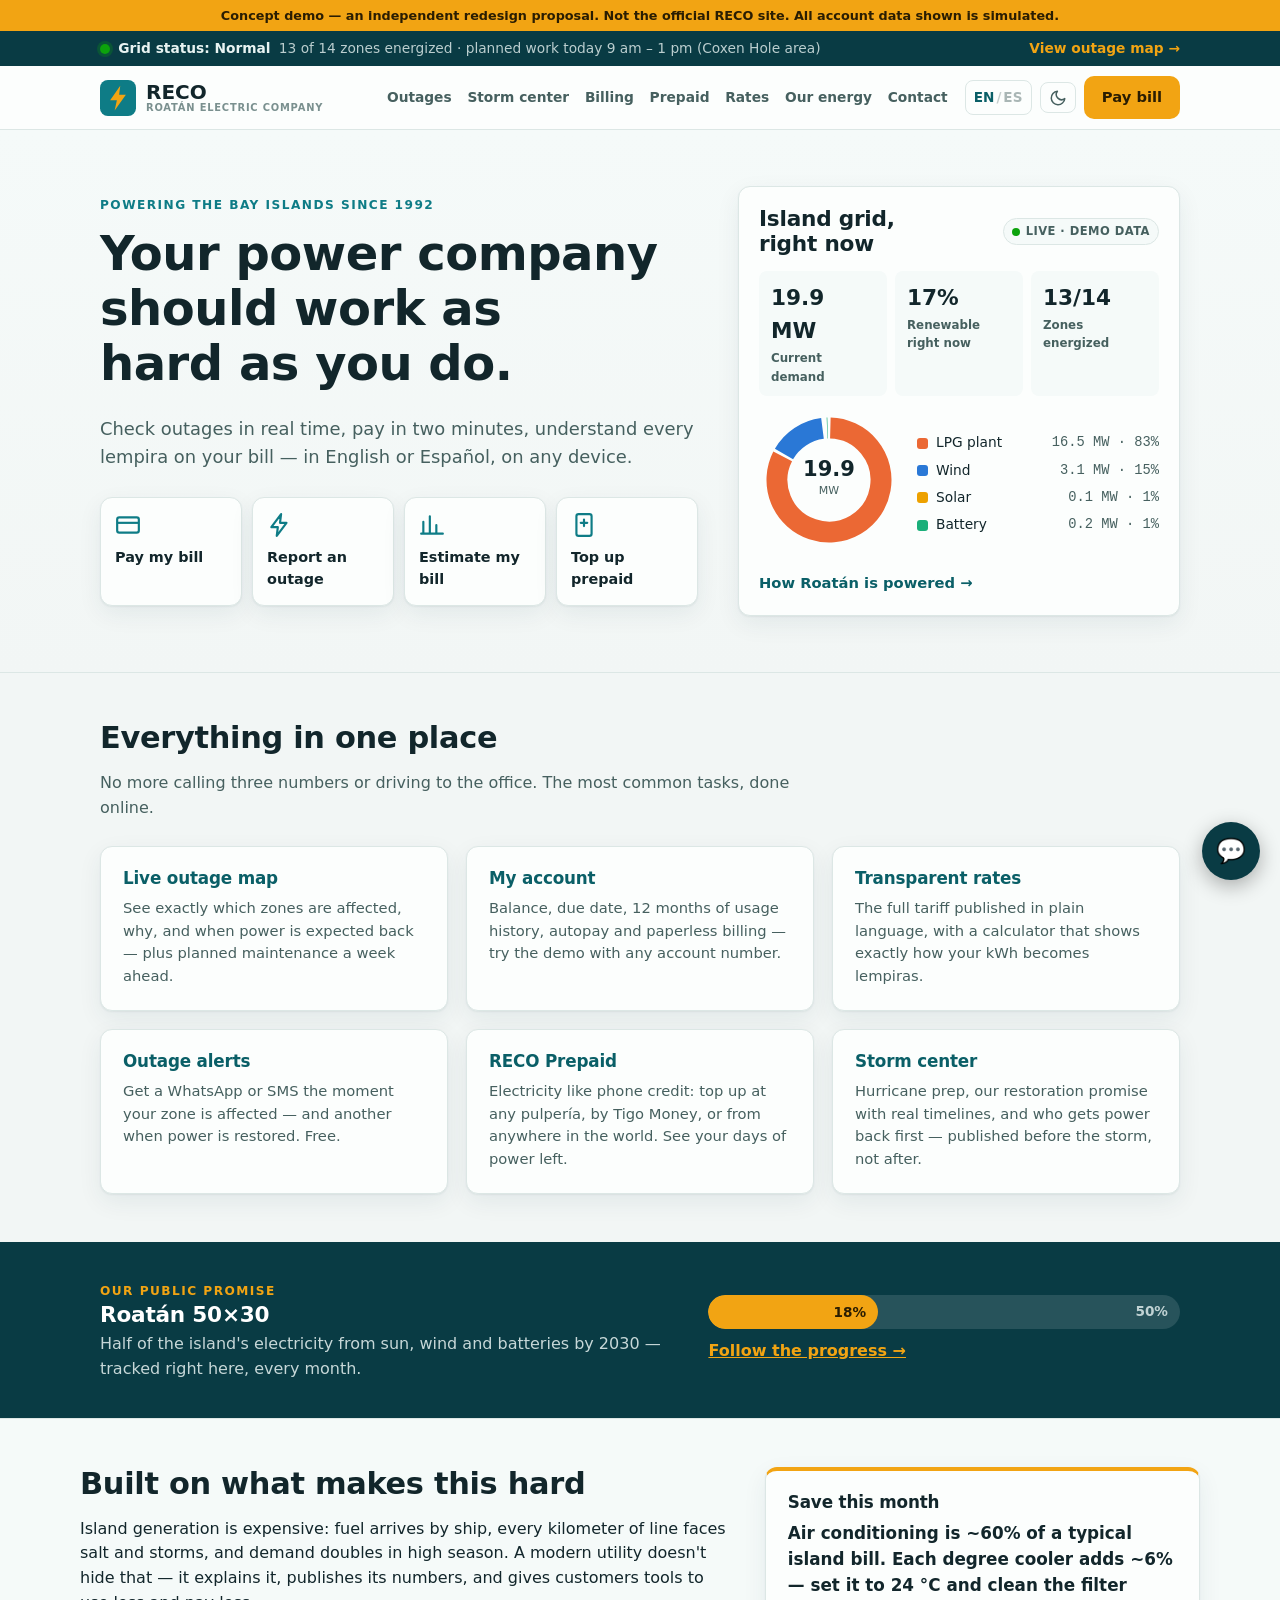
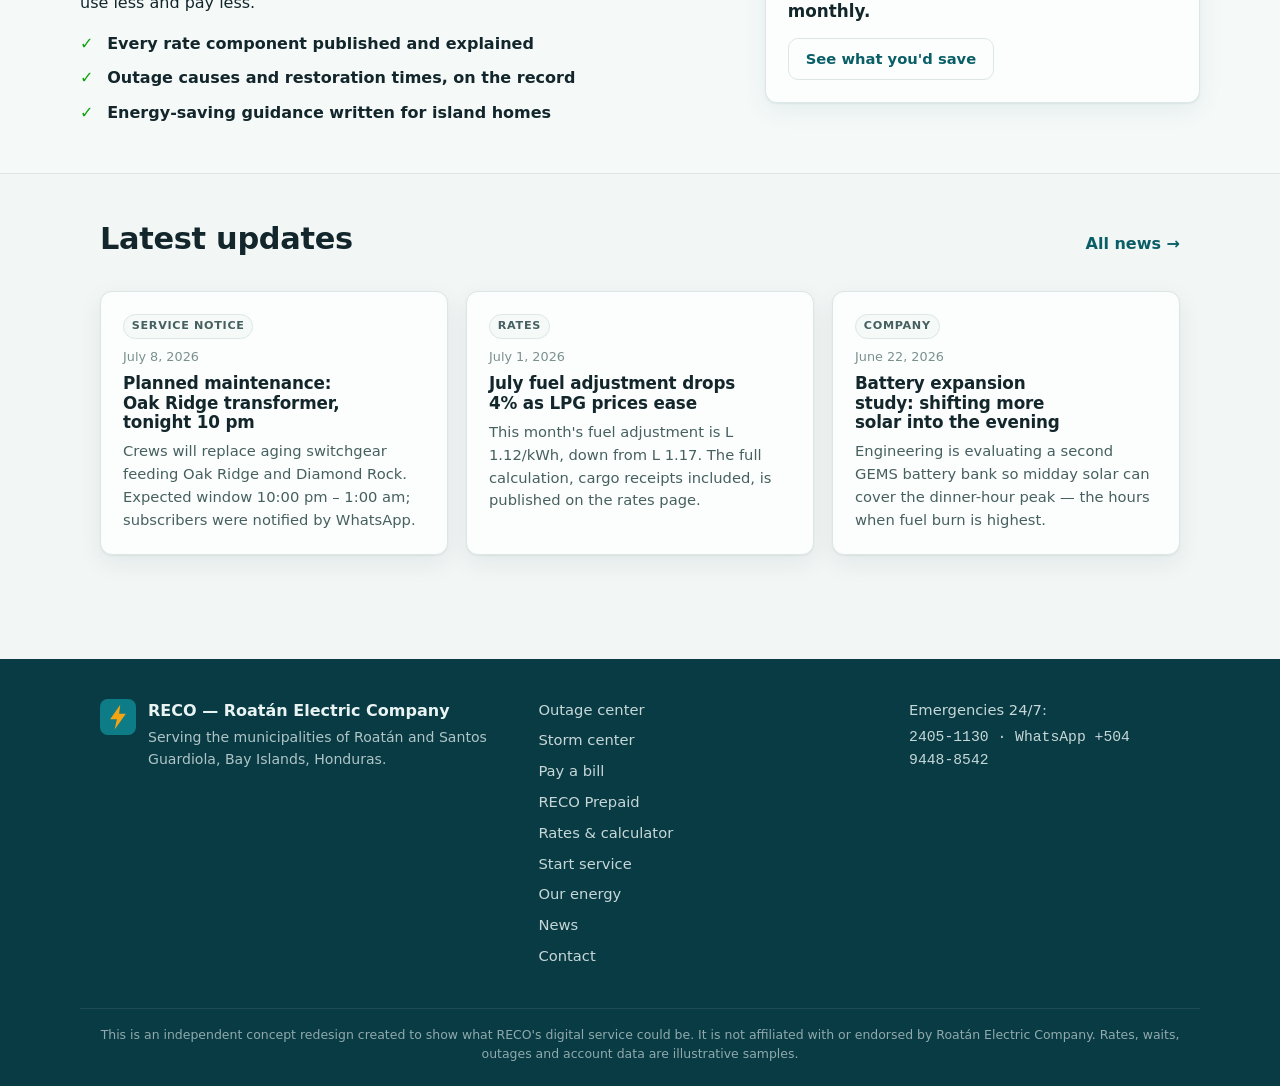
==== commit f3084a0b: "Phase 3 'Platform Release': pay flow, Coco assistant, PWA, real outage data - Real outage integratio" ====
--- a/index.html
+++ b/index.html
@@ -7,6 +7,8 @@
 <meta name="description" content="A concept redesign of the Roatán Electric Company website: bilingual, transparent, and built for the people of Roatán.">
 <link rel="icon" href="data:image/svg+xml,%3Csvg xmlns='http://www.w3.org/2000/svg' viewBox='0 0 32 32'%3E%3Crect width='32' height='32' rx='7' fill='%230E7C86'/%3E%3Cpath d='M18 5 9 18h6l-2 9 10-14h-6z' fill='%23F2A413'/%3E%3C/svg%3E">
 <link rel="stylesheet" href="styles.css">
+<link rel="manifest" href="manifest.json">
+<meta name="theme-color" content="#0E7C86">
 </head>
 <body>
 
@@ -23,7 +25,7 @@
   <a href="#/outages" class="status-strip-inner">
     <span class="status-dot ok" aria-hidden="true"></span>
     <strong data-en="Grid status: Normal" data-es="Estado de la red: Normal">Grid status: Normal</strong>
-    <span class="status-detail" data-en="13 of 14 zones energized · 1 planned maintenance tonight" data-es="13 de 14 zonas energizadas · 1 mantenimiento programado esta noche">13 of 14 zones energized · 1 planned maintenance tonight</span>
+    <span class="status-detail" data-en="13 of 14 zones energized · planned work today 9 am – 1 pm (Coxen Hole area)" data-es="13 de 14 zonas energizadas · trabajo programado hoy 9 am – 1 pm (zona de Coxen Hole)">13 of 14 zones energized · planned work today 9 am – 1 pm (Coxen Hole area)</span>
     <span class="status-link" data-en="View outage map →" data-es="Ver mapa de cortes →">View outage map →</span>
   </a>
 </div>
@@ -53,7 +55,7 @@
       <button class="theme-toggle" id="theme-toggle" type="button" aria-label="Toggle dark mode">
         <svg viewBox="0 0 24 24" width="18" height="18" aria-hidden="true"><path class="icon-moon" d="M21 12.8A9 9 0 1 1 11.2 3 7 7 0 0 0 21 12.8z" fill="none" stroke="currentColor" stroke-width="2" stroke-linejoin="round"/></svg>
       </button>
-      <a class="btn btn-accent header-pay" href="#/billing" data-en="Pay bill" data-es="Pagar factura">Pay bill</a>
+      <a class="btn btn-accent header-pay" href="#/billing#paynow" data-en="Pay bill" data-es="Pagar factura">Pay bill</a>
       <button class="nav-burger" id="nav-burger" type="button" aria-expanded="false" aria-controls="main-nav" aria-label="Menu">
         <span></span><span></span><span></span>
       </button>
@@ -75,7 +77,7 @@
         <h1 data-en="Your power company should work as hard as you do." data-es="Su compañía eléctrica debería trabajar tan duro como usted.">Your power company should work as hard as you do.</h1>
         <p class="hero-lede" data-en="Check outages in real time, pay in two minutes, understand every lempira on your bill — in English or Español, on any device." data-es="Consulte cortes en tiempo real, pague en dos minutos y entienda cada lempira de su factura — en español o inglés, desde cualquier dispositivo.">Check outages in real time, pay in two minutes, understand every lempira on your bill — in English or Español, on any device.</p>
         <div class="quick-actions">
-          <a class="qa-card" href="#/billing">
+          <a class="qa-card" href="#/billing#paynow">
             <span class="qa-icon" aria-hidden="true"><svg viewBox="0 0 24 24"><rect x="2" y="5" width="20" height="14" rx="2" fill="none" stroke="currentColor" stroke-width="2"/><path d="M2 10h20" stroke="currentColor" stroke-width="2"/></svg></span>
             <span class="qa-label" data-en="Pay my bill" data-es="Pagar mi factura">Pay my bill</span>
           </a>
@@ -251,6 +253,26 @@
           <h2 data-en="Active &amp; planned events" data-es="Eventos activos y programados">Active &amp; planned events</h2>
           <div id="outage-list" class="outage-list"></div>
         </div>
+        <div class="card project-card">
+          <div class="panel-head">
+            <h2 data-en="Why Sandy Bay keeps losing power on weekday mornings" data-es="Por qué Sandy Bay pierde la luz entre semana por la mañana">Why Sandy Bay keeps losing power on weekday mornings</h2>
+          </div>
+          <p data-en="It's one project, not chaos: the Sandy Bay Double-Circuit Project is building a second line into the west side, so one fallen tree can no longer black out West End and West Bay. Each work window needs the line off, 9 am – 1 pm." data-es="Es un proyecto, no caos: el Proyecto Doble Circuito Sandy Bay construye una segunda línea hacia el lado oeste, para que un solo árbol caído ya no deje sin luz a West End y West Bay. Cada jornada requiere apagar la línea, de 9 am a 1 pm.">It's one project, not chaos: the Sandy Bay Double-Circuit Project is building a second line into the west side, so one fallen tree can no longer black out West End and West Bay. Each work window needs the line off, 9 am – 1 pm.</p>
+          <div class="promise-bar big proj-bar" role="img" aria-label="Project progress: 5 of 8 work windows complete">
+            <div class="promise-fill" style="width:62%"><span data-en="5 of 8 windows done" data-es="5 de 8 jornadas hechas">5 of 8 windows done</span></div>
+          </div>
+          <div class="proj-dates">
+            <span class="proj-date done mono">Jun 5 ✓</span>
+            <span class="proj-date done mono">Jun 9 ✓</span>
+            <span class="proj-date done mono">Jun 12 ✓</span>
+            <span class="proj-date done mono">Jun 16 ✓</span>
+            <span class="proj-date done mono" data-en="Jul 10 (today) ✓" data-es="10 jul (hoy) ✓">Jul 10 (today) ✓</span>
+            <span class="proj-date next mono">Jul 14</span>
+            <span class="proj-date mono">Jul 17</span>
+            <span class="proj-date mono">Jul 21</span>
+          </div>
+          <p class="muted small" data-en="When it's finished (target: end of July): faults west of French Harbour re-route in seconds instead of hours. Dates from RECO's real published notices." data-es="Al terminar (meta: fin de julio): las fallas al oeste de French Harbour se re-enrutan en segundos en vez de horas. Fechas de los avisos reales publicados por RECO.">When it's finished (target: end of July): faults west of French Harbour re-route in seconds instead of hours. Dates from RECO's real published notices.</p>
+        </div>
       </div>
     </div>
   </div>
@@ -459,6 +481,52 @@
           <div id="usage-chart" class="usage-chart chart-anim"></div>
         </div>
 
+
+        <div class="card inner-card">
+          <div class="panel-head">
+            <h3 data-en="Where your 1,011 kWh went" data-es="A dónde fueron sus 1,011 kWh">Where your 1,011 kWh went</h3>
+            <span class="muted small" data-en="estimated from your usage pattern" data-es="estimado según su patrón de consumo">estimated from your usage pattern</span>
+          </div>
+          <div class="calc-bar app-bar" aria-hidden="true">
+            <span class="seg" style="width:55%; background: var(--brand)"></span>
+            <span class="seg" style="width:13%; background: var(--s-wind)"></span>
+            <span class="seg" style="width:11%; background: var(--s-solar)"></span>
+            <span class="seg" style="width:8%; background: var(--s-batt)"></span>
+            <span class="seg" style="width:7%; background: var(--s-gas)"></span>
+            <span class="seg" style="width:6%; background: var(--ink-3)"></span>
+          </div>
+          <div class="app-rows">
+            <div class="app-row"><span class="swatch" style="background: var(--brand)"></span><span data-en="❄️ Air conditioning" data-es="❄️ Aire acondicionado">❄️ Air conditioning</span><span class="app-amt mono">L 156/<span data-en="day" data-es="día">day</span> · 55%</span></div>
+            <div class="app-row"><span class="swatch" style="background: var(--s-wind)"></span><span data-en="🔌 Always-on (pump, router, standby)" data-es="🔌 Siempre encendido (bomba, router, standby)">🔌 Always-on (pump, router, standby)</span><span class="app-amt mono">L 37/<span data-en="day" data-es="día">day</span> · 13%</span></div>
+            <div class="app-row"><span class="swatch" style="background: var(--s-solar)"></span><span data-en="🧊 Refrigerator" data-es="🧊 Refrigerador">🧊 Refrigerator</span><span class="app-amt mono">L 31/<span data-en="day" data-es="día">day</span> · 11%</span></div>
+            <div class="app-row"><span class="swatch" style="background: var(--s-batt)"></span><span data-en="🚿 Water heating" data-es="🚿 Calentador de agua">🚿 Water heating</span><span class="app-amt mono">L 23/<span data-en="day" data-es="día">day</span> · 8%</span></div>
+            <div class="app-row"><span class="swatch" style="background: var(--s-gas)"></span><span data-en="💡 Lights &amp; fans" data-es="💡 Luces y abanicos">💡 Lights &amp; fans</span><span class="app-amt mono">L 20/<span data-en="day" data-es="día">day</span> · 7%</span></div>
+            <div class="app-row"><span class="swatch" style="background: var(--ink-3)"></span><span data-en="🧺 Laundry &amp; other" data-es="🧺 Lavandería y otros">🧺 Laundry &amp; other</span><span class="app-amt mono">L 17/<span data-en="day" data-es="día">day</span> · 6%</span></div>
+          </div>
+          <p class="muted small" data-en="One degree warmer on the AC saves ~6% of that L 156/day — about L 280 a month. With smart meters this breakdown becomes exact, not estimated." data-es="Un grado más de temperatura en el aire ahorra ~6% de esos L 156/día — unos L 280 al mes. Con medidores inteligentes este desglose sería exacto, no estimado.">One degree warmer on the AC saves ~6% of that L 156/day — about L 280 a month. With smart meters this breakdown becomes exact, not estimated.</p>
+        </div>
+
+        <div class="card inner-card">
+          <div class="panel-head">
+            <h3 data-en="Homes like yours" data-es="Hogares como el suyo">Homes like yours</h3>
+            <span class="muted small" data-en="West Bay, 3-bedroom with AC · May" data-es="West Bay, 3 habitaciones con aire · mayo">West Bay, 3-bedroom with AC · May</span>
+          </div>
+          <div class="nbr-rows">
+            <div class="nbr-row you">
+              <span class="nbr-label" data-en="You" data-es="Usted">You</span>
+              <div class="nbr-track"><div class="nbr-fill" style="--w:100%"><span class="mono">1,011 kWh</span></div></div>
+            </div>
+            <div class="nbr-row">
+              <span class="nbr-label" data-en="Similar homes" data-es="Hogares similares">Similar homes</span>
+              <div class="nbr-track"><div class="nbr-fill mid" style="--w:86%"><span class="mono">872 kWh</span></div></div>
+            </div>
+            <div class="nbr-row">
+              <span class="nbr-label" data-en="Efficient similar homes" data-es="Hogares similares eficientes">Efficient similar homes</span>
+              <div class="nbr-track"><div class="nbr-fill good" style="--w:61%"><span class="mono">615 kWh</span></div></div>
+            </div>
+          </div>
+          <p class="nbr-verdict" data-en="You used 16% more than similar homes — mostly evening AC. Matching the efficient homes would save about L 3,450 a month. 🙂 is within reach." data-es="Usted consumió 16% más que hogares similares — sobre todo aire por la noche. Igualar a los hogares eficientes ahorraría unos L 3,450 al mes. 🙂 está al alcance.">You used 16% more than similar homes — mostly evening AC. Matching the efficient homes would save about L 3,450 a month. 🙂 is within reach.</p>
+        </div>
         <div class="card inner-card">
           <h3 data-en="Bill history" data-es="Historial de facturas">Bill history</h3>
           <div class="table-wrap">
@@ -478,6 +546,79 @@
     </div>
   </div>
 
+  <div class="section" id="paynow">
+    <div class="card pay-flow">
+      <div class="panel-head">
+        <h2 data-en="Pay in two minutes — right here" data-es="Pague en dos minutos — aquí mismo">Pay in two minutes — right here</h2>
+        <span class="live-chip"><span data-en="Demo" data-es="Demo">Demo</span></span>
+      </div>
+      <div class="pf-steps" aria-hidden="true">
+        <span class="pf-step is-on" data-pf="1"><i>1</i><span data-en="Account" data-es="Cuenta">Account</span></span>
+        <span class="pf-step" data-pf="2"><i>2</i><span data-en="Amount" data-es="Monto">Amount</span></span>
+        <span class="pf-step" data-pf="3"><i>3</i><span data-en="Pay" data-es="Pagar">Pay</span></span>
+        <span class="pf-step" data-pf="4"><i>✓</i><span data-en="Receipt" data-es="Recibo">Receipt</span></span>
+      </div>
+
+      <div class="pf-pane" id="pf-1">
+        <form class="form form-inline" id="pf-form-acct">
+          <label class="visually-hidden" for="pf-acct" data-en="Account number" data-es="Número de cuenta">Account number</label>
+          <input id="pf-acct" type="text" inputmode="numeric" placeholder="R0012492" autocomplete="off">
+          <button class="btn btn-primary" type="submit" data-en="Find my account" data-es="Buscar mi cuenta">Find my account</button>
+        </form>
+        <p class="muted small" data-en="No login, no app, no account creation. The number is on any bill." data-es="Sin cuenta, sin app, sin registrarse. El número está en cualquier factura.">No login, no app, no account creation. The number is on any bill.</p>
+      </div>
+
+      <div class="pf-pane" id="pf-2" hidden>
+        <p class="pf-found"><strong data-en="Residential account · West Bay" data-es="Cuenta residencial · West Bay">Residential account · West Bay</strong> <span class="mono" id="pf-acct-echo">R0012492</span></p>
+        <div class="choices pf-amounts">
+          <label class="chip"><input type="radio" name="pf-amt" value="17514.88" checked><span data-en="Everything — L 17,514.88" data-es="Todo — L 17,514.88">Everything — L 17,514.88</span></label>
+          <label class="chip"><input type="radio" name="pf-amt" value="8809.49"><span data-en="This month only — L 8,809.49" data-es="Solo este mes — L 8,809.49">This month only — L 8,809.49</span></label>
+          <label class="chip"><input type="radio" name="pf-amt" value="5000"><span data-en="Partial — L 5,000" data-es="Parcial — L 5,000">Partial — L 5,000</span></label>
+        </div>
+        <p class="muted small" data-en="Yes — partial payments are allowed, and they push your disconnection date back. The current system never tells people that." data-es="Sí — se permiten pagos parciales, y alejan su fecha de corte. El sistema actual nunca se lo dice a la gente.">Yes — partial payments are allowed, and they push your disconnection date back. The current system never tells people that.</p>
+        <button class="btn btn-primary" id="pf-to-method" type="button" data-en="Continue" data-es="Continuar">Continue</button>
+      </div>
+
+      <div class="pf-pane" id="pf-3" hidden>
+        <div class="choices">
+          <label class="chip"><input type="radio" name="pf-method" checked><span data-en="💳 Card" data-es="💳 Tarjeta">💳 Card</span></label>
+          <label class="chip"><input type="radio" name="pf-method"><span>📱 Tigo Money</span></label>
+          <label class="chip"><input type="radio" name="pf-method"><span data-en="🏦 Bank transfer" data-es="🏦 Transferencia">🏦 Bank transfer</span></label>
+        </div>
+        <div class="form-2col pf-card-fields">
+          <div class="form-row"><label data-en="Card number" data-es="Número de tarjeta">Card number</label><input type="text" placeholder="4111 •••• •••• 1234" disabled></div>
+          <div class="form-row"><label data-en="Expiry / CVC" data-es="Vence / CVC">Expiry / CVC</label><input type="text" placeholder="12/28 · •••" disabled></div>
+        </div>
+        <button class="btn btn-accent" id="pf-pay" type="button" data-en="Pay now" data-es="Pagar ahora">Pay now</button>
+        <p class="muted small" data-en="Demo — fields disabled, no charge happens." data-es="Demo — campos deshabilitados, no se cobra nada.">Demo — fields disabled, no charge happens.</p>
+      </div>
+
+      <div class="pf-pane pf-processing" id="pf-proc" hidden>
+        <div class="pf-spinner" aria-hidden="true"></div>
+        <p data-en="Talking to the bank…" data-es="Hablando con el banco…">Talking to the bank…</p>
+      </div>
+
+      <div class="pf-pane pf-done" id="pf-4" hidden>
+        <svg class="pf-check" viewBox="0 0 64 64" aria-hidden="true">
+          <circle class="pfc-ring" cx="32" cy="32" r="28" fill="none" stroke="var(--ok)" stroke-width="4"/>
+          <path class="pfc-tick" d="M20 33 L29 42 L45 24" fill="none" stroke="var(--ok)" stroke-width="5" stroke-linecap="round" stroke-linejoin="round"/>
+        </svg>
+        <h3 data-en="Payment received" data-es="Pago recibido">Payment received</h3>
+        <div class="pf-receipt">
+          <div class="pf-row"><span data-en="Amount" data-es="Monto">Amount</span><span class="mono" id="pf-rc-amt">—</span></div>
+          <div class="pf-row"><span data-en="Account" data-es="Cuenta">Account</span><span class="mono" id="pf-rc-acct">—</span></div>
+          <div class="pf-row"><span data-en="Reference" data-es="Referencia">Reference</span><span class="mono">RECO-2026-071085</span></div>
+          <div class="pf-row"><span data-en="New balance" data-es="Nuevo saldo">New balance</span><span class="mono" id="pf-rc-bal">—</span></div>
+        </div>
+        <p class="form-done" data-en="✓ Receipt sent by WhatsApp and email — instantly, every time. That predictable receipt IS the trust." data-es="✓ Recibo enviado por WhatsApp y correo — al instante, siempre. Ese recibo predecible ES la confianza.">✓ Receipt sent by WhatsApp and email — instantly, every time. That predictable receipt IS the trust.</p>
+        <div class="bd-foot" style="border:none;padding-top:6px">
+          <button class="btn btn-ghost" type="button" data-demo-alert data-en="Download PDF" data-es="Descargar PDF">Download PDF</button>
+          <button class="btn btn-primary" id="pf-again" type="button" data-en="Done" data-es="Listo">Done</button>
+        </div>
+      </div>
+    </div>
+  </div>
+
   <div class="section section-alt">
     <h2 class="section-title" data-en="Ways to pay" data-es="Formas de pago">Ways to pay</h2>
     <div class="pay-grid">
@@ -535,8 +676,51 @@
         <span class="ladder-step mono">3</span>
         <h3 data-en="Find help" data-es="Encontrar ayuda">Find help</h3>
         <p data-en="Answer 5 questions and we'll match you to the right option — installments, prepaid, or assistance programs — before any disconnection." data-es="Responda 5 preguntas y le indicamos la mejor opción — cuotas, prepago o programas de apoyo — antes de cualquier desconexión.">Answer 5 questions and we'll match you to the right option — installments, prepaid, or assistance programs — before any disconnection.</p>
-        <button class="btn btn-ghost" type="button" data-demo-alert data-en="Start the 5 questions" data-es="Responder las 5 preguntas">Start the 5 questions</button>
-      </div>
+        <a class="btn btn-ghost" href="#/billing#wizard" data-en="Start the 5 questions" data-es="Responder las 5 preguntas">Start the 5 questions</a>
+      </div>
+    </div>
+
+    <div class="card wizard" id="wizard">
+      <h3 data-en="Find the right help — 5 quick questions" data-es="Encuentre la ayuda correcta — 5 preguntas rápidas">Find the right help — 5 quick questions</h3>
+      <p class="muted small" data-en="Private, no account needed, nothing is sent anywhere." data-es="Privado, sin cuenta, no se envía nada a ningún lado.">Private, no account needed, nothing is sent anywhere.</p>
+      <div class="wiz-q">
+        <span class="wiz-label" data-en="1 · How far behind are you?" data-es="1 · ¿Qué tan atrasado está?">1 · How far behind are you?</span>
+        <div class="choices">
+          <label class="chip"><input type="radio" name="wz1" value="0" checked><span data-en="Not behind" data-es="Al día">Not behind</span></label>
+          <label class="chip"><input type="radio" name="wz1" value="1"><span data-en="One bill" data-es="Una factura">One bill</span></label>
+          <label class="chip"><input type="radio" name="wz1" value="2"><span data-en="Several bills" data-es="Varias facturas">Several bills</span></label>
+        </div>
+      </div>
+      <div class="wiz-q">
+        <span class="wiz-label" data-en="2 · Is your income steady or seasonal?" data-es="2 · ¿Su ingreso es estable o de temporada?">2 · Is your income steady or seasonal?</span>
+        <div class="choices">
+          <label class="chip"><input type="radio" name="wz2" value="steady" checked><span data-en="Steady" data-es="Estable">Steady</span></label>
+          <label class="chip"><input type="radio" name="wz2" value="seasonal"><span data-en="Seasonal (tourism)" data-es="De temporada (turismo)">Seasonal (tourism)</span></label>
+        </div>
+      </div>
+      <div class="wiz-q">
+        <span class="wiz-label" data-en="3 · Would smaller, more frequent payments help?" data-es="3 · ¿Le ayudarían pagos más pequeños y frecuentes?">3 · Would smaller, more frequent payments help?</span>
+        <div class="choices">
+          <label class="chip"><input type="radio" name="wz3" value="yes" checked><span data-en="Yes" data-es="Sí">Yes</span></label>
+          <label class="chip"><input type="radio" name="wz3" value="no"><span data-en="No, monthly is fine" data-es="No, mensual está bien">No, monthly is fine</span></label>
+        </div>
+      </div>
+      <div class="wiz-q">
+        <span class="wiz-label" data-en="4 · Does your home run AC most days?" data-es="4 · ¿Su hogar usa aire casi todos los días?">4 · Does your home run AC most days?</span>
+        <div class="choices">
+          <label class="chip"><input type="radio" name="wz4" value="yes" checked><span data-en="Yes" data-es="Sí">Yes</span></label>
+          <label class="chip"><input type="radio" name="wz4" value="no"><span data-en="No / rarely" data-es="No / casi nunca">No / rarely</span></label>
+        </div>
+      </div>
+      <div class="wiz-q">
+        <span class="wiz-label" data-en="5 · Who pays this account?" data-es="5 · ¿Quién paga esta cuenta?">5 · Who pays this account?</span>
+        <div class="choices">
+          <label class="chip"><input type="radio" name="wz5" value="me" checked><span data-en="Me" data-es="Yo">Me</span></label>
+          <label class="chip"><input type="radio" name="wz5" value="family"><span data-en="Family abroad helps" data-es="Familia en el extranjero ayuda">Family abroad helps</span></label>
+        </div>
+      </div>
+      <button class="btn btn-primary" id="wiz-go" type="button" data-en="Show my best options" data-es="Ver mis mejores opciones">Show my best options</button>
+      <div id="wiz-result" class="wiz-result" hidden></div>
     </div>
   </div>
 
@@ -622,7 +806,7 @@
             <div class="bd-body"><p data-en="Funds the CREE, Honduras's national energy regulator — the referee that oversees electricity rates. (The current bill prints this twice, two lines in a row.)" data-es="Financia a la CREE, el regulador nacional de energía — el árbitro que supervisa las tarifas. (La factura actual lo imprime dos veces, en dos líneas seguidas.)">Funds the CREE, Honduras's national energy regulator — the referee that oversees electricity rates. (The current bill prints this twice, two lines in a row.)</p></div>
           </details>
         </div>
-        <p class="muted small" data-en="Gone from this redesign: five tax lines that all said L 0.00. If a line is zero, it doesn't belong on your bill." data-es="Eliminado en este rediseño: cinco líneas de impuestos que decían L 0.00. Si una línea es cero, no pertenece a su factura.">Gone from this redesign: five tax lines that all said L 0.00. If a line is zero, it doesn't belong on your bill.</p>
+        <p class="muted small" data-en="Gone from this redesign: five tax lines that all said L 0.00. And one more thing — the August 2025 bill showed a 10% discount line (D10) and even said 'Payment — Thank You!'. The new format dropped both. A bill should never get less honest over time." data-es="Eliminado en este rediseño: cinco líneas de impuestos que decían L 0.00. Y algo más — la factura de agosto 2025 mostraba una línea de descuento del 10% (D10) y hasta decía 'Pago — ¡Gracias!'. El formato nuevo eliminó ambas. Una factura nunca debería volverse menos honesta con el tiempo.">Gone from this redesign: five tax lines that all said L 0.00. And one more thing — the August 2025 bill showed a 10% discount line (D10) and even said 'Payment — Thank You!'. The new format dropped both. A bill should never get less honest over time.</p>
       </div>
 
       <!-- 4. Compared to before -->
@@ -767,18 +951,18 @@
               <th class="num" data-en="L / kWh" data-es="L / kWh">L / kWh</th>
             </tr></thead>
             <tbody>
-              <tr><td rowspan="3" data-en="Residential" data-es="Residencial">Residential</td><td>0 – 100 kWh</td><td class="num mono">5.90</td></tr>
-              <tr><td>101 – 300 kWh</td><td class="num mono">7.45</td></tr>
-              <tr><td data-en="301+ kWh" data-es="301+ kWh">301+ kWh</td><td class="num mono">8.85</td></tr>
+              <tr><td data-en="Residential (R-1)" data-es="Residencial (R-1)">Residential (R-1)</td><td data-en="All use — incl. fuel &amp; service" data-es="Todo consumo — incl. combustible y servicio">All use — incl. fuel &amp; service</td><td class="num mono">8.36</td></tr>
+              <tr><td data-en="+ Street lighting (AP)" data-es="+ Alumbrado público (AP)">+ Street lighting (AP)</td><td data-en="per kWh" data-es="por kWh">per kWh</td><td class="num mono">0.30</td></tr>
+              <tr><td data-en="+ Municipal (IMU) &amp; regulator (CRE)" data-es="+ Municipal (IMU) y regulador (CRE)">+ Municipal (IMU) &amp; regulator (CRE)</td><td data-en="per kWh" data-es="por kWh">per kWh</td><td class="num mono">0.06</td></tr>
               <tr><td data-en="Commercial" data-es="Comercial">Commercial</td><td data-en="All use" data-es="Todo consumo">All use</td><td class="num mono">9.77</td></tr>
               <tr><td data-en="Industrial" data-es="Industrial">Industrial</td><td data-en="All use" data-es="Todo consumo">All use</td><td class="num mono">8.17</td></tr>
             </tbody>
           </table>
         </div>
         <div class="rate-extras">
-          <p><strong data-en="Fuel adjustment:" data-es="Ajuste por combustible:">Fuel adjustment:</strong> <span class="mono">+L 1.12/kWh</span> <span data-en="this month — tied to the landed price of LPG, recalculated monthly and published with the source numbers." data-es="este mes — ligado al precio de importación del GLP, recalculado cada mes y publicado con las cifras de origen.">this month — tied to the landed price of LPG, recalculated monthly and published with the source numbers.</span></p>
-          <p><strong data-en="Fixed charge:" data-es="Cargo fijo:">Fixed charge:</strong> <span class="mono">L 62.00</span> <span data-en="per month covers metering, billing, and account service." data-es="al mes cubre medición, facturación y atención de la cuenta.">per month covers metering, billing, and account service.</span></p>
-          <p><strong data-en="Street lighting:" data-es="Alumbrado público:">Street lighting:</strong> <span data-en="municipal levy of" data-es="tasa municipal de">municipal levy of</span> <span class="mono">L 0.28/kWh</span>.</p>
+          <p><strong data-en="Fuel adjustment (the 'AC' line):" data-es="Ajuste por combustible (la línea 'AC'):">Fuel adjustment (the 'AC' line):</strong> <span class="mono">L 1.44/kWh</span> <span data-en="this month. On the August 2025 bill it was a real, separate line: L 1.52/kWh. Today it is hidden inside the bundled rate — we would publish it again, every month." data-es="este mes. En la factura de agosto 2025 era una línea real y separada: L 1.52/kWh. Hoy está escondido dentro de la tarifa combinada — nosotros lo publicaríamos de nuevo, cada mes.">this month. On the August 2025 bill it was a real, separate line: L 1.52/kWh. Today it is hidden inside the bundled rate — we would publish it again, every month.</span></p>
+          <p><strong data-en="Residential rates above are real" data-es="Las tarifas residenciales de arriba son reales">Residential rates above are real</strong> <span data-en="— reconstructed from actual 2025–2026 RECO bills, and they reproduce a real bill to the centavo. Commercial and industrial are samples pending the official sheet." data-es="— reconstruidas de facturas reales de RECO 2025–2026, y reproducen una factura real al centavo. Comercial e industrial son muestras pendientes del pliego oficial.">— reconstructed from actual 2025–2026 RECO bills, and they reproduce a real bill to the centavo. Commercial and industrial are samples pending the official sheet.</span></p>
+          <p><strong data-en="The vanished discount:" data-es="El descuento desaparecido:">The vanished discount:</strong> <span data-en="August 2025 bills carried a visible 10% discount line ('D10', worth L 2,015 on one real bill). Recent bills no longer show it. Did it end, or is it inside the bundle? A transparent bill would say." data-es="Las facturas de agosto 2025 tenían una línea visible de descuento del 10% ('D10', L 2,015 en una factura real). Las facturas recientes ya no la muestran. ¿Terminó, o está dentro de la tarifa combinada? Una factura transparente lo diría.">August 2025 bills carried a visible 10% discount line ('D10', worth L 2,015 on one real bill). Recent bills no longer show it. Did it end, or is it inside the bundle? A transparent bill would say.</span></p>
         </div>
       </div>
 
@@ -805,6 +989,43 @@
     </div>
   </div>
 
+
+  <div class="section" id="plans">
+    <h2 class="section-title" data-en="Four ways to pay for power — with your real numbers" data-es="Cuatro formas de pagar la luz — con sus números reales">Four ways to pay for power — with your real numbers</h2>
+    <p class="section-lede" data-en="Same electricity, four plans. Each card shows what YOUR last 12 months (12,377 kWh, from real bills) would have cost — so switching is a fact, not a leap of faith." data-es="La misma electricidad, cuatro planes. Cada tarjeta muestra lo que SUS últimos 12 meses (12,377 kWh, de facturas reales) habrían costado — para que cambiarse sea un hecho, no un salto de fe.">Same electricity, four plans. Each card shows what YOUR last 12 months (12,377 kWh, from real bills) would have cost — so switching is a fact, not a leap of faith.</p>
+    <div class="plan-grid">
+      <div class="card plan-card">
+        <h3 data-en="Standard" data-es="Estándar">Standard</h3>
+        <p class="plan-desc" data-en="Monthly bill after use, like today." data-es="Factura mensual después del consumo, como hoy.">Monthly bill after use, like today.</p>
+        <span class="plan-price mono" id="plan-std">—</span>
+        <span class="plan-per" data-en="over the last 12 months" data-es="en los últimos 12 meses">over the last 12 months</span>
+        <span class="plan-best" data-en="Best if: you like it as it is" data-es="Ideal si: le gusta como está">Best if: you like it as it is</span>
+      </div>
+      <div class="card plan-card featured">
+        <h3 data-en="RECO Prepaid" data-es="RECO Prepago">RECO Prepaid</h3>
+        <p class="plan-desc" data-en="Top up like phone credit; see your balance daily. Prepay customers typically use 8–12% less just by seeing it." data-es="Recargue como saldo de celular; vea su saldo a diario. Los clientes prepago típicamente consumen 8–12% menos con solo verlo.">Top up like phone credit; see your balance daily. Prepay customers typically use 8–12% less just by seeing it.</p>
+        <span class="plan-price mono" id="plan-pre">—</span>
+        <span class="plan-per" data-en="typical, with the visibility effect" data-es="típico, con el efecto de visibilidad">typical, with the visibility effect</span>
+        <span class="plan-best" data-en="Best if: income comes week by week" data-es="Ideal si: el ingreso llega semana a semana">Best if: income comes week by week</span>
+      </div>
+      <div class="card plan-card">
+        <h3 data-en="Steady Bill" data-es="Cuota Fija">Steady Bill</h3>
+        <p class="plan-desc" data-en="Your 12-month average, the same amount every month. No surprises in AC season." data-es="Su promedio de 12 meses, el mismo monto cada mes. Sin sorpresas en temporada de aire.">Your 12-month average, the same amount every month. No surprises in AC season.</p>
+        <span class="plan-price mono" id="plan-avg">—</span>
+        <span class="plan-per" data-en="every month, reviewed quarterly" data-es="cada mes, revisado trimestralmente">every month, reviewed quarterly</span>
+        <span class="plan-best" data-en="Best if: you budget month to month" data-es="Ideal si: presupuesta mes a mes">Best if: you budget month to month</span>
+      </div>
+      <div class="card plan-card">
+        <h3 data-en="Midday Saver" data-es="Ahorro de Mediodía">Midday Saver</h3>
+        <p class="plan-desc" data-en="Cheaper solar-hour power (10–15h), pricier evening peak. Shift laundry and pumps to the sun." data-es="Energía solar más barata (10–15h), pico nocturno más caro. Mueva lavadora y bombas al sol.">Cheaper solar-hour power (10–15h), pricier evening peak. Shift laundry and pumps to the sun.</p>
+        <span class="plan-price mono" id="plan-tou">—</span>
+        <span class="plan-per" data-en="if you shift ~15% of use to midday" data-es="si mueve ~15% del consumo al mediodía">if you shift ~15% of use to midday</span>
+        <span class="plan-best" data-en="Best if: someone's home at midday" data-es="Ideal si: alguien está en casa al mediodía">Best if: someone's home at midday</span>
+      </div>
+    </div>
+    <p class="muted small" data-en="The shadow-bill idea: before you switch, we compute every plan against your actual meter history — the way ConEd and Octopus do — so nobody switches blind." data-es="La idea de la factura sombra: antes de cambiarse, calculamos cada plan contra su historial real del medidor — como lo hacen ConEd y Octopus — para que nadie cambie a ciegas.">The shadow-bill idea: before you switch, we compute every plan against your actual meter history — the way ConEd and Octopus do — so nobody switches blind.</p>
+  </div>
+
   <div class="section section-alt" id="fuel">
     <h2 class="section-title" data-en="The fuel adjustment, opened up" data-es="El ajuste por combustible, al descubierto">The fuel adjustment, opened up</h2>
     <p class="section-lede" data-en="RECO makes no profit on fuel. It is a pass-through cost: what the ship charges is what you pay, split across every kWh. Here is the actual math, published every month." data-es="RECO no gana nada con el combustible. Es un costo trasladado: lo que cobra el barco es lo que usted paga, repartido entre cada kWh. Aquí está el cálculo real, publicado cada mes.">RECO makes no profit on fuel. It is a pass-through cost: what the ship charges is what you pay, split across every kWh. Here is the actual math, published every month.</p>
@@ -812,7 +1033,7 @@
       <div class="card">
         <h3 data-en="Last 12 months — fuel adjustment (L/kWh)" data-es="Últimos 12 meses — ajuste por combustible (L/kWh)">Last 12 months — fuel adjustment (L/kWh)</h3>
         <div id="fuel-chart" class="fuel-chart chart-anim"></div>
-        <p class="muted small" data-en="Down 15% from the September peak as LPG prices eased and solar output grew." data-es="15% menos que el pico de septiembre, gracias a menores precios del GLP y más generación solar.">Down 15% from the September peak as LPG prices eased and solar output grew.</p>
+        <p class="muted small" data-en="August 2025 is a real value from an actual bill: L 1.52/kWh. The rest are illustrative — RECO would publish the real series here." data-es="Agosto 2025 es un valor real de una factura: L 1.52/kWh. El resto es ilustrativo — RECO publicaría aquí la serie real.">August 2025 is a real value from an actual bill: L 1.52/kWh. The rest are illustrative — RECO would publish the real series here.</p>
       </div>
       <div class="card">
         <h3 data-en="July 2026 — the actual math (sample)" data-es="Julio 2026 — el cálculo real (muestra)">July 2026 — the actual math (sample)</h3>
@@ -823,7 +1044,7 @@
               <tr><td data-en="Landed cost incl. shipping" data-es="Costo puesto en isla, con flete">Landed cost incl. shipping</td><td class="num mono">L 21.4 M</td></tr>
               <tr><td data-en="kWh generated from LPG" data-es="kWh generados con GLP">kWh generated from LPG</td><td class="num mono">14.9 M</td></tr>
               <tr><td data-en="Renewable kWh (no fuel cost)" data-es="kWh renovables (sin costo de combustible)">Renewable kWh (no fuel cost)</td><td class="num mono">3.2 M</td></tr>
-              <tr class="fuel-total"><td data-en="Fuel adjustment = cost ÷ all kWh sold" data-es="Ajuste = costo ÷ todos los kWh vendidos">Fuel adjustment = cost ÷ all kWh sold</td><td class="num mono">L 1.12/kWh</td></tr>
+              <tr class="fuel-total"><td data-en="Fuel adjustment = cost ÷ all kWh sold" data-es="Ajuste = costo ÷ todos los kWh vendidos">Fuel adjustment = cost ÷ all kWh sold</td><td class="num mono">L 1.44/kWh</td></tr>
             </tbody>
           </table>
         </div>
@@ -1074,7 +1295,8 @@
       </div>
       <div class="card contact-card">
         <h2 data-en="Phone &amp; email" data-es="Teléfono y correo">Phone &amp; email</h2>
-        <p><span class="mono">2405-1130 · +504 9448-8542</span></p>
+        <p><span class="mono">2407-2170 / 79 · ext. 1108, 1110, 1112</span></p>
+        <p><span class="mono">2405-1130 · WhatsApp +504 9448-8542</span></p>
         <p><a class="text-link" href="mailto:electric@recoroatan.com">electric@recoroatan.com</a></p>
         <p data-en="Written requests get a ticket number and a committed response time." data-es="Las solicitudes escritas reciben un número de ticket y un tiempo de respuesta comprometido.">Written requests get a ticket number and a committed response time.</p>
       </div>
--- a/styles.css
+++ b/styles.css
@@ -100,6 +100,7 @@
 
 /* ---------- base ---------- */
 * { box-sizing: border-box; }
+[hidden] { display: none !important; }
 html { scroll-behavior: smooth; }
 body {
   margin: 0;
@@ -754,6 +755,60 @@
 .bd-comp-val { font-weight: 800; font-size: 1.1rem; }
 .bd-foot { display: flex; gap: 12px; flex-wrap: wrap; border-top: 2px solid var(--line); padding-top: 22px; }
 
+/* ---------- rate plan menu ---------- */
+.plan-grid { display: grid; grid-template-columns: repeat(4, 1fr); gap: 18px; margin-bottom: 16px; }
+.plan-card { display: flex; flex-direction: column; gap: 8px; }
+.plan-card.featured { border: 2px solid var(--brand); position: relative; }
+.plan-card.featured::before {
+  content: "★"; position: absolute; top: -13px; right: 16px;
+  width: 26px; height: 26px; border-radius: 50%;
+  background: var(--accent); color: var(--accent-ink);
+  display: flex; align-items: center; justify-content: center; font-size: .85rem;
+}
+.plan-desc { font-size: .88rem; color: var(--ink-2); flex-grow: 1; }
+.plan-price { font-family: var(--font-display); font-size: 1.5rem; font-weight: 800; color: var(--brand-strong); }
+.plan-per { font-size: .78rem; color: var(--ink-3); }
+.plan-best {
+  margin-top: 8px; font-size: .8rem; font-weight: 700;
+  background: var(--card-2); border-radius: 99px; padding: .35em .9em; align-self: flex-start;
+}
+
+/* ---------- appliance & neighbor insights ---------- */
+.app-bar { margin-bottom: 12px; }
+.app-rows { display: grid; gap: 7px; }
+.app-row { display: flex; align-items: center; gap: 9px; font-size: .92rem; }
+.app-row .swatch { width: 11px; height: 11px; border-radius: 3px; flex: none; }
+.app-amt { margin-left: auto; color: var(--ink-2); font-variant-numeric: tabular-nums; white-space: nowrap; }
+.nbr-rows { display: grid; gap: 10px; margin-bottom: 12px; }
+.nbr-row { display: grid; grid-template-columns: 170px 1fr; align-items: center; gap: 12px; }
+.nbr-label { font-size: .85rem; font-weight: 650; color: var(--ink-2); text-align: right; }
+.nbr-row.you .nbr-label { color: var(--ink); font-weight: 800; }
+.nbr-track { background: var(--card-2); border-radius: 99px; height: 26px; overflow: hidden; }
+.nbr-fill {
+  height: 100%; width: 0; border-radius: 99px;
+  background: var(--s-gas); display: flex; align-items: center; justify-content: flex-end;
+  padding-right: 10px; color: #fff; font-size: .76rem; font-weight: 700;
+  transition: width 1s cubic-bezier(.2,.7,.3,1);
+  min-width: 84px;
+}
+.nbr-fill.mid { background: var(--s-wind); }
+.nbr-fill.good { background: var(--s-batt); }
+.card.in .nbr-fill, .nbr-anim .nbr-fill { width: var(--w); }
+.nbr-verdict { font-weight: 650; font-size: .95rem; }
+
+/* ---------- assistance wizard ---------- */
+.wizard { margin-top: 22px; max-width: 720px; }
+.wiz-q { display: grid; gap: 8px; margin: 16px 0; }
+.wiz-label { font-weight: 700; font-size: .92rem; }
+.wiz-result { margin-top: 18px; display: grid; gap: 12px; }
+.wiz-rec {
+  border-left: 4px solid var(--brand); background: var(--card-2);
+  border-radius: 0 var(--radius-sm) var(--radius-sm) 0;
+  padding: 14px 16px;
+}
+.wiz-rec h4 { margin: 0 0 4px; font-family: var(--font-display); }
+.wiz-rec p { font-size: .92rem; color: var(--ink-2); margin: 0; }
+
 /* ---------- scroll animations ---------- */
 .reveal { opacity: 0; transform: translateY(14px); transition: opacity .55s ease, transform .55s cubic-bezier(.2,.7,.3,1); }
 .reveal.in { opacity: 1; transform: none; }
@@ -771,6 +826,103 @@
 
 /* card hover lift — consistent, subtle */
 .section .card { transition: transform .18s ease, box-shadow .18s ease, opacity .55s ease, border-color .15s ease; }
+
+/* ---------- project tracker ---------- */
+.project-card { border-top: 4px solid var(--accent); }
+.proj-bar { margin: 14px 0; height: 36px; }
+.proj-dates { display: flex; gap: 8px; flex-wrap: wrap; margin-bottom: 12px; }
+.proj-date {
+  font-size: .78rem; font-weight: 700; padding: .3em .8em; border-radius: 99px;
+  background: var(--card-2); border: 1px solid var(--line); color: var(--ink-3);
+}
+.proj-date.done { color: var(--ok); border-color: color-mix(in srgb, var(--ok) 40%, var(--line)); }
+.proj-date.next { color: var(--accent-ink); background: var(--accent); border-color: var(--accent); }
+
+/* ---------- pay flow ---------- */
+.pay-flow { max-width: 720px; margin: 0 auto; }
+.pf-steps { display: flex; gap: 6px; margin: 16px 0 22px; }
+.pf-step {
+  flex: 1; display: flex; align-items: center; gap: 8px;
+  padding: 8px 10px; border-radius: var(--radius-sm);
+  background: var(--card-2); color: var(--ink-3); font-size: .82rem; font-weight: 700;
+  transition: background .25s ease, color .25s ease;
+}
+.pf-step i {
+  width: 22px; height: 22px; border-radius: 50%; flex: none;
+  display: flex; align-items: center; justify-content: center;
+  background: var(--line); color: var(--ink-2); font-style: normal; font-size: .78rem;
+  transition: background .25s ease, color .25s ease;
+}
+.pf-step.is-on { background: color-mix(in srgb, var(--brand) 12%, var(--card-2)); color: var(--ink); }
+.pf-step.is-on i { background: var(--brand); color: #fff; }
+.pf-step.is-done i { background: var(--ok); color: #fff; }
+.pf-pane { display: grid; gap: 14px; }
+.pf-found { margin: 0; }
+.pf-card-fields { margin-top: 4px; }
+.pf-processing { justify-items: center; padding: 30px 0; }
+.pf-spinner {
+  width: 44px; height: 44px; border-radius: 50%;
+  border: 4px solid var(--line); border-top-color: var(--brand);
+  animation: pf-spin 0.9s linear infinite;
+}
+@keyframes pf-spin { to { transform: rotate(360deg); } }
+.pf-done { justify-items: center; text-align: center; }
+.pf-check { width: 76px; height: 76px; }
+.pfc-ring { stroke-dasharray: 176; stroke-dashoffset: 176; animation: pfc-draw 0.7s ease forwards; }
+.pfc-tick { stroke-dasharray: 40; stroke-dashoffset: 40; animation: pfc-draw 0.45s ease 0.55s forwards; }
+@keyframes pfc-draw { to { stroke-dashoffset: 0; } }
+@media (prefers-reduced-motion: reduce) {
+  .pfc-ring, .pfc-tick { animation: none; stroke-dashoffset: 0; }
+  .pf-spinner { animation: none; }
+}
+.pf-receipt {
+  width: 100%; max-width: 380px; display: grid; gap: 8px;
+  background: var(--card-2); border: 1px dashed var(--ink-3); border-radius: var(--radius);
+  padding: 16px 18px; text-align: left;
+}
+.pf-row { display: flex; justify-content: space-between; gap: 12px; font-size: .92rem; }
+
+/* ---------- Coco chat assistant ---------- */
+.coco-fab {
+  position: fixed; right: 20px; bottom: 20px; z-index: 80;
+  width: 58px; height: 58px; border-radius: 50%;
+  background: var(--deep); color: var(--accent); border: none; cursor: pointer;
+  box-shadow: 0 6px 20px rgba(0,0,0,.3);
+  display: flex; align-items: center; justify-content: center; font-size: 1.5rem;
+  transition: transform .15s ease;
+}
+.coco-fab:hover { transform: scale(1.07); }
+.coco-panel {
+  position: fixed; right: 20px; bottom: 90px; z-index: 80;
+  width: min(360px, calc(100vw - 32px)); max-height: min(520px, 70vh);
+  background: var(--card); border: 1px solid var(--line); border-radius: 16px;
+  box-shadow: 0 12px 40px rgba(0,0,0,.3);
+  display: flex; flex-direction: column; overflow: hidden;
+}
+.coco-head {
+  background: var(--deep); color: var(--deep-ink);
+  padding: 12px 16px; display: flex; align-items: center; gap: 10px;
+}
+.coco-avatar {
+  width: 34px; height: 34px; border-radius: 50%; flex: none;
+  background: var(--accent); color: var(--accent-ink);
+  display: flex; align-items: center; justify-content: center; font-size: 1.1rem;
+}
+.coco-head strong { display: block; line-height: 1.2; }
+.coco-head .small { opacity: .75; }
+.coco-close { margin-left: auto; background: none; border: none; color: var(--deep-ink); font-size: 1.3rem; cursor: pointer; }
+.coco-msgs { flex: 1; overflow-y: auto; padding: 14px; display: grid; gap: 8px; align-content: start; }
+.coco-msg { max-width: 88%; padding: .55em .85em; border-radius: 12px; font-size: .88rem; line-height: 1.45; }
+.coco-msg.bot { justify-self: start; background: var(--card-2); border: 1px solid var(--line); border-bottom-left-radius: 3px; }
+.coco-msg.user { justify-self: end; background: color-mix(in srgb, var(--brand) 18%, var(--card)); border-bottom-right-radius: 3px; }
+.coco-msg a { font-weight: 700; }
+.coco-chips { padding: 10px 14px 14px; display: flex; gap: 8px; flex-wrap: wrap; border-top: 1px solid var(--line); }
+.coco-chip {
+  font: inherit; font-size: .8rem; font-weight: 650; cursor: pointer;
+  border: 1px solid var(--brand); color: var(--brand-strong); background: var(--card);
+  border-radius: 99px; padding: .4em .9em;
+}
+.coco-chip:hover { background: var(--card-2); }
 
 /* ---------- viz tooltip ---------- */
 .viz-tooltip {
@@ -794,6 +946,8 @@
   .feature-grid, .news-grid, .why-grid, .contact-grid, .offices,
   .ready-grid, .score-grid { grid-template-columns: 1fr 1fr; }
   .phase-grid, .prep-grid, .ladder-grid { grid-template-columns: 1fr; }
+  .plan-grid { grid-template-columns: 1fr 1fr; }
+  .nbr-row { grid-template-columns: 120px 1fr; }
   .steps-row { grid-template-columns: 1fr; gap: 16px; }
   .ladder-grid { row-gap: 30px; }
   .pay-grid { grid-template-columns: 1fr 1fr; }
@@ -821,6 +975,9 @@
   .ready-grid, .score-grid, .bd-comp-grid { grid-template-columns: 1fr; }
   .fan-discount { margin-left: 0; width: 100%; }
   .bd-split { flex-direction: column; }
+  .plan-grid { grid-template-columns: 1fr; }
+  .nbr-row { grid-template-columns: 1fr; gap: 4px; }
+  .nbr-label { text-align: left; }
   .bd-plus { display: none; }
   .bill-doc { padding: 18px; }
   .odo-result { margin-left: 0; }
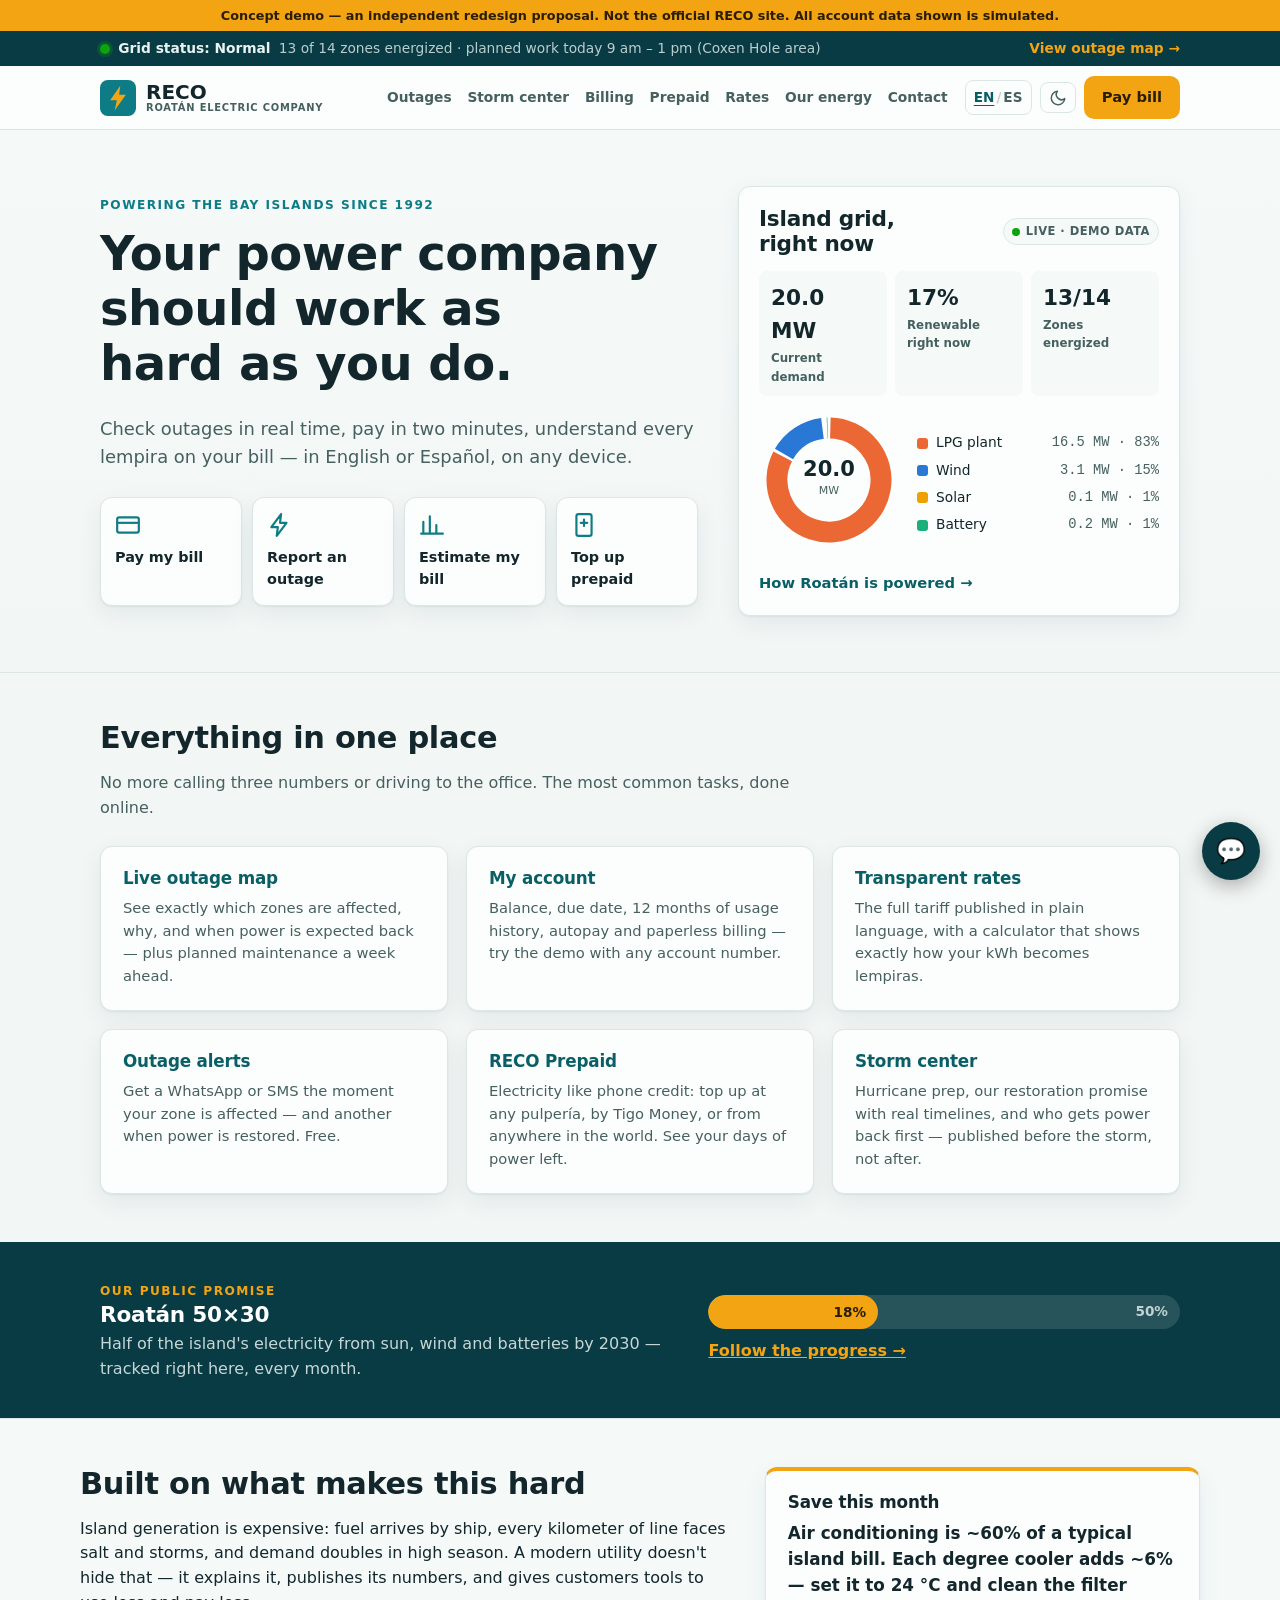
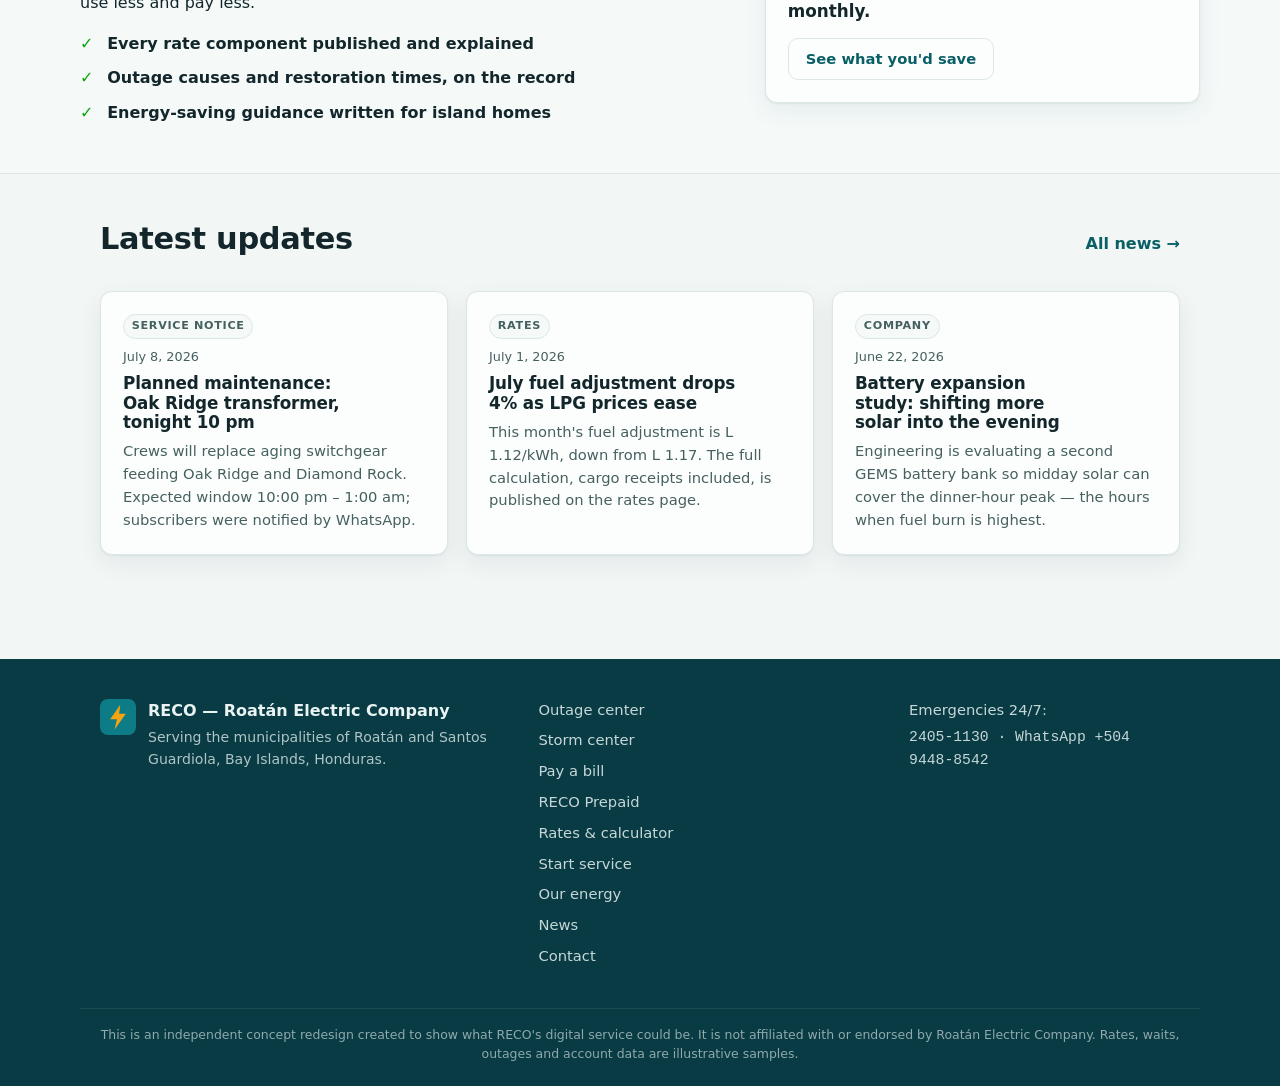
==== commit 108810cb: "Polish pass: WCAG contrast, mobile overflow, print styles, OG meta Audit-driven (axe-core across all" ====
--- a/index.html
+++ b/index.html
@@ -5,6 +5,11 @@
 <meta name="viewport" content="width=device-width, initial-scale=1">
 <title>RECO — Roatán Electric Company | Reimagined</title>
 <meta name="description" content="A concept redesign of the Roatán Electric Company website: bilingual, transparent, and built for the people of Roatán.">
+<meta property="og:title" content="RECO Reimagined — Roatán Electric Company">
+<meta property="og:description" content="Live outages, two-minute payments, prepaid like phone credit, storm center, and a bill you can finally understand. A concept demo for Roatán.">
+<meta property="og:type" content="website">
+<meta property="og:locale" content="es_HN">
+<meta property="og:locale:alternate" content="en_US">
 <link rel="icon" href="data:image/svg+xml,%3Csvg xmlns='http://www.w3.org/2000/svg' viewBox='0 0 32 32'%3E%3Crect width='32' height='32' rx='7' fill='%230E7C86'/%3E%3Cpath d='M18 5 9 18h6l-2 9 10-14h-6z' fill='%23F2A413'/%3E%3C/svg%3E">
 <link rel="stylesheet" href="styles.css">
 <link rel="manifest" href="manifest.json">
--- a/styles.css
+++ b/styles.css
@@ -188,7 +188,7 @@
 .brand { display: flex; align-items: center; gap: 10px; text-decoration: none; color: var(--ink); flex: none; }
 .brand-mark { width: 36px; height: 36px; flex: none; }
 .brand-text { font-family: var(--font-display); font-weight: 700; font-size: 1.25rem; line-height: 1.05; display: flex; flex-direction: column; }
-.brand-sub { font-size: .62rem; font-weight: 600; letter-spacing: .08em; text-transform: uppercase; color: var(--ink-3); }
+.brand-sub { font-size: .62rem; font-weight: 600; letter-spacing: .08em; text-transform: uppercase; color: var(--ink-2); }
 .main-nav { display: flex; gap: 2px; margin-left: auto; flex-wrap: wrap; }
 .main-nav a {
   text-decoration: none; color: var(--ink-2); font-weight: 600; font-size: .86rem;
@@ -203,8 +203,8 @@
   font-size: .85rem; font-weight: 700; display: inline-flex; align-items: center; gap: 2px;
 }
 .lang-toggle:hover, .theme-toggle:hover { color: var(--ink); border-color: var(--ink-3); }
-.lang-opt { opacity: .45; }
-.lang-opt.is-active { opacity: 1; color: var(--brand-strong); }
+.lang-opt { color: var(--ink-2); }
+.lang-opt.is-active { color: var(--brand-strong); text-decoration: underline; text-underline-offset: 3px; }
 .lang-sep { opacity: .3; }
 .nav-burger { display: none; }
 
@@ -248,6 +248,10 @@
 }
 .inner-card { margin-top: 18px; box-shadow: none; }
 .split { display: grid; grid-template-columns: 1.2fr .8fr; gap: 32px; align-items: start; }
+.split > *, .stack > *, .outage-layout > *, .rates-layout > *, .prepaid-layout > *,
+.fuel-layout > *, .energy-layout > *, .service-grid > * { min-width: 0; }
+.wa-chat, .coco-msgs { min-width: 0; }
+.wa-msg, .coco-msg, .bd-info, .wiz-rec p { overflow-wrap: anywhere; }
 .stack { display: grid; gap: 18px; align-content: start; }
 .text-link { font-weight: 700; }
 
@@ -304,7 +308,7 @@
   align-self: flex-start; font-size: .7rem; font-weight: 700; letter-spacing: .06em; text-transform: uppercase;
   padding: .25em .7em; border-radius: 99px; background: var(--card-2); border: 1px solid var(--line); color: var(--ink-2);
 }
-.news-item time { font-size: .8rem; color: var(--ink-3); }
+.news-item time { font-size: .8rem; color: var(--ink-2); }
 .news-item h3 { margin: 0; }
 .news-item p { font-size: .92rem; color: var(--ink-2); }
 
@@ -355,7 +359,7 @@
 }
 input::placeholder, textarea::placeholder { color: var(--ink-3); }
 input[type="range"] { padding: 0; accent-color: var(--brand); background: transparent; border: none; }
-.range-refs { display: flex; justify-content: space-between; font-size: .74rem; color: var(--ink-3); }
+.range-refs { display: flex; justify-content: space-between; font-size: .74rem; color: var(--ink-2); }
 .choices { display: flex; gap: 8px; flex-wrap: wrap; }
 .chip {
   display: inline-flex; align-items: center; gap: .45em;
@@ -672,7 +676,7 @@
 .pref-table input[type="checkbox"] { width: 18px; height: 18px; accent-color: var(--brand); }
 .pref-table td:nth-child(n+2), .pref-table th:nth-child(n+2) { text-align: center; }
 .pref-foot { display: flex; align-items: center; gap: 10px; flex-wrap: wrap; margin-top: 14px; }
-.pref-foot select { width: auto; }
+.pref-foot select { width: auto; max-width: 100%; min-width: 0; flex: 1 1 220px; }
 .pref-foot .btn { margin-left: auto; }
 
 /* ---------- interactive bill doc ---------- */
@@ -767,7 +771,7 @@
 }
 .plan-desc { font-size: .88rem; color: var(--ink-2); flex-grow: 1; }
 .plan-price { font-family: var(--font-display); font-size: 1.5rem; font-weight: 800; color: var(--brand-strong); }
-.plan-per { font-size: .78rem; color: var(--ink-3); }
+.plan-per { font-size: .78rem; color: var(--ink-2); }
 .plan-best {
   margin-top: 8px; font-size: .8rem; font-weight: 700;
   background: var(--card-2); border-radius: 99px; padding: .35em .9em; align-self: flex-start;
@@ -833,7 +837,7 @@
 .proj-dates { display: flex; gap: 8px; flex-wrap: wrap; margin-bottom: 12px; }
 .proj-date {
   font-size: .78rem; font-weight: 700; padding: .3em .8em; border-radius: 99px;
-  background: var(--card-2); border: 1px solid var(--line); color: var(--ink-3);
+  background: var(--card-2); border: 1px solid var(--line); color: var(--ink-2);
 }
 .proj-date.done { color: var(--ok); border-color: color-mix(in srgb, var(--ok) 40%, var(--line)); }
 .proj-date.next { color: var(--accent-ink); background: var(--accent); border-color: var(--accent); }
@@ -844,7 +848,7 @@
 .pf-step {
   flex: 1; display: flex; align-items: center; gap: 8px;
   padding: 8px 10px; border-radius: var(--radius-sm);
-  background: var(--card-2); color: var(--ink-3); font-size: .82rem; font-weight: 700;
+  background: var(--card-2); color: var(--ink-2); font-size: .82rem; font-weight: 700;
   transition: background .25s ease, color .25s ease;
 }
 .pf-step i {
@@ -934,6 +938,19 @@
   max-width: 240px;
 }
 .viz-tooltip strong { color: #fff; }
+
+/* ---------- print ---------- */
+@media print {
+  .demo-note, .status-strip, .site-header, .site-footer, .coco-fab, .coco-panel,
+  .viz-tooltip, .bd-foot, .pf-steps, .header-actions, .quick-actions { display: none !important; }
+  body { background: #fff; color: #000; }
+  .card { box-shadow: none; border: 1px solid #bbb; break-inside: avoid; }
+  .page { min-height: 0; }
+  a { text-decoration: none; color: inherit; }
+  .reveal { opacity: 1 !important; transform: none !important; }
+  .chart-anim .grow { transform: none !important; animation: none !important; }
+  .bill-doc.in .bd-seg, .bd-seg { width: var(--w) !important; }
+}
 
 /* ---------- responsive ---------- */
 @media (min-width: 961px) {
@@ -973,6 +990,12 @@
 @media (max-width: 560px) {
   .feature-grid, .news-grid, .why-grid, .contact-grid, .offices, .pay-grid, .form-2col,
   .ready-grid, .score-grid, .bd-comp-grid { grid-template-columns: 1fr; }
+  .brand-sub { display: none; }
+  .brand-text { font-size: 1.15rem; }
+  .header-inner { padding: 10px 12px; gap: 6px; }
+  .lang-toggle, .theme-toggle { padding: .42em .45em; }
+  .pf-step { justify-content: center; padding: 8px 4px; }
+  .pf-step span { display: none; }
   .fan-discount { margin-left: 0; width: 100%; }
   .bd-split { flex-direction: column; }
   .plan-grid { grid-template-columns: 1fr; }
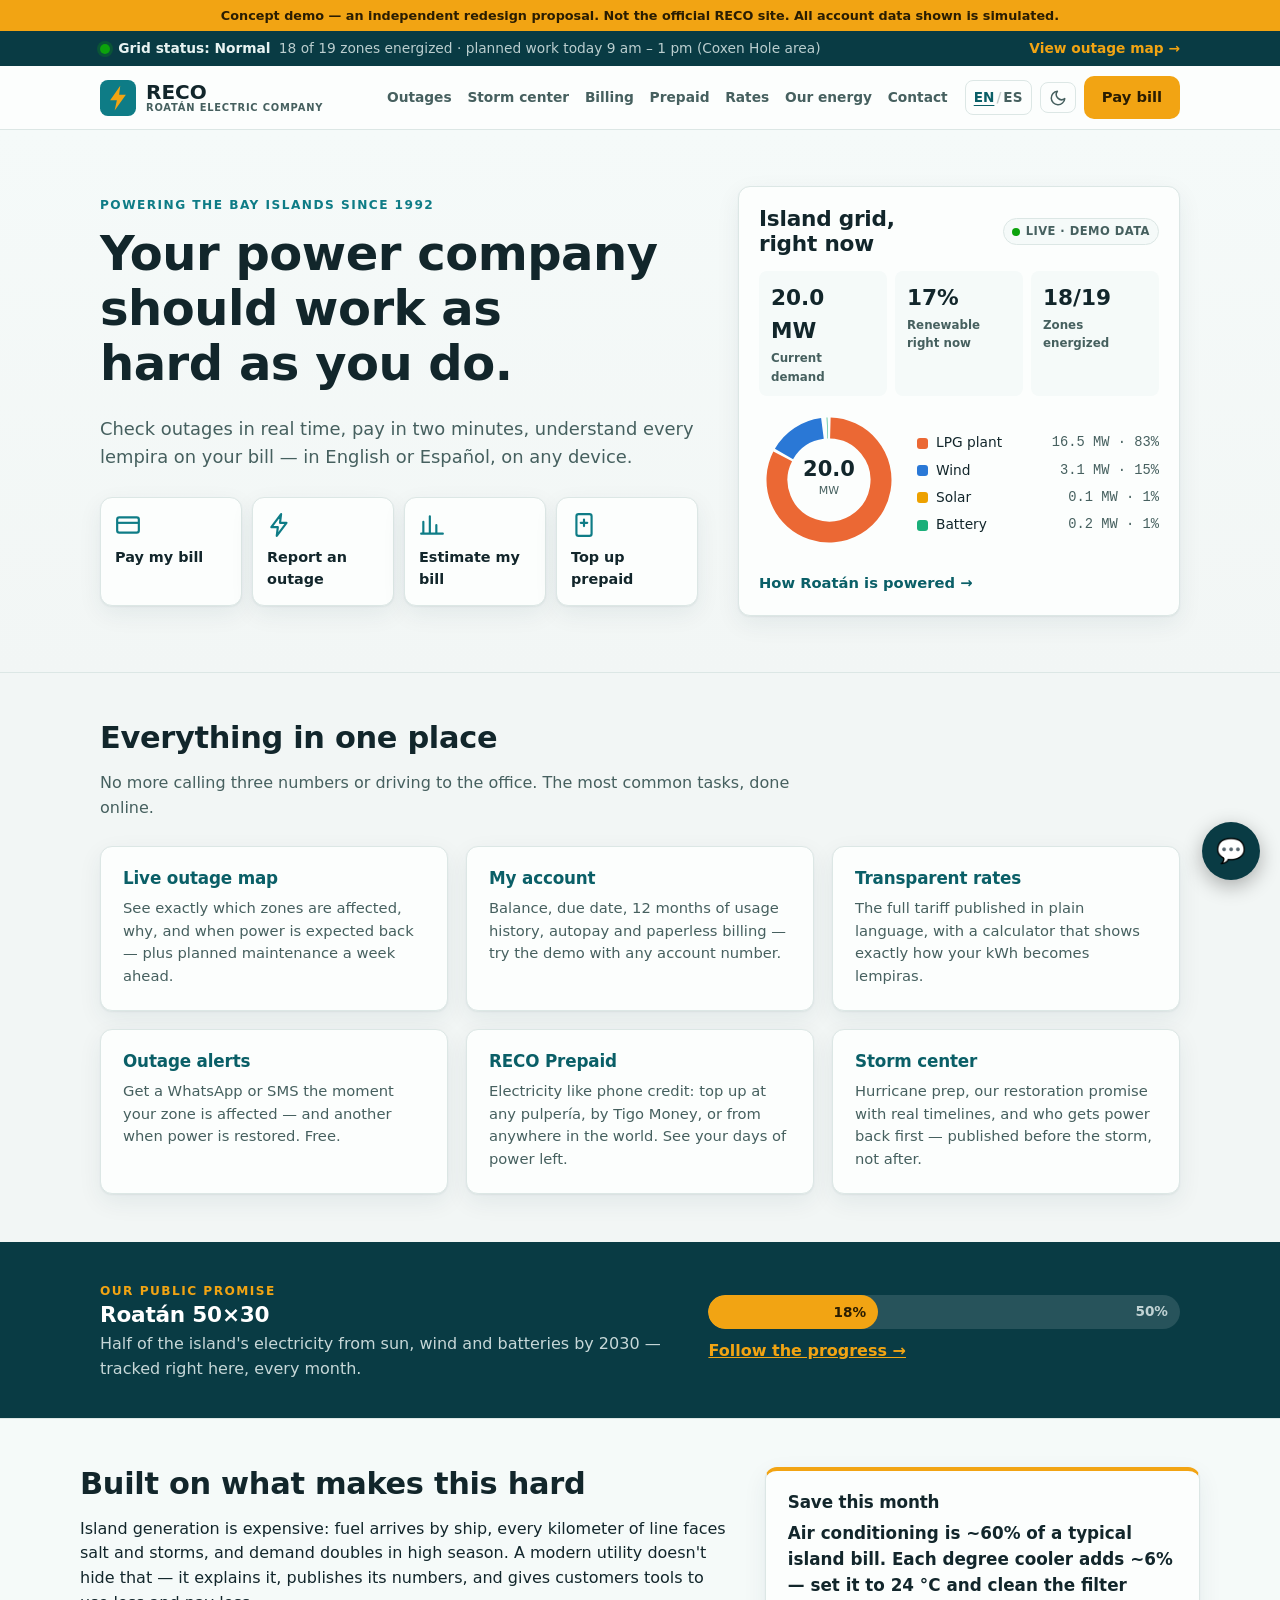
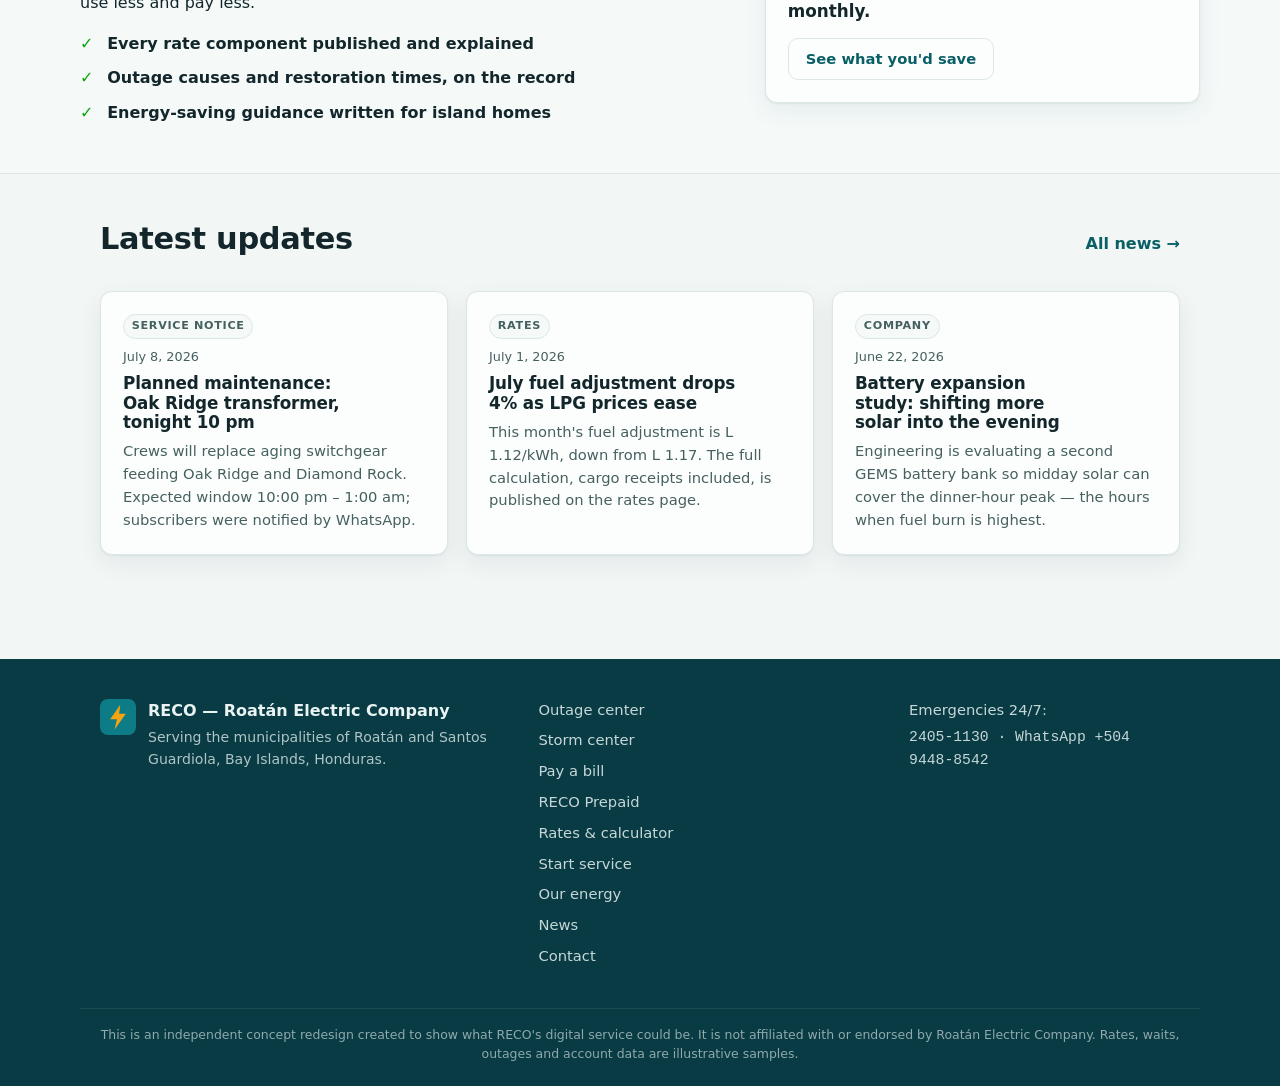
==== commit a43c8264: "Map: landmarks, 5 new communities, zoom-decluttering, zone trace mode - Landmarks (airport, Port of " ====
--- a/index.html
+++ b/index.html
@@ -30,7 +30,7 @@
   <a href="#/outages" class="status-strip-inner">
     <span class="status-dot ok" aria-hidden="true"></span>
     <strong data-en="Grid status: Normal" data-es="Estado de la red: Normal">Grid status: Normal</strong>
-    <span class="status-detail" data-en="13 of 14 zones energized · planned work today 9 am – 1 pm (Coxen Hole area)" data-es="13 de 14 zonas energizadas · trabajo programado hoy 9 am – 1 pm (zona de Coxen Hole)">13 of 14 zones energized · planned work today 9 am – 1 pm (Coxen Hole area)</span>
+    <span class="status-detail" data-en="18 of 19 zones energized · planned work today 9 am – 1 pm (Coxen Hole area)" data-es="18 de 19 zonas energizadas · trabajo programado hoy 9 am – 1 pm (zona de Coxen Hole)">18 of 19 zones energized · planned work today 9 am – 1 pm (Coxen Hole area)</span>
     <span class="status-link" data-en="View outage map →" data-es="Ver mapa de cortes →">View outage map →</span>
   </a>
 </div>
@@ -116,7 +116,7 @@
             <span class="stat-label" data-en="Renewable right now" data-es="Renovable ahora">Renewable right now</span>
           </div>
           <div class="stat">
-            <span class="stat-value" id="stat-zones">13/14</span>
+            <span class="stat-value" id="stat-zones">18/19</span>
             <span class="stat-label" data-en="Zones energized" data-es="Zonas energizadas">Zones energized</span>
           </div>
         </div>
@@ -212,7 +212,7 @@
 <section class="page" id="page-outages" data-page="outages" hidden>
   <div class="page-head">
     <h1 data-en="Outage center" data-es="Centro de cortes">Outage center</h1>
-    <p data-en="Live status for all 14 service zones. Updated as crews report from the field. (Demo data.)" data-es="Estado en vivo de las 14 zonas de servicio. Actualizado conforme reportan las cuadrillas. (Datos demo.)">Live status for all 14 service zones. Updated as crews report from the field. (Demo data.)</p>
+    <p data-en="Live status for all 19 communities. Zoom the map for landmarks and smaller communities. (Demo data.)" data-es="Estado en vivo de las 19 comunidades. Acerque el mapa para ver puntos de referencia y comunidades pequeñas. (Datos demo.)">Live status for all 19 communities. Zoom the map for landmarks and smaller communities. (Demo data.)</p>
   </div>
 
   <div class="section">
--- a/styles.css
+++ b/styles.css
@@ -325,7 +325,44 @@
 /* ---------- outage page ---------- */
 .outage-layout { display: grid; grid-template-columns: 1.1fr .9fr; gap: 24px; align-items: start; }
 .map-card h2 { margin-bottom: 4px; }
-.island-map svg { width: 100%; height: auto; display: block; }
+.island-map { position: relative; }
+.island-map svg {
+  width: 100%; height: auto; display: block;
+  background: color-mix(in srgb, var(--s-wind) 9%, var(--card));
+  border-radius: 14px;
+  cursor: grab; touch-action: none;
+}
+.island-map svg:active { cursor: grabbing; }
+.map-zoom {
+  position: absolute; top: 10px; right: 10px;
+  display: flex; flex-direction: column; gap: 4px;
+}
+.map-zoom button {
+  width: 34px; height: 34px; border-radius: 8px;
+  border: 1px solid var(--line); background: var(--card); color: var(--ink);
+  font-size: 1.1rem; font-weight: 700; cursor: pointer; line-height: 1;
+  box-shadow: var(--shadow);
+}
+.map-zoom button:hover { border-color: var(--brand); color: var(--brand-strong); }
+#lm-layer, .zone-dot.z-minor { transition: opacity .35s ease; }
+.landmark { cursor: help; }
+.trace-panel {
+  position: absolute; left: 10px; bottom: 10px; z-index: 5;
+  display: flex; gap: 8px; align-items: center;
+  background: var(--deep); color: var(--deep-ink);
+  border-radius: 10px; padding: 8px 12px; font-size: .8rem;
+  box-shadow: var(--shadow);
+}
+.trace-panel button {
+  font: inherit; font-weight: 700; cursor: pointer;
+  background: var(--accent); color: var(--accent-ink);
+  border: none; border-radius: 6px; padding: .35em .7em;
+}
+.z-dot.z-focus { animation: z-pop 1s ease; }
+@keyframes z-pop { 0% { stroke-width: 2; } 30% { stroke-width: 10; } 100% { stroke-width: 2; } }
+.oe-map-link { font-size: .8rem; font-weight: 700; color: var(--brand-strong); margin-top: 4px; }
+.outage-event { cursor: pointer; transition: border-color .15s ease, background .15s ease; }
+.outage-event:hover { border-color: var(--brand); background: var(--card-2); }
 .map-key { display: flex; gap: 18px; flex-wrap: wrap; margin-top: 10px; font-size: .84rem; color: var(--ink-2); }
 .key-item { display: inline-flex; align-items: center; gap: 6px; }
 .key-dot { width: 10px; height: 10px; border-radius: 50%; display: inline-block; flex: none; }
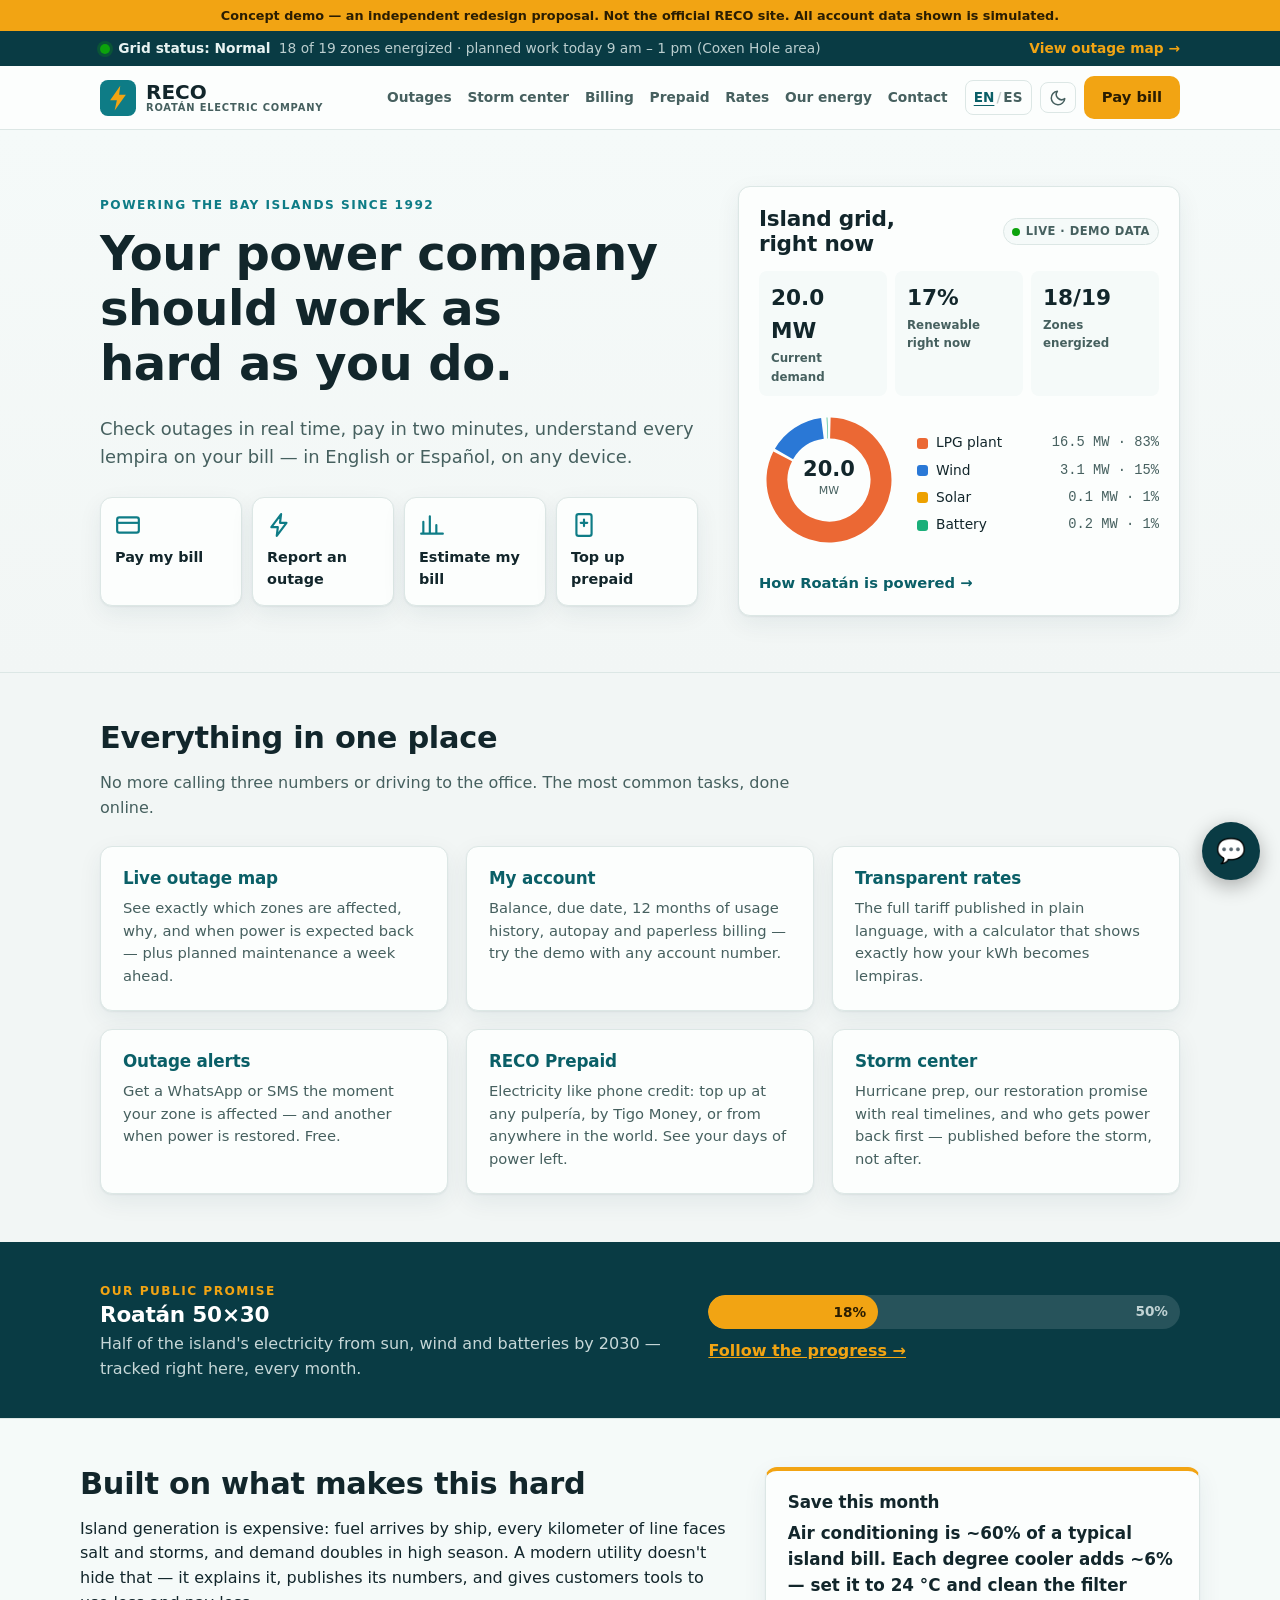
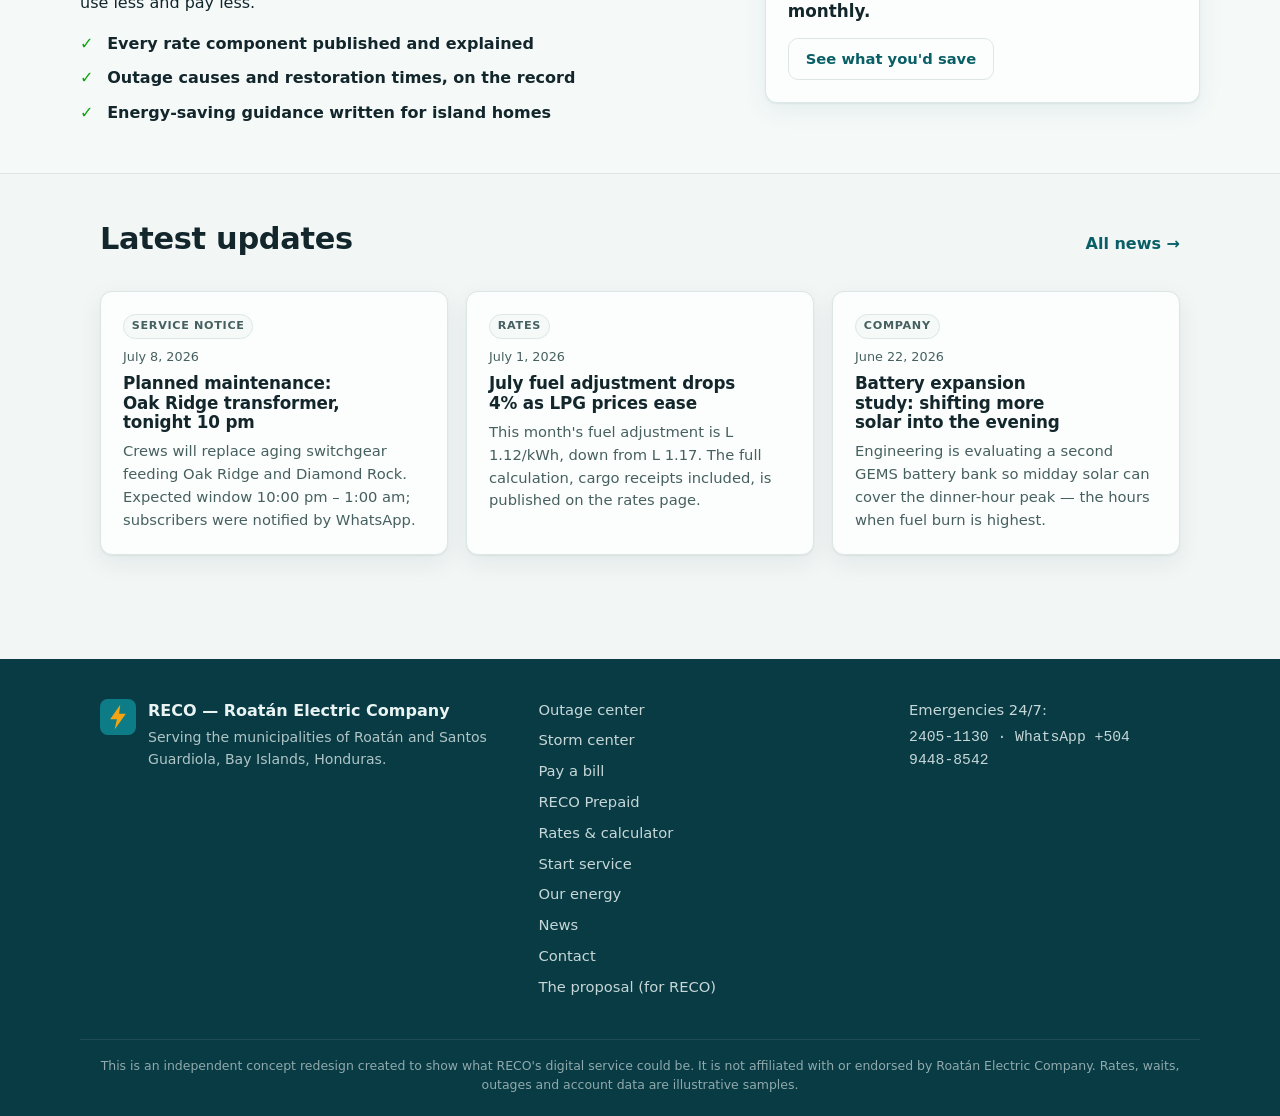
==== commit cf505fac: "Rebuild service & news pages, add flex events, savings simulator, and RECO pitch page - Start servic" ====
--- a/index.html
+++ b/index.html
@@ -1031,6 +1031,25 @@
     <p class="muted small" data-en="The shadow-bill idea: before you switch, we compute every plan against your actual meter history — the way ConEd and Octopus do — so nobody switches blind." data-es="La idea de la factura sombra: antes de cambiarse, calculamos cada plan contra su historial real del medidor — como lo hacen ConEd y Octopus — para que nadie cambie a ciegas.">The shadow-bill idea: before you switch, we compute every plan against your actual meter history — the way ConEd and Octopus do — so nobody switches blind.</p>
   </div>
 
+  <div class="section section-alt" id="whatif">
+    <h2 class="section-title" data-en="What would actually save you money?" data-es="¿Qué le ahorraría dinero de verdad?">What would actually save you money?</h2>
+    <p class="section-lede" data-en="Flip the switches and watch a real 1,011 kWh bill shrink. These are the five levers that matter in an island home — computed on the real tariff." data-es="Active los interruptores y vea encogerse una factura real de 1,011 kWh. Estas son las cinco palancas que importan en un hogar isleño — calculadas con la tarifa real.">Flip the switches and watch a real 1,011 kWh bill shrink. These are the five levers that matter in an island home — computed on the real tariff.</p>
+    <div class="card sim-card">
+      <div class="sim-rows">
+        <label class="switch-row sim-row"><span data-en="❄️ AC one degree warmer (24 → 25 °C)" data-es="❄️ Aire un grado más cálido (24 → 25 °C)">❄️ AC one degree warmer (24 → 25 °C)</span><span class="sim-amt mono">− L 291</span><input type="checkbox" class="switch sim-opt" data-save="291"></label>
+        <label class="switch-row sim-row"><span data-en="🕛 Laundry &amp; pump moved to midday (Midday Saver)" data-es="🕛 Lavandería y bomba al mediodía (Ahorro de Mediodía)">🕛 Laundry &amp; pump moved to midday (Midday Saver)</span><span class="sim-amt mono">− L 330</span><input type="checkbox" class="switch sim-opt" data-save="330"></label>
+        <label class="switch-row sim-row"><span data-en="🧊 Fridge door seal replaced" data-es="🧊 Sello del refrigerador reemplazado">🧊 Fridge door seal replaced</span><span class="sim-amt mono">− L 218</span><input type="checkbox" class="switch sim-opt" data-save="218"></label>
+        <label class="switch-row sim-row"><span data-en="🚿 Water heater on a 2-hour timer" data-es="🚿 Calentador con temporizador de 2 horas">🚿 Water heater on a 2-hour timer</span><span class="sim-amt mono">− L 211</span><input type="checkbox" class="switch sim-opt" data-save="211"></label>
+        <label class="switch-row sim-row"><span data-en="📱 Switch to prepaid (the see-your-balance effect)" data-es="📱 Cambiarse a prepago (el efecto de ver su saldo)">📱 Switch to prepaid (the see-your-balance effect)</span><span class="sim-amt mono">− L 700</span><input type="checkbox" class="switch sim-opt" data-save="700"></label>
+      </div>
+      <div class="sim-result">
+        <div class="sim-bar" aria-hidden="true"><div class="sim-fill" id="sim-fill" style="width:100%"><span id="sim-newbill" class="mono">L 8,809</span></div></div>
+        <p class="sim-verdict" id="sim-verdict" aria-live="polite"></p>
+      </div>
+      <p class="muted small" data-en="Estimates on the real May 2026 bill; savings overlap a little in real life, so treat the total as a good guess, not a promise." data-es="Estimaciones sobre la factura real de mayo 2026; en la vida real los ahorros se traslapan un poco, así que tome el total como una buena aproximación, no una promesa.">Estimates on the real May 2026 bill; savings overlap a little in real life, so treat the total as a good guess, not a promise.</p>
+    </div>
+  </div>
+
   <div class="section section-alt" id="fuel">
     <h2 class="section-title" data-en="The fuel adjustment, opened up" data-es="El ajuste por combustible, al descubierto">The fuel adjustment, opened up</h2>
     <p class="section-lede" data-en="RECO makes no profit on fuel. It is a pass-through cost: what the ship charges is what you pay, split across every kWh. Here is the actual math, published every month." data-es="RECO no gana nada con el combustible. Es un costo trasladado: lo que cobra el barco es lo que usted paga, repartido entre cada kWh. Aquí está el cálculo real, publicado cada mes.">RECO makes no profit on fuel. It is a pass-through cost: what the ship charges is what you pay, split across every kWh. Here is the actual math, published every month.</p>
@@ -1098,54 +1117,69 @@
 <section class="page" id="page-service" data-page="service" hidden>
   <div class="page-head">
     <h1 data-en="Start, move, or end service" data-es="Iniciar, trasladar o cancelar servicio">Start, move, or end service</h1>
-    <p data-en="Know the requirements before you start, submit everything online, and track your request — no repeat trips to the office." data-es="Conozca los requisitos antes de empezar, envíe todo en línea y dé seguimiento a su solicitud — sin viajes repetidos a la oficina.">Know the requirements before you start, submit everything online, and track your request — no repeat trips to the office.</p>
-  </div>
-
-  <div class="section">
-    <div class="service-grid">
-      <div class="card">
-        <h2 data-en="New connection" data-es="Conexión nueva">New connection</h2>
-        <ol class="steps">
-          <li>
-            <strong data-en="Gather documents" data-es="Reúna sus documentos">Gather documents</strong>
-            <span data-en="ID or passport, proof of property or lease, and a site sketch or pin on the map." data-es="Identidad o pasaporte, constancia de propiedad o alquiler, y un croquis o pin en el mapa.">ID or passport, proof of property or lease, and a site sketch or pin on the map.</span>
-          </li>
-          <li>
-            <strong data-en="Apply online" data-es="Solicite en línea">Apply online</strong>
-            <span data-en="Upload photos of your documents — 10 minutes, from your phone." data-es="Suba fotos de sus documentos — 10 minutos, desde su teléfono.">Upload photos of your documents — 10 minutes, from your phone.</span>
-          </li>
-          <li>
-            <strong data-en="Site inspection" data-es="Inspección del sitio">Site inspection</strong>
-            <span data-en="A technician visits within 5 business days and confirms the connection cost up front." data-es="Un técnico visita en un máximo de 5 días hábiles y confirma el costo de conexión por adelantado.">A technician visits within 5 business days and confirms the connection cost up front.</span>
-          </li>
-          <li>
-            <strong data-en="Meter installed" data-es="Medidor instalado">Meter installed</strong>
-            <span data-en="Pay the quoted fee online; installation is scheduled within 10 business days." data-es="Pague la cotización en línea; la instalación se programa en un máximo de 10 días hábiles.">Pay the quoted fee online; installation is scheduled within 10 business days.</span>
-          </li>
-        </ol>
-        <button class="btn btn-primary" type="button" data-demo-alert data-en="Start application (demo)" data-es="Iniciar solicitud (demo)">Start application (demo)</button>
-      </div>
-      <div class="stack">
-        <div class="card">
-          <h2 data-en="Transfer or move" data-es="Traspaso o traslado">Transfer or move</h2>
-          <p data-en="Moving house or taking over an account? Transfer service to your name online with your ID and the account number — the balance history stays with the old holder, not you." data-es="¿Se muda o asume una cuenta? Traspase el servicio a su nombre en línea con su identidad y el número de cuenta — el historial de saldo queda con el titular anterior, no con usted.">Moving house or taking over an account? Transfer service to your name online with your ID and the account number — the balance history stays with the old holder, not you.</p>
-          <button class="btn btn-ghost" type="button" data-demo-alert data-en="Request transfer (demo)" data-es="Solicitar traspaso (demo)">Request transfer (demo)</button>
-        </div>
-        <div class="card">
-          <h2 data-en="For contractors &amp; developers" data-es="Para contratistas y desarrolladores">For contractors &amp; developers</h2>
-          <p data-en="Technical standards, service specifications, and bulk connection requests for construction projects in Roatán and Santos Guardiola." data-es="Normas técnicas, especificaciones de servicio y solicitudes de conexión múltiple para proyectos de construcción en Roatán y Santos Guardiola.">Technical standards, service specifications, and bulk connection requests for construction projects in Roatán and Santos Guardiola.</p>
-          <button class="btn btn-ghost" type="button" data-demo-alert data-en="Contractor portal (demo)" data-es="Portal de contratistas (demo)">Contractor portal (demo)</button>
-        </div>
-        <div class="card">
-          <h2 data-en="Track a request" data-es="Seguimiento de solicitud">Track a request</h2>
-          <form class="form form-inline" id="track-form">
-            <label class="visually-hidden" for="track-id" data-en="Request number" data-es="Número de solicitud">Request number</label>
-            <input id="track-id" type="text" placeholder="REQ-2026-0148">
-            <button class="btn btn-primary" type="submit" data-en="Track" data-es="Buscar">Track</button>
-          </form>
-          <div id="track-result" hidden></div>
-        </div>
-      </div>
+    <p data-en="Tell us which one you are and we'll show exactly what you need — before you drive anywhere." data-es="Díganos cuál es su caso y le mostramos exactamente lo que necesita — antes de manejar a ningún lado.">Tell us which one you are and we'll show exactly what you need — before you drive anywhere.</p>
+  </div>
+
+  <div class="section svc-page">
+    <div class="svc-tabs" role="tablist" aria-label="Service type">
+      <button class="svc-tab is-on" role="tab" aria-selected="true" data-svc="new">
+        <span class="svc-tab-icon" aria-hidden="true">🏠</span>
+        <strong data-en="I'm building or need a new connection" data-es="Estoy construyendo o necesito conexión nueva">I'm building or need a new connection</strong>
+      </button>
+      <button class="svc-tab" role="tab" aria-selected="false" data-svc="move">
+        <span class="svc-tab-icon" aria-hidden="true">📦</span>
+        <strong data-en="I'm moving or taking over an account" data-es="Me mudo o asumo una cuenta">I'm moving or taking over an account</strong>
+      </button>
+      <button class="svc-tab" role="tab" aria-selected="false" data-svc="pro">
+        <span class="svc-tab-icon" aria-hidden="true">👷</span>
+        <strong data-en="I'm a contractor or developer" data-es="Soy contratista o desarrollador">I'm a contractor or developer</strong>
+      </button>
+      <button class="svc-tab" role="tab" aria-selected="false" data-svc="track">
+        <span class="svc-tab-icon" aria-hidden="true">🔎</span>
+        <strong data-en="I already applied — where is it?" data-es="Ya solicité — ¿dónde va?">I already applied — where is it?</strong>
+      </button>
+    </div>
+
+    <div class="svc-panel" id="svc-new" role="tabpanel">
+      <div class="svc-req card">
+        <h3 data-en="Have these three things ready" data-es="Tenga listas estas tres cosas">Have these three things ready</h3>
+        <ul class="check-list">
+          <li data-en="Your ID or passport (a phone photo is fine)" data-es="Su identidad o pasaporte (una foto del celular sirve)">Your ID or passport (a phone photo is fine)</li>
+          <li data-en="Proof of property or your lease" data-es="Constancia de propiedad o su contrato de alquiler">Proof of property or your lease</li>
+          <li data-en="A pin on the map of where the meter goes" data-es="Un pin en el mapa de dónde va el medidor">A pin on the map of where the meter goes</li>
+        </ul>
+      </div>
+      <ol class="steps steps-row svc-steps">
+        <li><strong data-en="Apply online" data-es="Solicite en línea">Apply online</strong><span data-en="10 minutes from your phone — no office visit." data-es="10 minutos desde su teléfono — sin ir a la oficina.">10 minutes from your phone — no office visit.</span></li>
+        <li><strong data-en="Inspection in ≤ 5 days" data-es="Inspección en ≤ 5 días">Inspection in ≤ 5 days</strong><span data-en="A technician visits and quotes the exact cost up front — in writing." data-es="Un técnico visita y cotiza el costo exacto por adelantado — por escrito.">A technician visits and quotes the exact cost up front — in writing.</span></li>
+        <li><strong data-en="Meter in ≤ 10 days" data-es="Medidor en ≤ 10 días">Meter in ≤ 10 days</strong><span data-en="Pay the quote online; installation is scheduled and tracked." data-es="Pague la cotización en línea; la instalación se programa y se rastrea.">Pay the quote online; installation is scheduled and tracked.</span></li>
+      </ol>
+      <button class="btn btn-primary" type="button" data-demo-alert data-en="Start my application (demo)" data-es="Iniciar mi solicitud (demo)">Start my application (demo)</button>
+    </div>
+
+    <div class="svc-panel" id="svc-move" role="tabpanel" hidden>
+      <p data-en="Transfer the account to your name online with your ID and the account number from any bill at the property. The old holder's balance history stays with them — you start clean, and the lights never blink." data-es="Traspase la cuenta a su nombre en línea con su identidad y el número de cuenta de cualquier factura de la propiedad. El historial de saldo del titular anterior se queda con él — usted empieza limpio, y la luz nunca parpadea.">Transfer the account to your name online with your ID and the account number from any bill at the property. The old holder's balance history stays with them — you start clean, and the lights never blink.</p>
+      <p class="muted small" data-en="Moving out instead? Final reading on the day you choose, deposit (if any) refunded to your account." data-es="¿Se muda y se va? Lectura final el día que elija, y el depósito (si existe) se devuelve a su cuenta.">Moving out instead? Final reading on the day you choose, deposit (if any) refunded to your account.</p>
+      <button class="btn btn-primary" type="button" data-demo-alert data-en="Request a transfer (demo)" data-es="Solicitar traspaso (demo)">Request a transfer (demo)</button>
+    </div>
+
+    <div class="svc-panel" id="svc-pro" role="tabpanel" hidden>
+      <p data-en="Building in Roatán or Santos Guardiola? Get the technical standards before you pour concrete, request multiple connections in one application, and schedule inspections online." data-es="¿Construyendo en Roatán o Santos Guardiola? Obtenga las normas técnicas antes de fundir concreto, solicite varias conexiones en una sola solicitud y programe inspecciones en línea.">Building in Roatán or Santos Guardiola? Get the technical standards before you pour concrete, request multiple connections in one application, and schedule inspections online.</p>
+      <div class="doc-list">
+        <button class="doc-row" type="button" data-demo-alert><span>📄</span><span data-en="Service entrance standards (PDF)" data-es="Normas de acometida (PDF)">Service entrance standards (PDF)</span></button>
+        <button class="doc-row" type="button" data-demo-alert><span>📄</span><span data-en="Transformer & load requirements (PDF)" data-es="Requisitos de transformador y carga (PDF)">Transformer &amp; load requirements (PDF)</span></button>
+        <button class="doc-row" type="button" data-demo-alert><span>📐</span><span data-en="Bulk connection application" data-es="Solicitud de conexión múltiple">Bulk connection application</span></button>
+      </div>
+    </div>
+
+    <div class="svc-panel" id="svc-track" role="tabpanel" hidden>
+      <form class="form form-inline" id="track-form">
+        <label class="visually-hidden" for="track-id" data-en="Request number" data-es="Número de solicitud">Request number</label>
+        <input id="track-id" type="text" placeholder="REQ-2026-0148">
+        <button class="btn btn-primary" type="submit" data-en="Track" data-es="Buscar">Track</button>
+      </form>
+      <div id="track-result" hidden></div>
+      <p class="muted small" data-en="Your request number is in the confirmation WhatsApp/email. Try any number for the demo." data-es="Su número de solicitud está en el WhatsApp/correo de confirmación. Pruebe cualquier número para la demo.">Your request number is in the confirmation WhatsApp/email. Try any number for the demo.</p>
     </div>
   </div>
 </section>
@@ -1231,6 +1265,28 @@
     </div>
   </div>
 
+  <div class="section" id="flex-events">
+    <h2 class="section-title" data-en="Get paid to help the grid" data-es="Gane dinero por ayudar a la red">Get paid to help the grid</h2>
+    <p class="section-lede" data-en="The evening peak runs on the island's most expensive fuel. Sometimes it's cheaper to pay you than to burn it — so we do." data-es="El pico de la noche corre con el combustible más caro de la isla. A veces sale más barato pagarle a usted que quemarlo — así que lo hacemos.">The evening peak runs on the island's most expensive fuel. Sometimes it's cheaper to pay you than to burn it — so we do.</p>
+    <div class="event-grid">
+      <div class="card event-card">
+        <span class="event-when mono" data-en="Thu Jul 16 · 6–9 pm" data-es="Jue 16 jul · 6–9 pm">Thu Jul 16 · 6–9 pm</span>
+        <h3 data-en="⚡ Power Hour" data-es="⚡ Hora de Poder">⚡ Power Hour</h3>
+        <p data-en="Use less than your typical evening — delay laundry, nudge the AC one degree — and earn credit for every kWh you don't use. Measured against your own normal; no penalty if life gets in the way." data-es="Consuma menos que su noche típica — atrase la lavadora, suba el aire un grado — y gane crédito por cada kWh que no use. Medido contra su propio consumo normal; sin castigo si la vida se complica.">Use less than your typical evening — delay laundry, nudge the AC one degree — and earn credit for every kWh you don't use. Measured against your own normal; no penalty if life gets in the way.</p>
+        <span class="event-reward" data-en="Earn L 2 per kWh saved" data-es="Gane L 2 por kWh ahorrado">Earn L 2 per kWh saved</span>
+        <button class="btn btn-primary" type="button" data-demo-alert data-en="Count me in (demo)" data-es="Cuenten conmigo (demo)">Count me in (demo)</button>
+      </div>
+      <div class="card event-card sunny">
+        <span class="event-when mono" data-en="Sun Jul 19 · 12–2 pm" data-es="Dom 19 jul · 12–2 pm">Sun Jul 19 · 12–2 pm</span>
+        <h3 data-en="☀️ Sunny Sunday" data-es="☀️ Domingo Soleado">☀️ Sunny Sunday</h3>
+        <p data-en="When midday solar overflows, we'd rather give it away than waste it. Run the washer, charge everything, make ice — every kWh above your usual is free." data-es="Cuando el sol del mediodía sobra, preferimos regalarlo antes que desperdiciarlo. Ponga la lavadora, cargue todo, haga hielo — cada kWh por encima de lo usual es gratis.">When midday solar overflows, we'd rather give it away than waste it. Run the washer, charge everything, make ice — every kWh above your usual is free.</p>
+        <span class="event-reward" data-en="Extra use is FREE" data-es="El consumo extra es GRATIS">Extra use is FREE</span>
+        <button class="btn btn-primary" type="button" data-demo-alert data-en="Remind me (demo)" data-es="Recuérdenmelo (demo)">Remind me (demo)</button>
+      </div>
+    </div>
+    <p class="muted small" data-en="Modeled on Octopus Energy's Saving Sessions and Free Electricity Sessions (UK) — over a million customers joined, because it's a pure win." data-es="Basado en las Saving Sessions y sesiones de electricidad gratis de Octopus Energy (Reino Unido) — más de un millón de clientes se unieron, porque todos ganan.">Modeled on Octopus Energy's Saving Sessions and Free Electricity Sessions (UK) — over a million customers joined, because it's a pure win.</p>
+  </div>
+
   <div class="section" id="promise5030">
     <h2 class="section-title" data-en="Roatán 50×30 — the promise, tracked" data-es="Roatán 50×30 — la promesa, con seguimiento">Roatán 50×30 — the promise, tracked</h2>
     <p class="section-lede" data-en="Half the island's electricity from renewables by 2030. A public, dated commitment — updated monthly, in the open, whether the news is good or bad." data-es="La mitad de la electricidad de la isla de fuentes renovables para 2030. Un compromiso público con fecha — actualizado cada mes, a la vista, sea buena o mala la noticia.">Half the island's electricity from renewables by 2030. A public, dated commitment — updated monthly, in the open, whether the news is good or bad.</p>
@@ -1264,16 +1320,20 @@
 <section class="page" id="page-news" data-page="news" hidden>
   <div class="page-head">
     <h1 data-en="News &amp; announcements" data-es="Noticias y anuncios">News &amp; announcements</h1>
-    <p data-en="Service notices, planned maintenance, rate updates, and company news — searchable and in both languages." data-es="Avisos de servicio, mantenimientos programados, actualizaciones de tarifas y noticias — con buscador y en ambos idiomas.">Service notices, planned maintenance, rate updates, and company news — searchable and in both languages.</p>
-  </div>
-  <div class="section">
-    <div class="news-filter" role="group" aria-label="Filter news">
-      <button class="chip is-active" data-newsfilter="all" data-en="All" data-es="Todas">All</button>
-      <button class="chip" data-newsfilter="notice" data-en="Service notices" data-es="Avisos de servicio">Service notices</button>
-      <button class="chip" data-newsfilter="rates" data-en="Rates" data-es="Tarifas">Rates</button>
-      <button class="chip" data-newsfilter="company" data-en="Company" data-es="Empresa">Company</button>
-    </div>
-    <div class="news-grid" id="news-list"></div>
+    <p data-en="What's happening right now, and the running record — because a utility that writes things down is a utility you can hold to its word." data-es="Lo que pasa ahora mismo, y el registro continuo — porque a una empresa que deja las cosas por escrito se le puede tomar la palabra.">What's happening right now, and the running record — because a utility that writes things down is a utility you can hold to its word.</p>
+  </div>
+  <div class="section news-page">
+    <div id="news-now"></div>
+    <div class="section-head-row news-rec-head">
+      <h2 class="section-title" data-en="The record" data-es="El registro">The record</h2>
+      <div class="news-filter" role="group" aria-label="Filter news">
+        <button class="chip is-active" data-newsfilter="all" data-en="All" data-es="Todas">All</button>
+        <button class="chip" data-newsfilter="notice" data-en="Service notices" data-es="Avisos de servicio">Service notices</button>
+        <button class="chip" data-newsfilter="rates" data-en="Rates" data-es="Tarifas">Rates</button>
+        <button class="chip" data-newsfilter="company" data-en="Company" data-es="Empresa">Company</button>
+      </div>
+    </div>
+    <div id="news-list" class="news-tl"></div>
   </div>
 </section>
 
@@ -1283,127 +1343,160 @@
 <section class="page" id="page-contact" data-page="contact" hidden>
   <div class="page-head">
     <h1 data-en="Talk to a human" data-es="Hable con una persona">Talk to a human</h1>
-    <p data-en="Real people, published hours, and answers in writing. Emergencies are answered 24/7." data-es="Personas reales, horarios publicados y respuestas por escrito. Las emergencias se atienden 24/7.">Real people, published hours, and answers in writing. Emergencies are answered 24/7.</p>
-  </div>
-
-  <div class="section">
-    <div class="contact-grid">
-      <div class="card contact-card emergency">
-        <h2 data-en="Emergency — line down / danger" data-es="Emergencia — línea caída / peligro">Emergency — line down / danger</h2>
-        <p class="contact-big mono">2405-1130</p>
-        <p data-en="24 hours, every day. Stay 10 m away from any downed line." data-es="24 horas, todos los días. Manténgase a 10 m de cualquier línea caída.">24 hours, every day. Stay 10 m away from any downed line.</p>
-      </div>
-      <div class="card contact-card">
-        <h2 data-en="WhatsApp" data-es="WhatsApp">WhatsApp</h2>
-        <p class="contact-big mono">+504 9448-8542</p>
-        <p data-en="Billing questions, outage reports, and account service — typical reply under 15 minutes in business hours." data-es="Consultas de facturación, reportes de cortes y servicio de cuenta — respuesta típica en menos de 15 minutos en horario hábil.">Billing questions, outage reports, and account service — typical reply under 15 minutes in business hours.</p>
-      </div>
-      <div class="card contact-card">
-        <h2 data-en="Phone &amp; email" data-es="Teléfono y correo">Phone &amp; email</h2>
-        <p><span class="mono">2407-2170 / 79 · ext. 1108, 1110, 1112</span></p>
-        <p><span class="mono">2405-1130 · WhatsApp +504 9448-8542</span></p>
-        <p><a class="text-link" href="mailto:electric@recoroatan.com">electric@recoroatan.com</a></p>
-        <p data-en="Written requests get a ticket number and a committed response time." data-es="Las solicitudes escritas reciben un número de ticket y un tiempo de respuesta comprometido.">Written requests get a ticket number and a committed response time.</p>
-      </div>
-    </div>
-
-    <div class="split wa-split">
-      <div class="card wa-card">
-        <h2 data-en="Do everything on WhatsApp" data-es="Haga todo por WhatsApp">Do everything on WhatsApp</h2>
-        <p data-en="Balance, bills, outage reports, top-ups — the whole company in the app you already use. Try the demo conversation:" data-es="Saldo, facturas, reportes de cortes, recargas — toda la empresa en la app que ya usa. Vea la conversación de demostración:">Balance, bills, outage reports, top-ups — the whole company in the app you already use. Try the demo conversation:</p>
-        <div class="wa-chat" role="img" aria-label="Example WhatsApp conversation with RECO">
-          <div class="wa-msg out"><span class="mono">SALDO</span></div>
-          <div class="wa-msg in"><span data-en="⚡ Hi Marta! Your prepaid balance is L 342.50 — about 8 days of power. Reply RECARGA to top up." data-es="⚡ ¡Hola Marta! Su saldo prepago es L 342.50 — unos 8 días de energía. Responda RECARGA para recargar.">⚡ Hi Marta! Your prepaid balance is L 342.50 — about 8 days of power. Reply RECARGA to top up.</span></div>
-          <div class="wa-msg out"><span data-en="No power near the Punta Gorda dock" data-es="No hay luz cerca del muelle de Punta Gorda">No power near the Punta Gorda dock</span></div>
-          <div class="wa-msg in"><span data-en="📍 Thanks — that matches an outage we're tracking (tree on the line, 312 customers). Crew is on site. Estimated back: 6:30 pm. I'll message you when it's restored." data-es="📍 Gracias — coincide con un corte que estamos atendiendo (árbol sobre la línea, 312 clientes). La cuadrilla está en el sitio. Estimado: 6:30 pm. Le aviso cuando se restablezca.">📍 Thanks — that matches an outage we're tracking (tree on the line, 312 customers). Crew is on site. Estimated back: 6:30 pm. I'll message you when it's restored.</span></div>
-          <div class="wa-msg in"><span data-en="✅ 6:12 pm — Power restored in Punta Gorda (18 min early). Cause: tree on the line. Thanks for your patience!" data-es="✅ 6:12 pm — Energía restablecida en Punta Gorda (18 min antes). Causa: árbol sobre la línea. ¡Gracias por su paciencia!">✅ 6:12 pm — Power restored in Punta Gorda (18 min early). Cause: tree on the line. Thanks for your patience!</span></div>
-        </div>
-        <p class="form-note danger" data-en="⚠ Our ONLY WhatsApp number is +504 9448-8542. We never ask for card numbers or PINs in chat." data-es="⚠ Nuestro ÚNICO número de WhatsApp es +504 9448-8542. Nunca pedimos números de tarjeta ni PIN por chat.">⚠ Our ONLY WhatsApp number is +504 9448-8542. We never ask for card numbers or PINs in chat.</p>
-      </div>
-      <div class="stack">
-        <div class="card team-card">
-          <h2 data-en="A small team you'll know by name" data-es="Un equipo pequeño que conocerá por nombre">A small team you'll know by name</h2>
-          <p data-en="No phone trees, no ticket roulette. Your neighborhood is assigned one service team — the same five people, every time, empowered to solve your issue start to finish." data-es="Sin menús telefónicos, sin lotería de tickets. Su vecindario tiene asignado un equipo — las mismas cinco personas, siempre, con autoridad para resolver su caso de principio a fin.">No phone trees, no ticket roulette. Your neighborhood is assigned one service team — the same five people, every time, empowered to solve your issue start to finish.</p>
-          <div class="team-row" aria-hidden="true">
-            <span class="team-avatar">KM</span><span class="team-avatar">JR</span><span class="team-avatar">DW</span><span class="team-avatar">SP</span><span class="team-avatar">LB</span>
-            <span class="team-name" data-en="Team Coral — West side" data-es="Equipo Coral — zona oeste">Team Coral — West side</span>
-          </div>
-        </div>
-        <div class="card" id="preferences">
-          <h2 data-en="Notification preferences" data-es="Preferencias de notificación">Notification preferences</h2>
-          <div class="table-wrap">
-            <table class="data-table pref-table">
-              <thead><tr>
-                <th data-en="Tell me about" data-es="Avísenme sobre">Tell me about</th>
-                <th>WhatsApp</th><th>SMS</th><th data-en="Email" data-es="Correo">Email</th>
-              </tr></thead>
-              <tbody>
-                <tr><td data-en="Outages in my zone" data-es="Cortes en mi zona">Outages in my zone</td><td><input type="checkbox" checked aria-label="Outages via WhatsApp"></td><td><input type="checkbox" checked aria-label="Outages via SMS"></td><td><input type="checkbox" aria-label="Outages via email"></td></tr>
-                <tr><td data-en="Planned maintenance" data-es="Mantenimiento programado">Planned maintenance</td><td><input type="checkbox" checked aria-label="Planned work via WhatsApp"></td><td><input type="checkbox" aria-label="Planned work via SMS"></td><td><input type="checkbox" aria-label="Planned work via email"></td></tr>
-                <tr><td data-en="Storm warnings" data-es="Avisos de tormenta">Storm warnings</td><td><input type="checkbox" checked aria-label="Storm warnings via WhatsApp"></td><td><input type="checkbox" checked aria-label="Storm warnings via SMS"></td><td><input type="checkbox" aria-label="Storm warnings via email"></td></tr>
-                <tr><td data-en="Bill ready / due soon" data-es="Factura lista / por vencer">Bill ready / due soon</td><td><input type="checkbox" checked aria-label="Bills via WhatsApp"></td><td><input type="checkbox" aria-label="Bills via SMS"></td><td><input type="checkbox" checked aria-label="Bills via email"></td></tr>
-                <tr><td data-en="Low prepaid balance" data-es="Saldo prepago bajo">Low prepaid balance</td><td><input type="checkbox" checked aria-label="Low balance via WhatsApp"></td><td><input type="checkbox" checked aria-label="Low balance via SMS"></td><td><input type="checkbox" aria-label="Low balance via email"></td></tr>
-                <tr><td data-en="High-usage warning" data-es="Alerta de consumo alto">High-usage warning</td><td><input type="checkbox" checked aria-label="High usage via WhatsApp"></td><td><input type="checkbox" aria-label="High usage via SMS"></td><td><input type="checkbox" aria-label="High usage via email"></td></tr>
-              </tbody>
-            </table>
-          </div>
-          <div class="pref-foot">
-            <label class="small" for="pref-quiet"><span data-en="Quiet hours:" data-es="Horas de silencio:">Quiet hours:</span></label>
-            <select id="pref-quiet"><option data-en="10 pm – 7 am (storms always come through)" data-es="10 pm – 7 am (las tormentas siempre pasan)">10 pm – 7 am (storms always come through)</option><option data-en="No quiet hours" data-es="Sin horas de silencio">No quiet hours</option></select>
-            <button class="btn btn-primary" type="button" id="pref-save" data-en="Save preferences" data-es="Guardar preferencias">Save preferences</button>
-          </div>
-        </div>
-      </div>
-    </div>
-
-    <div class="offices">
-      <div class="card office">
-        <h3 data-en="Main office — Monte Placentero" data-es="Oficina principal — Monte Placentero">Main office — Monte Placentero</h3>
-        <p data-en="Mon–Fri 8:00–17:00 · Sat 8:00–12:00" data-es="Lun–Vie 8:00–17:00 · Sáb 8:00–12:00">Mon–Fri 8:00–17:00 · Sat 8:00–12:00</p>
-        <p class="wait"><span class="key-dot ok"></span><span data-en="Current wait: ~10 min (demo)" data-es="Espera actual: ~10 min (demo)">Current wait: ~10 min (demo)</span></p>
-      </div>
-      <div class="card office">
-        <h3 data-en="Customer office — Los Fuertes" data-es="Oficina de atención — Los Fuertes">Customer office — Los Fuertes</h3>
-        <p data-en="Mon–Fri 8:00–16:30" data-es="Lun–Vie 8:00–16:30">Mon–Fri 8:00–16:30</p>
-        <p class="wait"><span class="key-dot planned"></span><span data-en="Current wait: ~25 min (demo)" data-es="Espera actual: ~25 min (demo)">Current wait: ~25 min (demo)</span></p>
-      </div>
-      <div class="card office">
-        <h3 data-en="East end — Oak Ridge kiosk" data-es="Zona oriental — kiosco Oak Ridge">East end — Oak Ridge kiosk</h3>
-        <p data-en="Tue &amp; Thu 9:00–15:00" data-es="Mar y Jue 9:00–15:00">Tue &amp; Thu 9:00–15:00</p>
-        <p class="wait"><span class="key-dot ok"></span><span data-en="Current wait: ~5 min (demo)" data-es="Espera actual: ~5 min (demo)">Current wait: ~5 min (demo)</span></p>
-      </div>
-    </div>
-
-    <div class="card message-card">
-      <h2 data-en="Send us a message" data-es="Envíenos un mensaje">Send us a message</h2>
-      <form class="form" id="contact-form">
-        <div class="form-2col">
-          <div class="form-row">
-            <label for="ct-name" data-en="Name" data-es="Nombre">Name</label>
-            <input id="ct-name" type="text" autocomplete="name" required>
-          </div>
-          <div class="form-row">
-            <label for="ct-reply" data-en="Email or phone" data-es="Correo o teléfono">Email or phone</label>
-            <input id="ct-reply" type="text" required>
-          </div>
-        </div>
-        <div class="form-row">
-          <label for="ct-topic" data-en="Topic" data-es="Tema">Topic</label>
-          <select id="ct-topic">
-            <option data-en="Billing question" data-es="Consulta de facturación">Billing question</option>
-            <option data-en="Meter or reading issue" data-es="Problema de medidor o lectura">Meter or reading issue</option>
-            <option data-en="New service" data-es="Servicio nuevo">New service</option>
-            <option data-en="Complaint" data-es="Reclamo">Complaint</option>
-            <option data-en="Other" data-es="Otro">Other</option>
-          </select>
-        </div>
-        <div class="form-row">
-          <label for="ct-msg" data-en="Message" data-es="Mensaje">Message</label>
-          <textarea id="ct-msg" rows="4" required></textarea>
-        </div>
-        <button class="btn btn-primary" type="submit" data-en="Send message" data-es="Enviar mensaje">Send message</button>
-        <p class="form-done" hidden data-en="✓ Message sent — ticket #RT-2026-3120 created. We reply within one business day. (Demo — nothing was sent.)" data-es="✓ Mensaje enviado — ticket #RT-2026-3120 creado. Respondemos en un día hábil. (Demo — no se envió nada.)">✓ Message sent — ticket #RT-2026-3120 created. We reply within one business day. (Demo — nothing was sent.)</p>
-      </form>
+    <p data-en="Pick whichever way suits you — every channel reaches the same small team, and written requests always get a ticket number." data-es="Elija la vía que le convenga — todos los canales llegan al mismo equipo, y las solicitudes escritas siempre reciben número de ticket.">Pick whichever way suits you — every channel reaches the same small team, and written requests always get a ticket number.</p>
+  </div>
+
+  <div class="section contact-page">
+
+    <a class="em-ribbon" href="tel:+50424051130">
+      <span class="em-icon" aria-hidden="true">⚠</span>
+      <span class="em-text"><strong data-en="Line down, sparks, or burning smell?" data-es="¿Línea caída, chispas u olor a quemado?">Line down, sparks, or burning smell?</strong>
+      <span data-en="Stay 10 meters away and call now — answered 24/7." data-es="Manténgase a 10 metros y llame ya — atendemos 24/7.">Stay 10 meters away and call now — answered 24/7.</span></span>
+      <span class="em-num mono">2405-1130</span>
+    </a>
+
+    <div class="ch-list">
+
+      <details class="ch-row" name="contact-ch" open>
+        <summary>
+          <span class="ch-icon wa" aria-hidden="true">💬</span>
+          <span class="ch-main"><strong>WhatsApp</strong>
+          <span class="ch-meta" data-en="Typical reply under 15 minutes, 7 am – 8 pm" data-es="Respuesta típica en menos de 15 minutos, 7 am – 8 pm">Typical reply under 15 minutes, 7 am – 8 pm</span></span>
+          <span class="ch-chev" aria-hidden="true"></span>
+        </summary>
+        <div class="ch-body">
+          <p class="ch-number mono">+504 9448-8542</p>
+          <p class="small" data-en="Balance, bills, outage reports, top-ups — the whole company in the app you already use. This is our ONLY WhatsApp number; we never ask for card numbers or PINs in chat." data-es="Saldo, facturas, reportes de cortes, recargas — toda la empresa en la app que ya usa. Este es nuestro ÚNICO número de WhatsApp; nunca pedimos números de tarjeta ni PIN por chat.">Balance, bills, outage reports, top-ups — the whole company in the app you already use. This is our ONLY WhatsApp number; we never ask for card numbers or PINs in chat.</p>
+          <div class="wa-chat" role="img" aria-label="Example WhatsApp conversation with RECO">
+            <div class="wa-msg out"><span class="mono">SALDO</span></div>
+            <div class="wa-msg in"><span data-en="⚡ Hi Marta! Your prepaid balance is L 342.50 — about 8 days of power. Reply RECARGA to top up." data-es="⚡ ¡Hola Marta! Su saldo prepago es L 342.50 — unos 8 días de energía. Responda RECARGA para recargar.">⚡ Hi Marta! Your prepaid balance is L 342.50 — about 8 days of power. Reply RECARGA to top up.</span></div>
+            <div class="wa-msg out"><span data-en="No power near the Punta Gorda dock" data-es="No hay luz cerca del muelle de Punta Gorda">No power near the Punta Gorda dock</span></div>
+            <div class="wa-msg in"><span data-en="📍 Thanks — that matches an outage we're tracking (tree on the line, 312 customers). Crew is on site. Estimated back: 6:30 pm. I'll message you when it's restored." data-es="📍 Gracias — coincide con un corte que estamos atendiendo (árbol sobre la línea, 312 clientes). La cuadrilla está en el sitio. Estimado: 6:30 pm. Le aviso cuando se restablezca.">📍 Thanks — that matches an outage we're tracking (tree on the line, 312 customers). Crew is on site. Estimated back: 6:30 pm. I'll message you when it's restored.</span></div>
+            <div class="wa-msg in"><span data-en="✅ 6:12 pm — Power restored in Punta Gorda (18 min early). Cause: tree on the line. Thanks for your patience!" data-es="✅ 6:12 pm — Energía restablecida en Punta Gorda (18 min antes). Causa: árbol sobre la línea. ¡Gracias por su paciencia!">✅ 6:12 pm — Power restored in Punta Gorda (18 min early). Cause: tree on the line. Thanks for your patience!</span></div>
+          </div>
+        </div>
+      </details>
+
+      <details class="ch-row" name="contact-ch">
+        <summary>
+          <span class="ch-icon" aria-hidden="true">☎</span>
+          <span class="ch-main"><strong data-en="Call us" data-es="Llámenos">Call us</strong>
+          <span class="ch-meta" data-en="Mon–Fri 8:00–17:00 · Sat 8:00–12:00 · emergencies 24/7" data-es="Lun–Vie 8:00–17:00 · Sáb 8:00–12:00 · emergencias 24/7">Mon–Fri 8:00–17:00 · Sat 8:00–12:00 · emergencies 24/7</span></span>
+          <span class="ch-chev" aria-hidden="true"></span>
+        </summary>
+        <div class="ch-body">
+          <a class="tel-row" href="tel:+50424072170">
+            <span data-en="Customer service" data-es="Servicio al cliente">Customer service</span>
+            <span class="mono">2407-2170 / 79 <small data-en="ext. 1108 · 1110 · 1112" data-es="ext. 1108 · 1110 · 1112">ext. 1108 · 1110 · 1112</small></span>
+          </a>
+          <a class="tel-row" href="tel:+50424051130">
+            <span data-en="Main office & emergencies" data-es="Oficina principal y emergencias">Main office &amp; emergencies</span>
+            <span class="mono">2405-1130</span>
+          </a>
+          <p class="small muted" data-en="Every call gets logged with a reference number you can quote later — no more “I called last week and nobody remembers.”" data-es="Cada llamada queda registrada con un número de referencia que puede citar después — se acabó el “llamé la semana pasada y nadie se acuerda”.">Every call gets logged with a reference number you can quote later — no more “I called last week and nobody remembers.”</p>
+        </div>
+      </details>
+
+      <details class="ch-row" name="contact-ch">
+        <summary>
+          <span class="ch-icon" aria-hidden="true">🏢</span>
+          <span class="ch-main"><strong data-en="Visit an office" data-es="Visite una oficina">Visit an office</strong>
+          <span class="ch-meta" data-en="3 locations · live wait times before you drive" data-es="3 ubicaciones · tiempos de espera en vivo antes de manejar">3 locations · live wait times before you drive</span></span>
+          <span class="ch-chev" aria-hidden="true"></span>
+        </summary>
+        <div class="ch-body">
+          <div class="office-row">
+            <div><strong data-en="Main office — Monte Placentero" data-es="Oficina principal — Monte Placentero">Main office — Monte Placentero</strong>
+            <span class="small muted" data-en="Calle Principal, Sector Los Fuertes · Mon–Fri 8:00–17:00 · Sat 8:00–12:00" data-es="Calle Principal, Sector Los Fuertes · Lun–Vie 8:00–17:00 · Sáb 8:00–12:00">Calle Principal, Sector Los Fuertes · Mon–Fri 8:00–17:00 · Sat 8:00–12:00</span></div>
+            <span class="wait-chip ok"><span class="key-dot ok"></span>~10 min</span>
+          </div>
+          <div class="office-row">
+            <div><strong data-en="Customer office — Los Fuertes" data-es="Oficina de atención — Los Fuertes">Customer office — Los Fuertes</strong>
+            <span class="small muted" data-en="Main Street · Mon–Fri 8:00–16:30" data-es="Calle principal · Lun–Vie 8:00–16:30">Main Street · Mon–Fri 8:00–16:30</span></div>
+            <span class="wait-chip warn"><span class="key-dot planned"></span>~25 min</span>
+          </div>
+          <div class="office-row">
+            <div><strong data-en="East end — Oak Ridge kiosk" data-es="Zona oriental — kiosco Oak Ridge">East end — Oak Ridge kiosk</strong>
+            <span class="small muted" data-en="By the harbour · Tue & Thu 9:00–15:00" data-es="Junto al puerto · Mar y Jue 9:00–15:00">By the harbour · Tue &amp; Thu 9:00–15:00</span></div>
+            <span class="wait-chip ok"><span class="key-dot ok"></span>~5 min</span>
+          </div>
+          <p class="small muted" data-en="Wait times are demo values — with a queue system they'd be live, and you could take a number from your phone." data-es="Los tiempos de espera son valores demo — con un sistema de turnos serían en vivo, y podría tomar número desde su teléfono.">Wait times are demo values — with a queue system they'd be live, and you could take a number from your phone.</p>
+        </div>
+      </details>
+
+      <details class="ch-row" name="contact-ch">
+        <summary>
+          <span class="ch-icon" aria-hidden="true">✉️</span>
+          <span class="ch-main"><strong data-en="Send a message" data-es="Envíe un mensaje">Send a message</strong>
+          <span class="ch-meta" data-en="Gets a ticket number · reply within one business day" data-es="Recibe número de ticket · respuesta en un día hábil">Gets a ticket number · reply within one business day</span></span>
+          <span class="ch-chev" aria-hidden="true"></span>
+        </summary>
+        <div class="ch-body">
+          <form class="form" id="contact-form">
+            <div class="form-2col">
+              <div class="form-row">
+                <label for="ct-name" data-en="Name" data-es="Nombre">Name</label>
+                <input id="ct-name" type="text" autocomplete="name" required>
+              </div>
+              <div class="form-row">
+                <label for="ct-reply" data-en="Email or phone" data-es="Correo o teléfono">Email or phone</label>
+                <input id="ct-reply" type="text" required>
+              </div>
+            </div>
+            <div class="form-row">
+              <label for="ct-topic" data-en="Topic" data-es="Tema">Topic</label>
+              <select id="ct-topic">
+                <option data-en="Billing question" data-es="Consulta de facturación">Billing question</option>
+                <option data-en="Meter or reading issue" data-es="Problema de medidor o lectura">Meter or reading issue</option>
+                <option data-en="New service" data-es="Servicio nuevo">New service</option>
+                <option data-en="Complaint" data-es="Reclamo">Complaint</option>
+                <option data-en="Other" data-es="Otro">Other</option>
+              </select>
+            </div>
+            <div class="form-row">
+              <label for="ct-msg" data-en="Message" data-es="Mensaje">Message</label>
+              <textarea id="ct-msg" rows="4" required></textarea>
+            </div>
+            <button class="btn btn-primary" type="submit" data-en="Send message" data-es="Enviar mensaje">Send message</button>
+            <p class="form-done" hidden data-en="✓ Message sent — ticket #RT-2026-3120 created. We reply within one business day. (Demo — nothing was sent.)" data-es="✓ Mensaje enviado — ticket #RT-2026-3120 creado. Respondemos en un día hábil. (Demo — no se envió nada.)">✓ Message sent — ticket #RT-2026-3120 created. We reply within one business day. (Demo — nothing was sent.)</p>
+          </form>
+          <p class="small muted" data-en="Or write to" data-es="O escriba a">Or write to</p>
+          <a class="text-link" href="mailto:electric@recoroatan.com">electric@recoroatan.com</a>
+        </div>
+      </details>
+    </div>
+
+    <div class="team-strip">
+      <span class="team-avatar">KM</span><span class="team-avatar">JR</span><span class="team-avatar">DW</span><span class="team-avatar">SP</span><span class="team-avatar">LB</span>
+      <p data-en="Whichever channel you pick, your neighborhood is assigned one service team — Team Coral for the west side — the same five people every time, empowered to solve your issue start to finish. No phone trees, no ticket roulette." data-es="Elija el canal que elija, su vecindario tiene asignado un solo equipo — Equipo Coral para la zona oeste — las mismas cinco personas siempre, con autoridad para resolver su caso de principio a fin. Sin menús telefónicos, sin lotería de tickets.">Whichever channel you pick, your neighborhood is assigned one service team — Team Coral for the west side — the same five people every time, empowered to solve your issue start to finish. No phone trees, no ticket roulette.</p>
+    </div>
+  </div>
+
+  <div class="section section-alt">
+    <div class="card pref-card" id="preferences">
+      <h2 data-en="Choose how we talk to you" data-es="Elija cómo le hablamos">Choose how we talk to you</h2>
+      <p class="small muted" data-en="Set it once — every alert arrives only on the channels you pick." data-es="Configúrelo una vez — cada aviso llega solo por los canales que elija.">Set it once — every alert arrives only on the channels you pick.</p>
+      <div class="table-wrap">
+        <table class="data-table pref-table">
+          <thead><tr>
+            <th data-en="Tell me about" data-es="Avísenme sobre">Tell me about</th>
+            <th>WhatsApp</th><th>SMS</th><th data-en="Email" data-es="Correo">Email</th>
+          </tr></thead>
+          <tbody>
+            <tr><td data-en="Outages in my zone" data-es="Cortes en mi zona">Outages in my zone</td><td><input type="checkbox" checked aria-label="Outages via WhatsApp"></td><td><input type="checkbox" checked aria-label="Outages via SMS"></td><td><input type="checkbox" aria-label="Outages via email"></td></tr>
+            <tr><td data-en="Planned maintenance" data-es="Mantenimiento programado">Planned maintenance</td><td><input type="checkbox" checked aria-label="Planned work via WhatsApp"></td><td><input type="checkbox" aria-label="Planned work via SMS"></td><td><input type="checkbox" aria-label="Planned work via email"></td></tr>
+            <tr><td data-en="Storm warnings" data-es="Avisos de tormenta">Storm warnings</td><td><input type="checkbox" checked aria-label="Storm warnings via WhatsApp"></td><td><input type="checkbox" checked aria-label="Storm warnings via SMS"></td><td><input type="checkbox" aria-label="Storm warnings via email"></td></tr>
+            <tr><td data-en="Bill ready / due soon" data-es="Factura lista / por vencer">Bill ready / due soon</td><td><input type="checkbox" checked aria-label="Bills via WhatsApp"></td><td><input type="checkbox" aria-label="Bills via SMS"></td><td><input type="checkbox" checked aria-label="Bills via email"></td></tr>
+            <tr><td data-en="Low prepaid balance" data-es="Saldo prepago bajo">Low prepaid balance</td><td><input type="checkbox" checked aria-label="Low balance via WhatsApp"></td><td><input type="checkbox" checked aria-label="Low balance via SMS"></td><td><input type="checkbox" aria-label="Low balance via email"></td></tr>
+            <tr><td data-en="High-usage warning" data-es="Alerta de consumo alto">High-usage warning</td><td><input type="checkbox" checked aria-label="High usage via WhatsApp"></td><td><input type="checkbox" aria-label="High usage via SMS"></td><td><input type="checkbox" aria-label="High usage via email"></td></tr>
+          </tbody>
+        </table>
+      </div>
+      <div class="pref-foot">
+        <label class="small" for="pref-quiet"><span data-en="Quiet hours:" data-es="Horas de silencio:">Quiet hours:</span></label>
+        <select id="pref-quiet"><option data-en="10 pm – 7 am (storms always come through)" data-es="10 pm – 7 am (las tormentas siempre pasan)">10 pm – 7 am (storms always come through)</option><option data-en="No quiet hours" data-es="Sin horas de silencio">No quiet hours</option></select>
+        <button class="btn btn-primary" type="button" id="pref-save" data-en="Save preferences" data-es="Guardar preferencias">Save preferences</button>
+      </div>
     </div>
   </div>
 </section>
@@ -1430,6 +1523,7 @@
       <a href="#/energy" data-en="Our energy" data-es="Nuestra energía">Our energy</a>
       <a href="#/news" data-en="News" data-es="Noticias">News</a>
       <a href="#/contact" data-en="Contact" data-es="Contacto">Contact</a>
+      <a href="pitch.html" data-en="The proposal (for RECO)" data-es="La propuesta (para RECO)">The proposal (for RECO)</a>
     </nav>
     <div class="footer-meta">
       <p data-en="Emergencies 24/7:" data-es="Emergencias 24/7:">Emergencies 24/7:</p>
--- a/styles.css
+++ b/styles.css
@@ -344,20 +344,10 @@
   box-shadow: var(--shadow);
 }
 .map-zoom button:hover { border-color: var(--brand); color: var(--brand-strong); }
-#lm-layer, .zone-dot.z-minor { transition: opacity .35s ease; }
+#lm-layer, .zone-dot.z-minor, .z-area-ok { transition: opacity .35s ease; }
+.z-area { cursor: pointer; }
+.z-area:hover { stroke-width: 2; }
 .landmark { cursor: help; }
-.trace-panel {
-  position: absolute; left: 10px; bottom: 10px; z-index: 5;
-  display: flex; gap: 8px; align-items: center;
-  background: var(--deep); color: var(--deep-ink);
-  border-radius: 10px; padding: 8px 12px; font-size: .8rem;
-  box-shadow: var(--shadow);
-}
-.trace-panel button {
-  font: inherit; font-weight: 700; cursor: pointer;
-  background: var(--accent); color: var(--accent-ink);
-  border: none; border-radius: 6px; padding: .35em .7em;
-}
 .z-dot.z-focus { animation: z-pop 1s ease; }
 @keyframes z-pop { 0% { stroke-width: 2; } 30% { stroke-width: 10; } 100% { stroke-width: 2; } }
 .oe-map-link { font-size: .8rem; font-weight: 700; color: var(--brand-strong); margin-top: 4px; }
@@ -689,6 +679,174 @@
 .strip-key.peak { background: var(--s-gas); }
 .tip-line { font-weight: 650; margin-top: 12px; }
 
+/* ---------- service: guided chooser ---------- */
+.svc-page { max-width: 780px; margin: 0 auto; }
+.svc-tabs { display: grid; grid-template-columns: 1fr 1fr; gap: 10px; margin-bottom: 22px; }
+.svc-tab {
+  display: flex; align-items: center; gap: 12px; text-align: left;
+  font: inherit; font-size: .95rem; cursor: pointer;
+  background: var(--card); color: var(--ink);
+  border: 1.5px solid var(--line); border-radius: var(--radius);
+  padding: 14px 16px; box-shadow: var(--shadow);
+  transition: border-color .12s ease, background .12s ease;
+}
+.svc-tab:hover { border-color: var(--brand); }
+.svc-tab.is-on { border-color: var(--brand); background: color-mix(in srgb, var(--brand) 8%, var(--card)); }
+.svc-tab-icon { font-size: 1.3rem; flex: none; }
+.svc-panel { display: grid; gap: 18px; }
+.svc-req { box-shadow: none; background: var(--card-2); }
+.svc-steps { margin: 0; }
+.svc-panel > .btn { justify-self: start; }
+.doc-list { display: grid; gap: 10px; }
+.doc-row {
+  display: flex; align-items: center; gap: 12px; text-align: left;
+  font: inherit; font-weight: 650; cursor: pointer;
+  background: var(--card); color: var(--ink);
+  border: 1px solid var(--line); border-radius: var(--radius-sm); padding: 12px 14px;
+}
+.doc-row:hover { border-color: var(--brand); background: var(--card-2); }
+
+/* ---------- news: now-strip + timeline ---------- */
+.news-page { max-width: 820px; margin: 0 auto; }
+.news-now { display: grid; gap: 10px; margin-bottom: 30px; }
+.now-row {
+  display: flex; align-items: center; flex-wrap: wrap; gap: 6px 12px;
+  border-radius: var(--radius); padding: 12px 16px;
+  text-decoration: none; color: var(--ink); font-size: .93rem;
+  border: 1px solid var(--line);
+}
+.now-row.out { background: color-mix(in srgb, var(--danger) 8%, var(--card)); border-left: 5px solid var(--danger); }
+.now-row.planned { background: color-mix(in srgb, var(--warn) 9%, var(--card)); border-left: 5px solid var(--warn); }
+.now-row strong { flex: none; }
+.now-row .now-go { margin-left: auto; font-weight: 700; color: var(--brand-strong); white-space: nowrap; }
+.now-label {
+  font-size: .74rem; font-weight: 800; letter-spacing: .08em; text-transform: uppercase;
+  color: var(--ink-2); margin-bottom: 2px;
+}
+.news-rec-head { margin-bottom: 8px; }
+.news-tl { position: relative; padding-left: 26px; border-left: 3px solid var(--line); display: grid; gap: 26px; }
+.tl-month {
+  font-size: .78rem; font-weight: 800; letter-spacing: .08em; text-transform: uppercase;
+  color: var(--ink-2); margin: 8px 0 -12px;
+}
+.tl-item { position: relative; display: grid; gap: 4px; }
+.tl-item::before {
+  content: ""; position: absolute; left: -33px; top: 6px;
+  width: 13px; height: 13px; border-radius: 50%;
+  background: var(--brand); border: 3px solid var(--paper);
+}
+.tl-item time { font-size: .8rem; color: var(--ink-2); font-weight: 650; }
+.tl-item h3 { margin: 0; }
+.tl-item p { font-size: .93rem; color: var(--ink-2); }
+.tl-item .news-tag { justify-self: start; }
+
+/* ---------- flex events ---------- */
+.event-grid { display: grid; grid-template-columns: 1fr 1fr; gap: 18px; margin-bottom: 14px; }
+.event-card { display: flex; flex-direction: column; gap: 8px; border-top: 4px solid var(--brand); }
+.event-card.sunny { border-top-color: var(--s-solar); }
+.event-when {
+  align-self: flex-start; font-weight: 800; font-size: .8rem;
+  background: var(--deep); color: var(--deep-ink); border-radius: 99px; padding: .35em .9em;
+}
+.event-card p { font-size: .93rem; color: var(--ink-2); flex-grow: 1; }
+.event-reward { font-weight: 800; color: var(--brand-strong); }
+.event-card .btn { align-self: flex-start; }
+
+/* ---------- what-if simulator ---------- */
+.sim-card { max-width: 720px; margin: 0 auto; display: grid; gap: 20px; }
+.sim-rows { display: grid; gap: 4px; }
+.sim-row { padding: 10px 4px; border-bottom: 1px solid var(--line); gap: 12px; }
+.sim-row:last-child { border-bottom: none; }
+.sim-row > span:first-child { flex: 1; }
+.sim-amt { color: var(--ink-2); font-weight: 700; }
+.sim-bar { height: 42px; border-radius: 10px; background: var(--card-2); overflow: hidden; }
+.sim-fill {
+  height: 100%; background: var(--brand); border-radius: 10px;
+  display: flex; align-items: center; justify-content: flex-end;
+  color: #fff; font-weight: 800; padding-right: 14px; min-width: 110px;
+  transition: width .6s cubic-bezier(.2,.7,.3,1);
+}
+.sim-verdict { font-weight: 700; font-size: 1.05rem; margin-top: 10px; }
+
+/* ---------- contact: channel accordion ---------- */
+.contact-page { max-width: 780px; margin: 0 auto; }
+.em-ribbon {
+  display: flex; align-items: center; gap: 14px;
+  background: color-mix(in srgb, var(--danger) 9%, var(--card));
+  border: 1px solid color-mix(in srgb, var(--danger) 35%, var(--line));
+  border-left: 5px solid var(--danger);
+  border-radius: var(--radius); padding: 14px 18px;
+  text-decoration: none; color: var(--ink); margin-bottom: 26px;
+  transition: transform .12s ease;
+}
+.em-ribbon:hover { transform: translateY(-1px); }
+.em-icon { font-size: 1.4rem; flex: none; }
+.em-text { display: grid; gap: 1px; font-size: .92rem; }
+.em-text strong { color: var(--danger); }
+.em-num { margin-left: auto; font-size: 1.35rem; font-weight: 800; color: var(--danger); white-space: nowrap; }
+
+.ch-list { display: grid; gap: 12px; }
+.ch-row {
+  background: var(--card); border: 1px solid var(--line); border-radius: var(--radius);
+  box-shadow: var(--shadow); overflow: hidden;
+}
+.ch-row[open] { border-color: var(--brand); }
+.ch-row summary {
+  display: flex; align-items: center; gap: 14px;
+  padding: 16px 18px; cursor: pointer; list-style: none;
+}
+.ch-row summary::-webkit-details-marker { display: none; }
+.ch-row summary:hover { background: var(--card-2); }
+.ch-icon {
+  width: 44px; height: 44px; border-radius: 12px; flex: none;
+  background: var(--card-2); border: 1px solid var(--line);
+  display: flex; align-items: center; justify-content: center; font-size: 1.25rem;
+}
+.ch-icon.wa { background: color-mix(in srgb, #25D366 16%, var(--card-2)); border-color: color-mix(in srgb, #25D366 40%, var(--line)); }
+.ch-main { display: grid; gap: 1px; min-width: 0; }
+.ch-main strong { font-family: var(--font-display); font-size: 1.05rem; }
+.ch-meta { font-size: .82rem; color: var(--ink-2); }
+.ch-chev {
+  margin-left: auto; flex: none; width: 10px; height: 10px;
+  border-right: 2.5px solid var(--ink-3); border-bottom: 2.5px solid var(--ink-3);
+  transform: rotate(45deg); transition: transform .2s ease; margin-top: -4px;
+}
+.ch-row[open] .ch-chev { transform: rotate(225deg); margin-top: 4px; }
+.ch-body { padding: 4px 18px 20px 76px; display: grid; gap: 12px; }
+.ch-number { font-size: 1.5rem; font-weight: 800; margin: 0; }
+.tel-row {
+  display: flex; align-items: baseline; justify-content: space-between; gap: 14px; flex-wrap: wrap;
+  padding: 12px 14px; border: 1px solid var(--line); border-radius: var(--radius-sm);
+  text-decoration: none; color: var(--ink); font-weight: 650;
+  transition: border-color .12s ease, background .12s ease;
+}
+.tel-row:hover { border-color: var(--brand); background: var(--card-2); }
+.tel-row .mono { font-size: 1.1rem; font-weight: 800; }
+.tel-row small { font-weight: 600; color: var(--ink-2); margin-left: 6px; }
+.office-row {
+  display: flex; align-items: center; justify-content: space-between; gap: 14px;
+  padding: 12px 14px; border: 1px solid var(--line); border-radius: var(--radius-sm);
+}
+.office-row > div { display: grid; gap: 1px; min-width: 0; }
+.wait-chip {
+  display: inline-flex; align-items: center; gap: 6px; flex: none;
+  font-size: .82rem; font-weight: 700; font-variant-numeric: tabular-nums;
+  background: var(--card-2); border: 1px solid var(--line); border-radius: 99px; padding: .35em .8em;
+}
+.team-strip {
+  display: flex; align-items: center; gap: 4px; flex-wrap: wrap;
+  margin-top: 28px; padding: 16px 18px;
+  background: var(--card-2); border: 1px solid var(--line); border-radius: var(--radius);
+}
+.team-strip p { font-size: .9rem; color: var(--ink-2); margin: 0 0 0 12px; flex: 1; min-width: 240px; }
+.pref-card { max-width: 780px; margin: 0 auto; }
+
+@media (max-width: 560px) {
+  .ch-body { padding-left: 18px; }
+  .em-num { font-size: 1.1rem; }
+  .svc-tabs { grid-template-columns: 1fr; }
+}
+
 /* ---------- whatsapp & team & prefs ---------- */
 .wa-split { align-items: stretch; }
 .wa-card { border-top: 4px solid #25D366; }
@@ -999,7 +1157,7 @@
   .quick-actions { grid-template-columns: repeat(2, 1fr); }
   .feature-grid, .news-grid, .why-grid, .contact-grid, .offices,
   .ready-grid, .score-grid { grid-template-columns: 1fr 1fr; }
-  .phase-grid, .prep-grid, .ladder-grid { grid-template-columns: 1fr; }
+  .phase-grid, .prep-grid, .ladder-grid, .event-grid { grid-template-columns: 1fr; }
   .plan-grid { grid-template-columns: 1fr 1fr; }
   .nbr-row { grid-template-columns: 120px 1fr; }
   .steps-row { grid-template-columns: 1fr; gap: 16px; }
